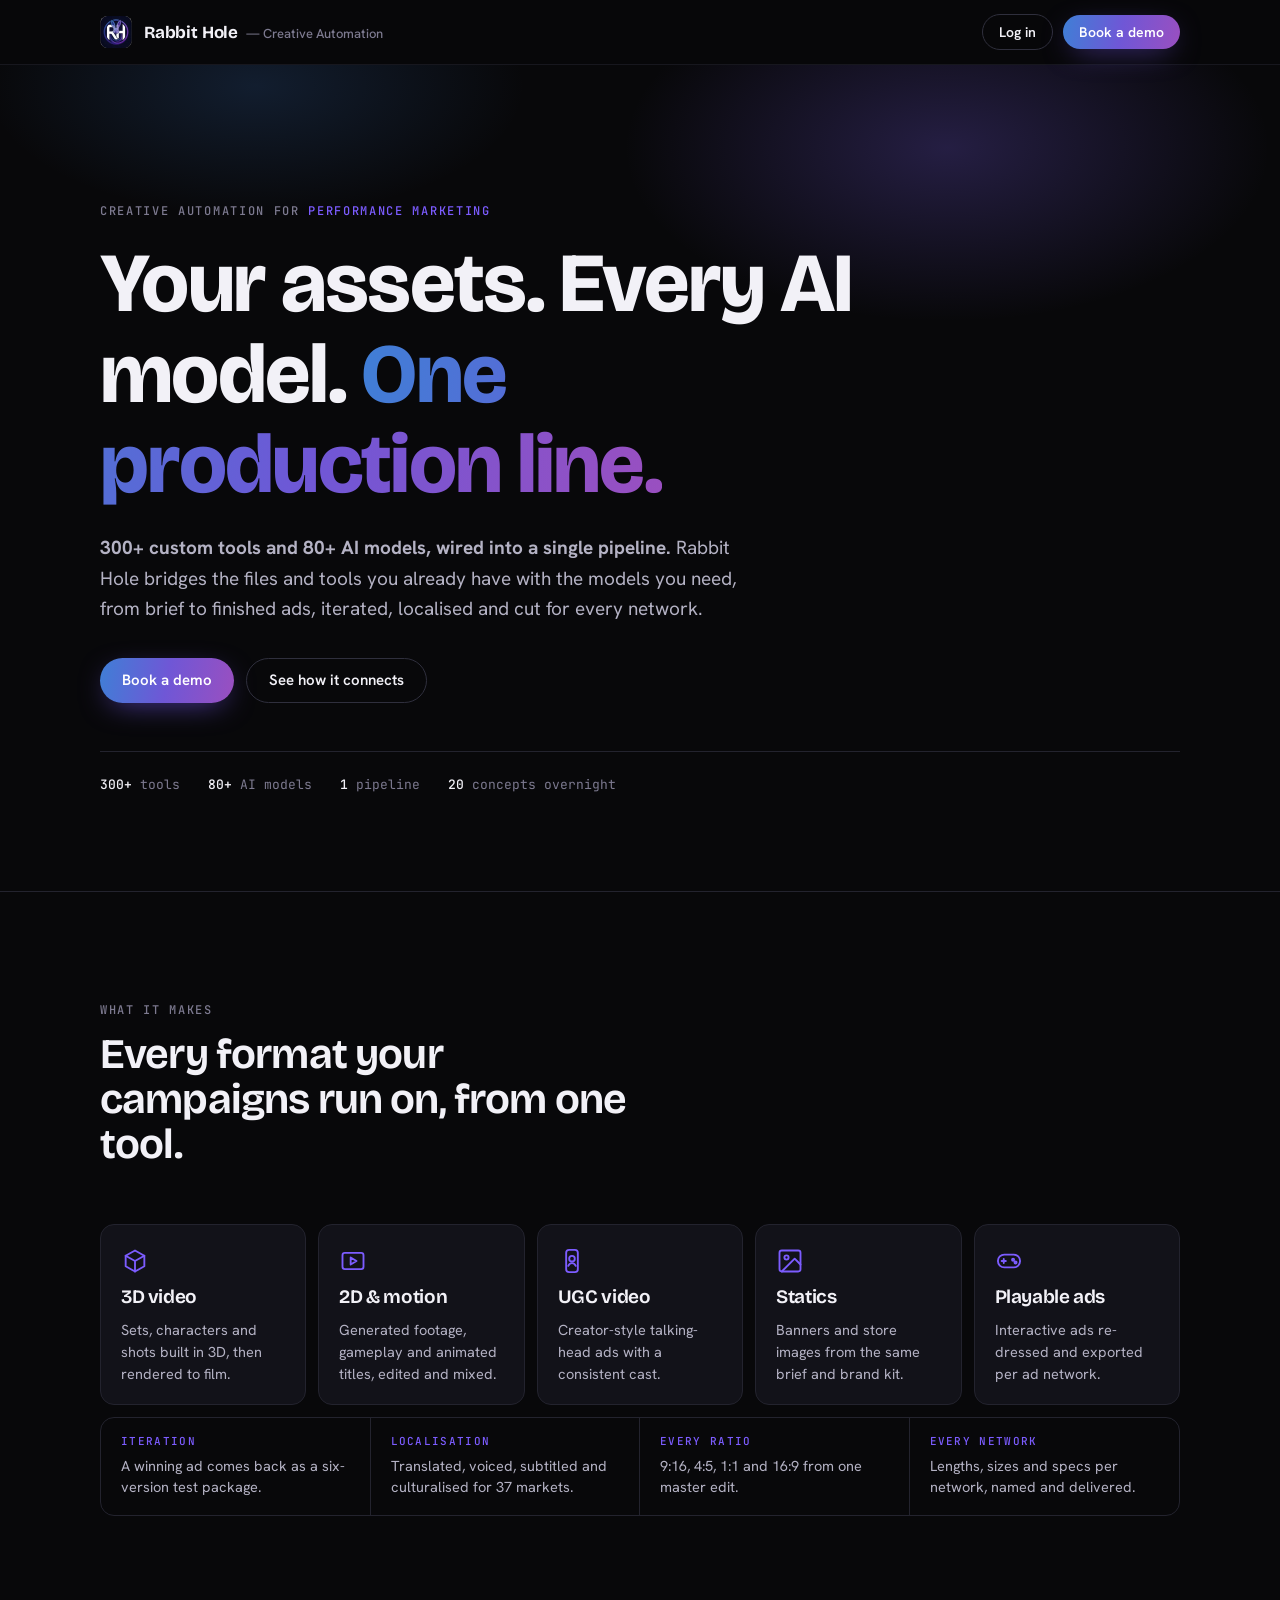
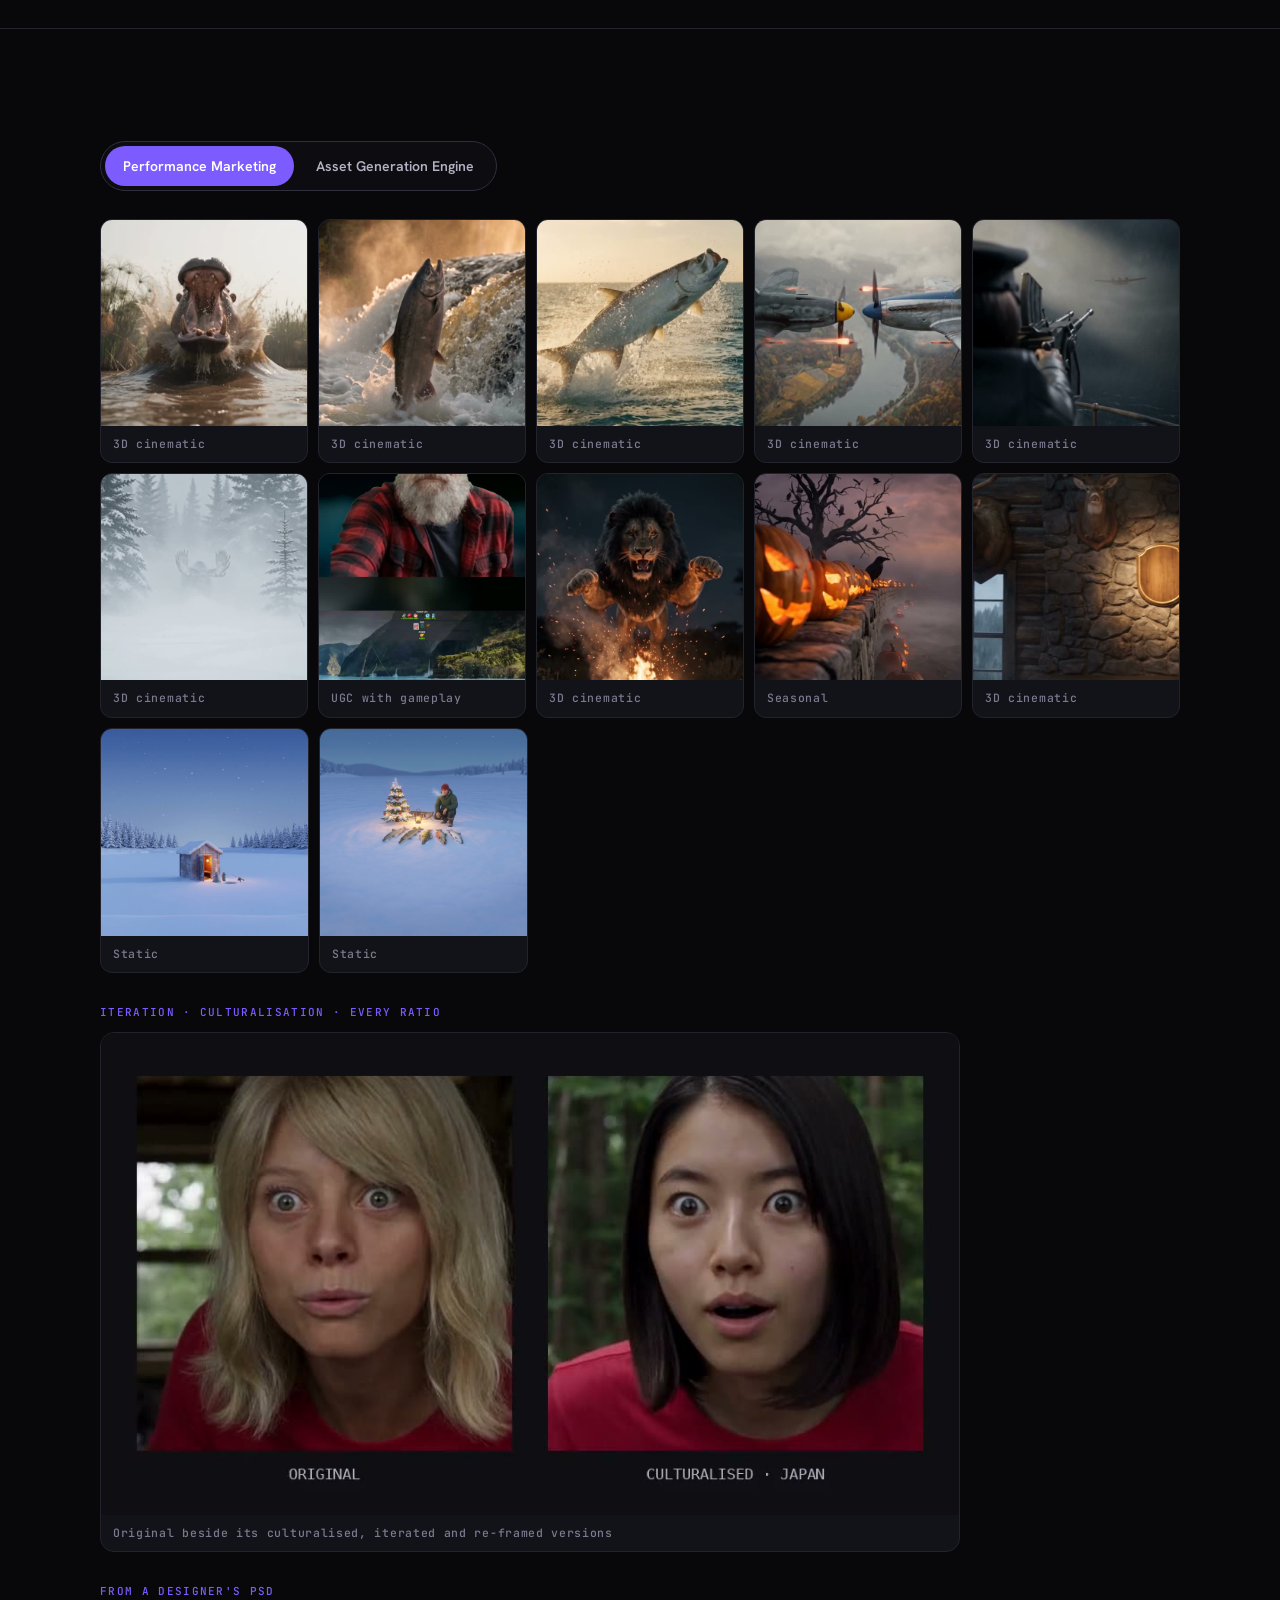
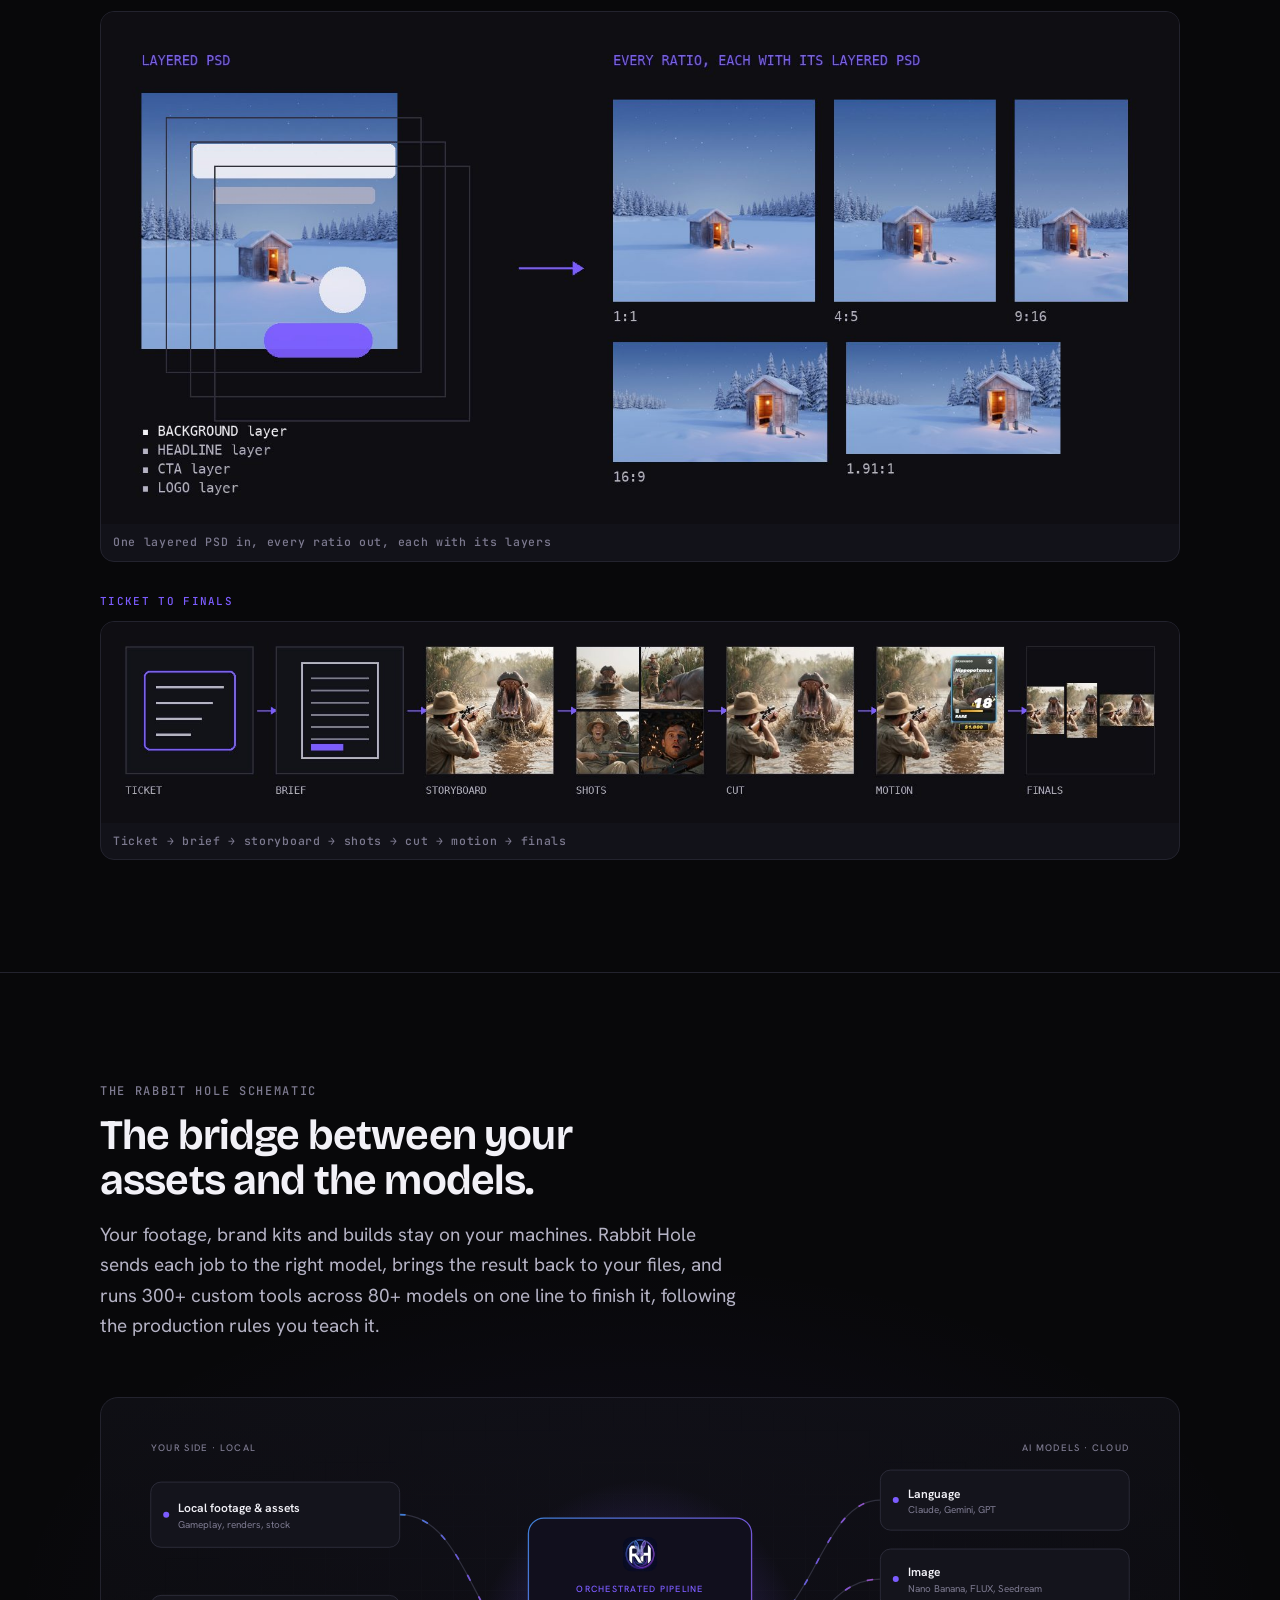
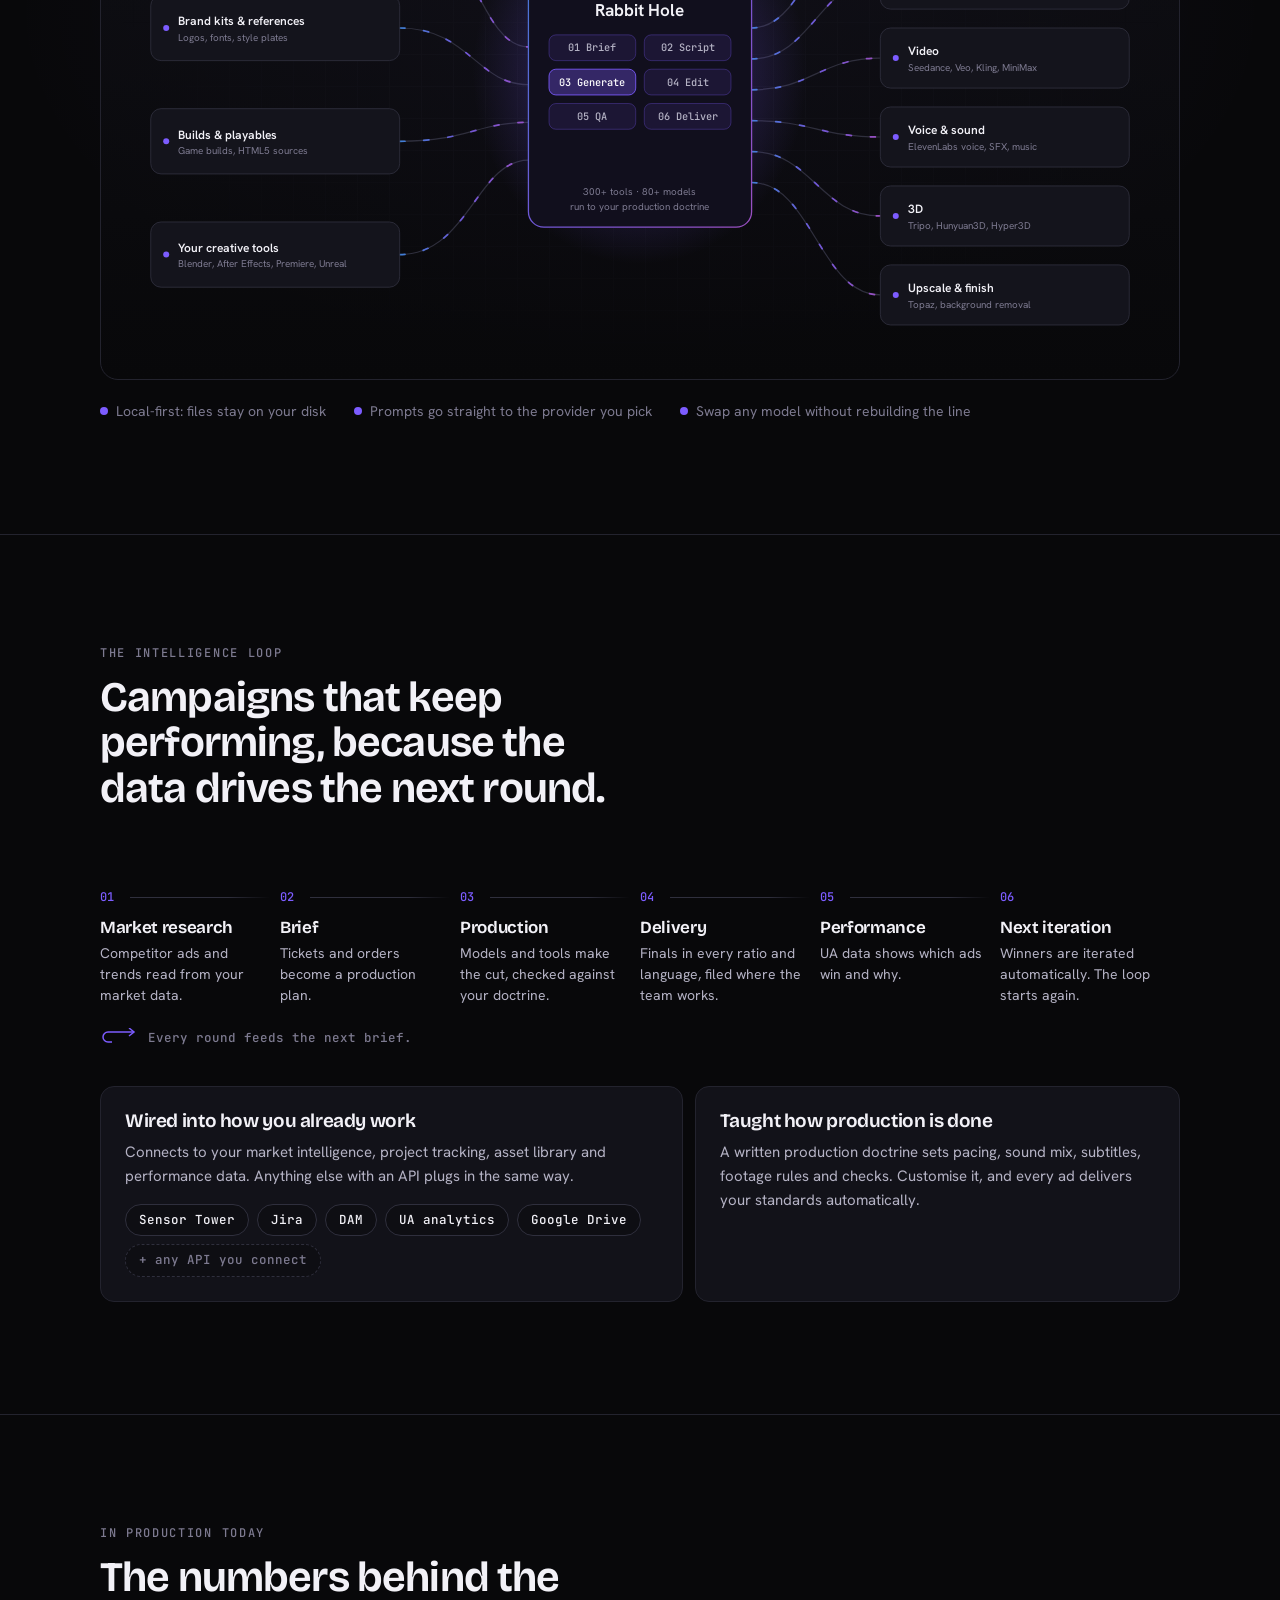
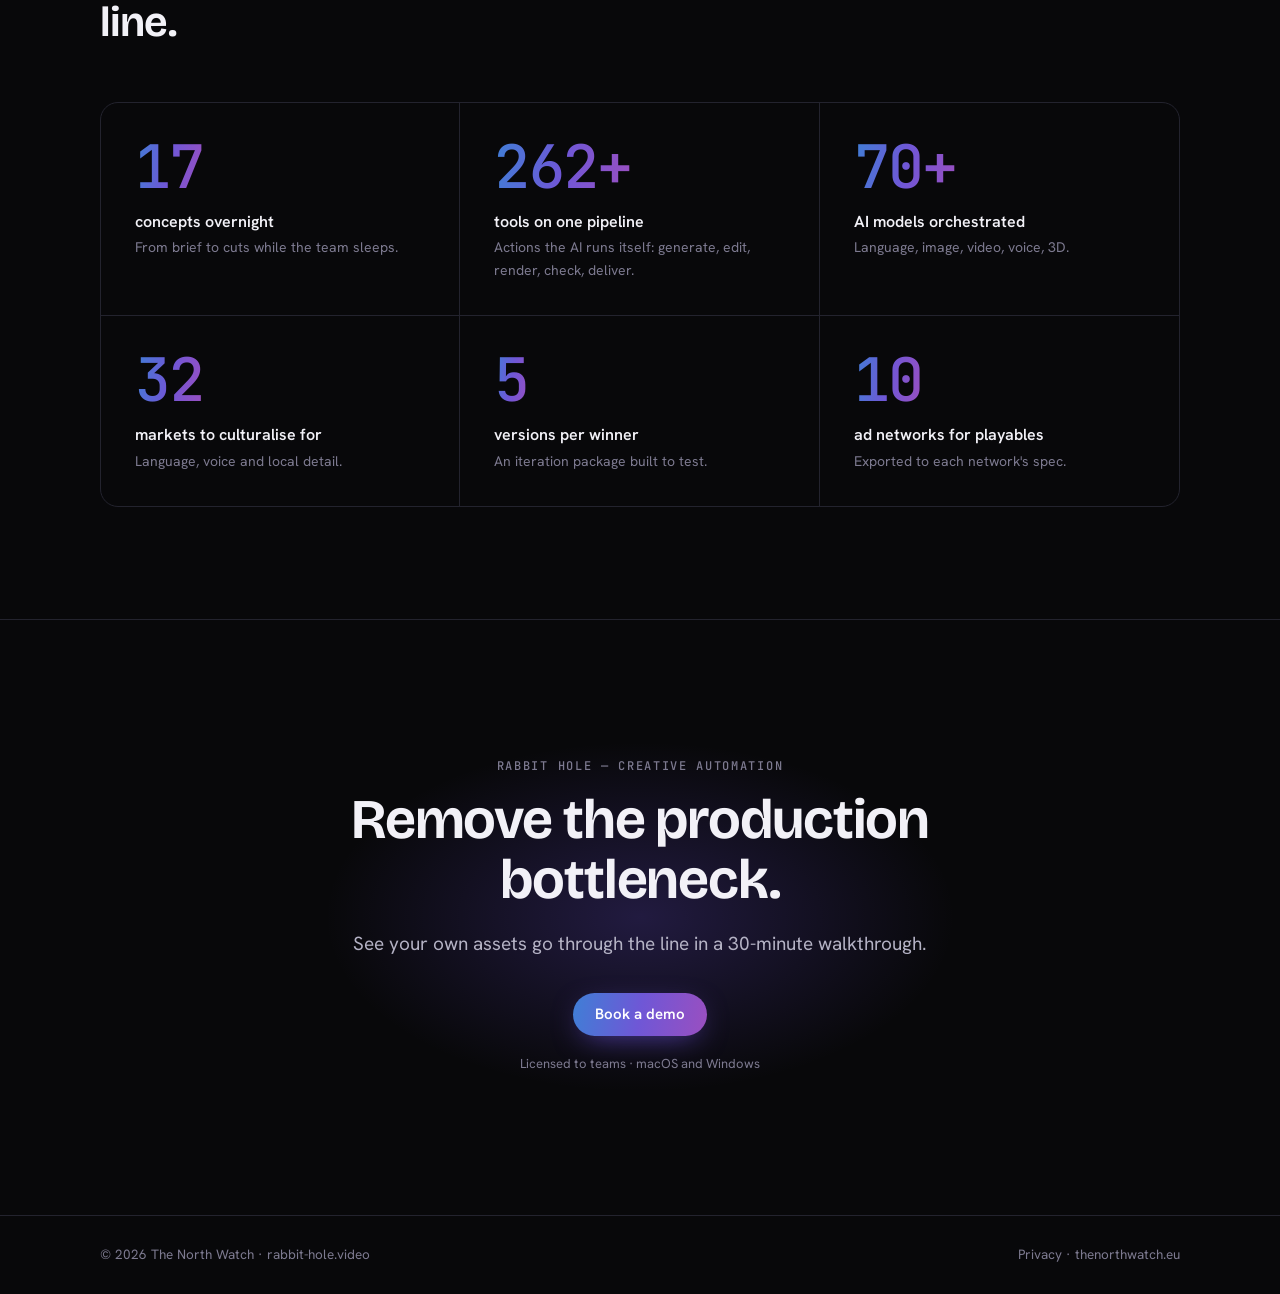
==== index.html @ d26028c6 "Homepage: a showcase of real work in two tabs (Performance Marketing, Asset Generation Engine), copy" ====
<!doctype html>
<html lang="en">
<head>
<meta charset="utf-8">
<meta name="viewport" content="width=device-width, initial-scale=1">
<title>Rabbit Hole Creative Automation</title>
<meta name="description" content="Rabbit Hole is a creative-automation pipeline for performance marketing: your local assets and tools bridged with 80+ AI models, 300+ tools on one orchestrated line.">
<link rel="icon" href="[data-uri]">
<link rel="preconnect" href="https://fonts.googleapis.com">
<link rel="preconnect" href="https://fonts.gstatic.com" crossorigin>
<link rel="stylesheet" href="https://fonts.googleapis.com/css2?family=Bricolage+Grotesque:opsz,wght@12..96,500;12..96,650;12..96,750&family=Hanken+Grotesk:wght@400;500;600&family=JetBrains+Mono:wght@400;500&display=swap">
<style>
:root{
  --bg:#08080a; --bg-2:#0e0e13; --panel:#121219; --line:#23232e; --line-2:#2f2f3d;
  --ink:#f2f1f7; --ink-2:#b4b2c4; --ink-3:#7d7a90;
  --violet:#7c5cff; --violet-soft:rgba(124,92,255,.14);
  --g1:#3f7fd6; --g2:#6f57d6; --g3:#9a4fc0;
  --grad:linear-gradient(100deg,var(--g1),var(--g2) 50%,var(--g3));
  --display:"Bricolage Grotesque",system-ui,sans-serif;
  --body:"Hanken Grotesk",system-ui,sans-serif;
  --mono:"JetBrains Mono",ui-monospace,monospace;
  --wrap:1160px; --gutter:clamp(16px,4vw,40px);
  color-scheme:dark;
}
*{box-sizing:border-box;margin:0;padding:0}
html{background:var(--bg);scroll-behavior:smooth}
body{background:var(--bg);color:var(--ink);font:400 17px/1.6 var(--body);-webkit-font-smoothing:antialiased;overflow-x:hidden}
a{color:inherit}
.wrap{max-width:var(--wrap);margin:0 auto;padding:0 var(--gutter)}
.mono{font-family:var(--mono)}
.eyebrow{font:500 12px/1 var(--mono);letter-spacing:.14em;text-transform:uppercase;color:var(--ink-3)}
.eyebrow b{color:var(--violet);font-weight:500}
h1,h2,h3{font-family:var(--display);font-weight:650;letter-spacing:-.02em;line-height:1.08}
h2{font-size:clamp(28px,3.6vw,42px);max-width:20ch}
.lede{color:var(--ink-2);font-size:clamp(16px,1.6vw,19px);max-width:58ch}
.btn{display:inline-flex;align-items:center;gap:10px;font:600 15px/1 var(--body);text-decoration:none;padding:14px 22px;border-radius:999px;transition:transform .2s ease,box-shadow .2s ease,background .2s ease}
.btn-primary{background:var(--grad);color:#fff;box-shadow:0 8px 30px -10px rgba(124,92,255,.7)}
.btn-primary:hover{transform:translateY(-1px);box-shadow:0 12px 36px -10px rgba(124,92,255,.9)}
.btn-ghost{border:1px solid var(--line-2);color:var(--ink)}
.btn-ghost:hover{background:var(--panel)}
.nav-actions{display:flex;gap:10px;align-items:center}
@media (max-width:420px){.nav-actions .btn-primary{display:none}}
.btn:focus-visible{outline:2px solid var(--violet);outline-offset:3px}

/* nav */
header.nav{position:sticky;top:0;z-index:20;background:rgba(8,8,10,.78);backdrop-filter:blur(12px);-webkit-backdrop-filter:blur(12px);border-bottom:1px solid rgba(35,35,46,.6)}
.nav .wrap{display:flex;align-items:center;justify-content:space-between;height:64px;gap:16px}
.brand{display:flex;align-items:center;gap:12px;text-decoration:none;min-width:0}
.brand img{width:32px;height:32px;border-radius:8px;flex:none}
.lockup{display:flex;align-items:baseline;gap:8px;white-space:nowrap;min-width:0}
.lockup .name{font:700 17px/1 var(--display);letter-spacing:-.01em}
.lockup .sub{font:500 13px/1 var(--body);color:var(--ink-3)}
.nav .btn{padding:10px 16px;font-size:14px}
@media (max-width:560px){.lockup .sub{display:none}}

/* hero */
.hero{position:relative;padding:clamp(72px,11vw,140px) 0 clamp(56px,8vw,96px);overflow:hidden}
.hero::before{content:"";position:absolute;inset:-20% -10% auto;height:620px;background:radial-gradient(closest-side at 70% 40%,rgba(111,87,214,.28),transparent 70%),radial-gradient(closest-side at 25% 30%,rgba(63,127,214,.18),transparent 70%);pointer-events:none}
.hero .wrap{position:relative}
.hero h1{font-size:clamp(40px,6.6vw,84px);font-weight:750;max-width:15ch;margin:22px 0 22px}
.hero h1 .grad{background:var(--grad);-webkit-background-clip:text;background-clip:text;color:transparent}
.hero .lede{margin-bottom:34px}
.ctas{display:flex;flex-wrap:wrap;gap:12px}
.hero-meta{display:flex;flex-wrap:wrap;gap:10px 28px;margin-top:48px;padding-top:24px;border-top:1px solid var(--line);font:400 13px/1.4 var(--mono);color:var(--ink-3)}
.hero-meta strong{color:var(--ink);font-weight:500}

/* sections */
section{padding:clamp(64px,9vw,112px) 0;border-top:1px solid var(--line)}
.sec-head{display:grid;gap:16px;margin-bottom:clamp(32px,5vw,56px)}

/* makes */
.makes{display:grid;grid-template-columns:repeat(5,1fr);gap:12px}
.make{background:var(--panel);border:1px solid var(--line);border-radius:14px;padding:22px 20px 20px;display:flex;flex-direction:column;gap:12px;min-height:170px;transition:border-color .25s ease,transform .25s ease}
.make:hover{border-color:var(--line-2);transform:translateY(-2px)}
.make svg{width:28px;height:28px;stroke:var(--violet);fill:none;stroke-width:1.6;stroke-linecap:round;stroke-linejoin:round}
.make h3{font-size:19px;font-weight:650}
.make p{color:var(--ink-2);font-size:14.5px;line-height:1.5}
.multi{display:grid;grid-template-columns:repeat(4,1fr);gap:0;margin-top:12px;border:1px solid var(--line);border-radius:14px;overflow:hidden}
.multi div{padding:18px 20px;border-right:1px solid var(--line)}
.multi div:last-child{border-right:0}
.multi dt{font:500 11px/1 var(--mono);letter-spacing:.12em;text-transform:uppercase;color:var(--violet);margin-bottom:8px}
.multi dd{color:var(--ink-2);font-size:14.5px;line-height:1.45}
@media (max-width:1000px){.makes{grid-template-columns:repeat(3,1fr)}.multi{grid-template-columns:repeat(2,1fr)}.multi div:nth-child(2){border-right:0}.multi div:nth-child(-n+2){border-bottom:1px solid var(--line)}}
@media (max-width:640px){.makes{grid-template-columns:1fr 1fr}.make{min-height:0}.make:last-child{grid-column:1/-1}.multi{grid-template-columns:1fr}.multi div{border-right:0;border-bottom:1px solid var(--line)}.multi div:last-child{border-bottom:0}}

/* schematic */
#bridge{background:radial-gradient(900px 500px at 50% 55%,rgba(124,92,255,.08),transparent 70%),var(--bg)}
.schem{position:relative;border:1px solid var(--line);border-radius:18px;background:linear-gradient(180deg,rgba(18,18,25,.7),rgba(8,8,10,.7));padding:clamp(8px,2vw,24px);overflow:hidden}
.schem::before{content:"";position:absolute;inset:0;background-image:linear-gradient(var(--line) 1px,transparent 1px),linear-gradient(90deg,var(--line) 1px,transparent 1px);background-size:32px 32px;opacity:.25;mask-image:radial-gradient(closest-side,#000,transparent);-webkit-mask-image:radial-gradient(closest-side,#000,transparent);pointer-events:none}
.schem svg{display:block;width:100%;height:auto;position:relative}
.schem text{font-family:var(--body)}
.s-col{font:500 11px var(--mono);letter-spacing:.14em;fill:var(--ink-3);text-transform:uppercase}
.s-node rect{fill:#14141c;stroke:var(--line-2)}
.s-node .t{font:600 14px var(--body);fill:var(--ink)}
.s-node .d{font:400 11.5px var(--body);fill:var(--ink-3)}
.s-node .dot{fill:var(--violet)}
.s-core-box{fill:#110f1d;stroke:url(#coreStroke);stroke-width:1.5}
.s-core-title{font:650 20px var(--display);fill:var(--ink)}
.s-core-k{font:500 10.5px var(--mono);letter-spacing:.14em;fill:var(--violet)}
.s-stage rect{fill:rgba(124,92,255,.10);stroke:rgba(124,92,255,.35)}
.s-stage text{font:500 12px var(--mono);fill:var(--ink-2)}
.s-stage.on rect{fill:rgba(124,92,255,.32);stroke:var(--violet)}
.s-stage.on text{fill:#fff}
.s-stage rect,.s-stage text{transition:fill .4s ease,stroke .4s ease}
.s-foot{font:400 11.5px var(--mono);fill:var(--ink-3)}
.wire{fill:none;stroke:var(--line-2);stroke-width:1.4}
.flow{fill:none;stroke:url(#wireGrad);stroke-width:2;stroke-linecap:round;stroke-dasharray:6 22;animation:flow 2.4s linear infinite}
.flow.rev{animation-direction:reverse}
@keyframes flow{to{stroke-dashoffset:-56}}
.halo{transform-origin:center;transform-box:fill-box;animation:halo 3.2s ease-in-out infinite}
@keyframes halo{0%,100%{opacity:.35}50%{opacity:.9}}
.legend{display:flex;flex-wrap:wrap;gap:10px 28px;margin-top:20px;color:var(--ink-3);font-size:14px}
.legend span::before{content:"";display:inline-block;width:8px;height:8px;border-radius:50%;background:var(--violet);margin-right:8px;vertical-align:1px}

/* loop */
.loop{list-style:none;display:grid;grid-template-columns:repeat(6,1fr);gap:0;counter-reset:step;position:relative}
.step{position:relative;padding:22px 18px 0 0}
.step::before{counter-increment:step;content:"0" counter(step);font:500 12px var(--mono);color:var(--violet);display:block;margin-bottom:14px}
.step::after{content:"";position:absolute;top:30px;left:30px;right:10px;height:1px;background:linear-gradient(90deg,var(--line-2),var(--line-2) 70%,transparent)}
.step:last-child::after{display:none}
.step h3{font-size:17px;font-weight:650;margin-bottom:6px}
.step p{color:var(--ink-2);font-size:14px;line-height:1.5}
.loop-back{display:flex;align-items:center;gap:12px;margin-top:22px;font:500 12.5px var(--mono);color:var(--ink-3)}
.loop-back svg{flex:none;stroke:var(--violet);fill:none;stroke-width:1.5}
.wiring{display:grid;grid-template-columns:1.2fr 1fr;gap:12px;margin-top:40px}
.card{background:var(--panel);border:1px solid var(--line);border-radius:14px;padding:24px}
.card h3{font-size:19px;margin-bottom:8px}
.card p{color:var(--ink-2);font-size:15px}
.chips{display:flex;flex-wrap:wrap;gap:8px;margin-top:16px}
.chip{font:500 12.5px/1 var(--mono);color:var(--ink);border:1px solid var(--line-2);border-radius:999px;padding:9px 13px;background:var(--bg-2)}
.chip.dim{color:var(--ink-3);border-style:dashed}
@media (max-width:1000px){.loop{grid-template-columns:repeat(3,1fr);row-gap:28px}.step:nth-child(3)::after{display:none}}
@media (max-width:640px){.loop{grid-template-columns:1fr;row-gap:0}.step{padding:0 0 22px 34px;border-left:1px solid var(--line-2);margin-left:6px}.step::before{position:absolute;left:-1px;transform:translateX(-50%);top:0;background:var(--bg);padding:2px 0}.step::after{display:none}.step h3{padding-top:0}.wiring{grid-template-columns:1fr}}

/* numbers */
.nums{display:grid;grid-template-columns:repeat(3,1fr);border:1px solid var(--line);border-radius:18px;overflow:hidden}
.num{padding:clamp(22px,3vw,34px);border-right:1px solid var(--line);border-bottom:1px solid var(--line)}
.num:nth-child(3n){border-right:0}
.num:nth-last-child(-n+3){border-bottom:0}
.num .v{font:500 clamp(40px,5vw,60px)/1 var(--mono);letter-spacing:-.03em;background:var(--grad);-webkit-background-clip:text;background-clip:text;color:transparent;display:inline-block}
.num .l{margin-top:12px;color:var(--ink);font-weight:600;font-size:16px}
.num .s{color:var(--ink-3);font-size:14px;margin-top:2px}
@media (max-width:760px){.nums{grid-template-columns:1fr 1fr}.num{border-right:1px solid var(--line)!important;border-bottom:1px solid var(--line)!important}.num:nth-child(2n){border-right:0!important}.num:nth-last-child(-n+2){border-bottom:0!important}}

/* close */
.close{text-align:center;padding:clamp(80px,11vw,140px) 0;position:relative;overflow:hidden}
.close::before{content:"";position:absolute;left:50%;top:50%;width:900px;height:500px;transform:translate(-50%,-50%);background:radial-gradient(closest-side,rgba(124,92,255,.22),transparent 70%);pointer-events:none}
.close .wrap{position:relative}
.close h2{margin:18px auto 18px;max-width:18ch;font-size:clamp(32px,4.6vw,56px)}
.close .lede{margin:0 auto 34px}
.close .ctas{justify-content:center}
.small{font-size:13px;color:var(--ink-3);margin-top:18px}
footer{border-top:1px solid var(--line);padding:28px 0;color:var(--ink-3);font-size:13.5px}
footer .wrap{display:flex;flex-wrap:wrap;gap:10px 24px;justify-content:space-between}
footer a{text-decoration:none}
footer a:hover{color:var(--ink)}

/* load + reveal choreography */
.js .rise{opacity:0;transform:translateY(14px)}
.js .ready .rise{opacity:1;transform:none;transition:opacity .8s cubic-bezier(.2,.7,.2,1),transform .8s cubic-bezier(.2,.7,.2,1);transition-delay:calc(var(--i,0) * 90ms)}
.js .reveal{opacity:0;transform:translateY(18px)}
.js .reveal.in{opacity:1;transform:none;transition:opacity .9s cubic-bezier(.2,.7,.2,1),transform .9s cubic-bezier(.2,.7,.2,1);transition-delay:calc(var(--i,0) * 70ms)}

@media (prefers-reduced-motion:reduce){
  html{scroll-behavior:auto}
  .flow,.halo{animation:none}
  .flow{stroke-dasharray:none;opacity:.5}
  .js .rise,.js .reveal{opacity:1!important;transform:none!important;transition:none!important}
  .btn,.make{transition:none}
}

/* ---------- showcase: two tabs of real work (added 2026-11-16) ---------- */
.sc-tabs{position:sticky;top:72px;z-index:5;display:inline-flex;gap:4px;padding:4px;border:1px solid var(--line-2);border-radius:999px;background:rgba(14,14,19,.86);backdrop-filter:blur(10px);-webkit-backdrop-filter:blur(10px);margin-bottom:28px}
.sc-tab{font:600 14px/1 var(--body);color:var(--ink-2);background:transparent;border:0;border-radius:999px;padding:11px 18px;cursor:pointer;min-height:40px}
.sc-tab[aria-selected="true"]{background:var(--violet);color:#fff}
.sc-tab:focus-visible{outline:2px solid var(--violet);outline-offset:2px}
.sc-panel[hidden]{display:none}
.sc-grid{display:grid;grid-template-columns:repeat(5,1fr);gap:10px}
.sc-grid.wide{grid-template-columns:repeat(3,1fr)}
.sc-tile{position:relative;margin:0;background:var(--panel);border:1px solid var(--line);border-radius:12px;overflow:hidden}
.sc-tile img,.sc-tile video{display:block;width:100%;height:auto;object-fit:cover;aspect-ratio:1/1;background:var(--bg-2)}
.sc-grid.wide .sc-tile img,.sc-grid.wide .sc-tile video{aspect-ratio:16/9}
.sc-tile.contain img{object-fit:contain}
.sc-tile figcaption,.sc-block figcaption{font:500 11.5px/1.4 var(--mono);letter-spacing:.06em;color:var(--ink-3);padding:10px 12px}
.sc-block{margin:14px 0 0;background:var(--panel);border:1px solid var(--line);border-radius:14px;overflow:hidden}
.sc-block img,.sc-block video{display:block;width:100%;height:auto;background:var(--bg-2)}
.sc-block.narrow{max-width:860px}
.sc-row{display:grid;grid-template-columns:1.25fr 1fr;gap:14px;margin-top:14px}
.sc-row .sc-block{margin:0}
.sc-label{font:500 11px/1 var(--mono);letter-spacing:.12em;text-transform:uppercase;color:var(--violet);margin:34px 0 12px}
.sc-sound{position:absolute;right:10px;bottom:44px;font:600 12px/1 var(--body);color:#fff;background:rgba(8,8,10,.72);border:1px solid var(--line-2);border-radius:999px;padding:9px 13px;cursor:pointer}
.sc-hub svg{display:block;width:100%;height:auto}
.sc-hub text{font-family:var(--body)}
@media (max-width:1000px){.sc-grid{grid-template-columns:repeat(3,1fr)}.sc-row{grid-template-columns:1fr}}
@media (max-width:640px){.sc-grid,.sc-grid.wide{grid-template-columns:1fr 1fr}.sc-tabs{top:64px;display:flex;width:100%}.sc-tab{flex:1;padding:11px 8px;font-size:13px}}
</style>
</head>
<body>
<script>document.documentElement.classList.add('js')</script>

<header class="nav">
  <div class="wrap">
    <a class="brand" href="#top" aria-label="Rabbit Hole, Creative Automation">
      <img src="[data-uri]" alt="" width="32" height="32">
      <span class="lockup"><span class="name">Rabbit Hole</span><span class="sub">— Creative Automation</span></span>
    </a>
    <div class="nav-actions"><a class="btn btn-ghost" href="https://app.rabbit-hole.video/">Log in</a><a class="btn btn-primary" href="mailto:support@thenorthwatch.eu?subject=Rabbit%20Hole%20demo">Book a demo</a></div>
  </div>
</header>

<main id="top">
  <!-- 1 · Hero -->
  <div class="hero" id="hero">
    <div class="wrap">
      <p class="eyebrow rise" style="--i:0">Creative automation for <b>performance marketing</b></p>
      <h1 class="rise" style="--i:1">Your assets. Every AI model. <span class="grad">One production line.</span></h1>
      <p class="lede rise" style="--i:2"><strong>300+ custom tools and 80+ AI models, wired into a single pipeline.</strong> Rabbit Hole bridges the files and tools you already have with the models you need, from brief to finished ads, iterated, localised and cut for every network.</p>
      <div class="ctas rise" style="--i:3">
        <a class="btn btn-primary" href="mailto:support@thenorthwatch.eu?subject=Rabbit%20Hole%20demo">Book a demo</a>
        <a class="btn btn-ghost" href="#bridge">See how it connects</a>
      </div>
      <div class="hero-meta rise" style="--i:4">
        <span><strong>300+</strong> tools</span>
        <span><strong>80+</strong> AI models</span>
        <span><strong>1</strong> pipeline</span>
        <span><strong>20</strong> concepts overnight</span>
      </div>
    </div>
  </div>

  <!-- 2 · What it makes -->
  <section id="makes" aria-labelledby="makes-h">
    <div class="wrap">
      <div class="sec-head">
        <p class="eyebrow reveal">What it makes</p>
        <h2 id="makes-h" class="reveal" style="--i:1">Every format your campaigns run on, from one tool.</h2>
      </div>
      <div class="makes">
        <article class="make reveal" style="--i:0">
          <svg viewBox="0 0 24 24" aria-hidden="true"><path d="M12 3 20 7.5v9L12 21l-8-4.5v-9z"/><path d="M12 12 20 7.5M12 12 4 7.5M12 12v9"/></svg>
          <h3>3D video</h3><p>Sets, characters and shots built in 3D, then rendered to film.</p>
        </article>
        <article class="make reveal" style="--i:1">
          <svg viewBox="0 0 24 24" aria-hidden="true"><rect x="3" y="5" width="18" height="14" rx="2"/><path d="m10 9 5 3-5 3z"/></svg>
          <h3>2D &amp; motion</h3><p>Generated footage, gameplay and animated titles, edited and mixed.</p>
        </article>
        <article class="make reveal" style="--i:2">
          <svg viewBox="0 0 24 24" aria-hidden="true"><rect x="7" y="2.5" width="10" height="19" rx="2.5"/><circle cx="12" cy="10" r="2.4"/><path d="M8.8 16.2c.8-1.6 1.9-2.4 3.2-2.4s2.4.8 3.2 2.4"/></svg>
          <h3>UGC video</h3><p>Creator-style talking-head ads with a consistent cast.</p>
        </article>
        <article class="make reveal" style="--i:3">
          <svg viewBox="0 0 24 24" aria-hidden="true"><rect x="3" y="3" width="18" height="18" rx="2"/><circle cx="9" cy="9" r="1.8"/><path d="m21 15-5-5L5 21"/></svg>
          <h3>Statics</h3><p>Banners and store images from the same brief and brand kit.</p>
        </article>
        <article class="make reveal" style="--i:4">
          <svg viewBox="0 0 24 24" aria-hidden="true"><rect x="2.5" y="6.5" width="19" height="11" rx="5.5"/><path d="M7.5 10.2v3.6M5.7 12h3.6"/><circle cx="15.5" cy="11" r=".9"/><circle cx="17.6" cy="13.2" r=".9"/></svg>
          <h3>Playable ads</h3><p>Interactive ads re-dressed and exported per ad network.</p>
        </article>
      </div>
      <dl class="multi reveal" style="--i:2">
        <div><dt>Iteration</dt><dd>A winning ad comes back as a six-version test package.</dd></div>
        <div><dt>Localisation</dt><dd>Translated, voiced, subtitled and culturalised for 37 markets.</dd></div>
        <div><dt>Every ratio</dt><dd>9:16, 4:5, 1:1 and 16:9 from one master edit.</dd></div>
        <div><dt>Every network</dt><dd>Lengths, sizes and specs per network, named and delivered.</dd></div>
      </dl>
    </div>
  </section>


  <!-- 2b · Showcase: real work in two tabs (added 2026-11-16) -->
  <section id="showcase" aria-label="Showcase">
    <div class="wrap">
      <div class="sc-tabs" role="tablist" aria-label="Showcase">
        <button class="sc-tab" role="tab" id="tab-marketing" aria-controls="marketing" aria-selected="true" tabindex="0" data-tab="marketing"></button>
        <button class="sc-tab" role="tab" id="tab-engine" aria-controls="engine" aria-selected="false" tabindex="-1" data-tab="engine"></button>
      </div>

      <div class="sc-panel" role="tabpanel" id="marketing" aria-labelledby="tab-marketing" tabindex="0">
        <div class="sc-grid"><figure class="sc-tile"><video muted loop playsinline preload="none" poster="" data-poster="media/ad-01.jpg" data-src="media/ad-01.mp4" aria-label="3D cinematic"></video><figcaption>3D cinematic</figcaption></figure><figure class="sc-tile"><video muted loop playsinline preload="none" poster="" data-poster="media/ad-02.jpg" data-src="media/ad-02.mp4" aria-label="3D cinematic"></video><figcaption>3D cinematic</figcaption></figure><figure class="sc-tile"><video muted loop playsinline preload="none" poster="" data-poster="media/ad-03.jpg" data-src="media/ad-03.mp4" aria-label="3D cinematic"></video><figcaption>3D cinematic</figcaption></figure><figure class="sc-tile"><video muted loop playsinline preload="none" poster="" data-poster="media/ad-04.jpg" data-src="media/ad-04.mp4" aria-label="3D cinematic"></video><figcaption>3D cinematic</figcaption></figure><figure class="sc-tile"><video muted loop playsinline preload="none" poster="" data-poster="media/ad-05.jpg" data-src="media/ad-05.mp4" aria-label="3D cinematic"></video><figcaption>3D cinematic</figcaption></figure><figure class="sc-tile"><video muted loop playsinline preload="none" poster="" data-poster="media/ad-06.jpg" data-src="media/ad-06.mp4" aria-label="3D cinematic"></video><figcaption>3D cinematic</figcaption></figure><figure class="sc-tile"><video muted loop playsinline preload="none" poster="" data-poster="media/ad-07.jpg" data-src="media/ad-07.mp4" aria-label="UGC with gameplay"></video><figcaption>UGC with gameplay</figcaption></figure><figure class="sc-tile"><video muted loop playsinline preload="none" poster="" data-poster="media/ad-08.jpg" data-src="media/ad-08.mp4" aria-label="3D cinematic"></video><figcaption>3D cinematic</figcaption></figure><figure class="sc-tile"><video muted loop playsinline preload="none" poster="" data-poster="media/ad-09.jpg" data-src="media/ad-09.mp4" aria-label="Seasonal"></video><figcaption>Seasonal</figcaption></figure><figure class="sc-tile"><video muted loop playsinline preload="none" poster="" data-poster="media/ad-10.jpg" data-src="media/ad-10.mp4" aria-label="3D cinematic"></video><figcaption>3D cinematic</figcaption></figure></div>
        <div class="sc-grid" style="margin-top:10px;grid-template-columns:repeat(2,1fr);max-width:calc(40% - 4px)"><figure class="sc-tile"><img alt="Static" data-src="media/ad-static-1.jpg" decoding="async"><figcaption>Static</figcaption></figure><figure class="sc-tile"><img alt="Static" data-src="media/ad-static-2.jpg" decoding="async"><figcaption>Static</figcaption></figure></div>
        <p class="sc-label">Iteration · culturalisation · every ratio</p>
        <figure class="sc-block narrow"><video muted loop playsinline preload="none" data-poster="media/compare.jpg" data-src="media/compare.mp4" aria-label="Side by side: original and culturalised, original and iteration, 1:1 and 9:16"></video><figcaption>Original beside its culturalised, iterated and re-framed versions</figcaption></figure>
        <p class="sc-label">From a designer's PSD</p>
        <figure class="sc-block"><img alt="A layered PSD becomes every ratio, each with its own layered PSD" data-src="media/psd-ratios.jpg" decoding="async"><figcaption>One layered PSD in, every ratio out, each with its layers</figcaption></figure>
        <p class="sc-label">Ticket to finals</p>
        <figure class="sc-block"><img alt="Ticket, brief, storyboard, shots, cut, motion and finals in every ratio" data-src="media/production-strip.jpg" decoding="async"><figcaption>Ticket → brief → storyboard → shots → cut → motion → finals</figcaption></figure>
      </div>

      <div class="sc-panel" role="tabpanel" id="engine" aria-labelledby="tab-engine" tabindex="0" hidden>
        <figure class="sc-block sc-hub"><svg viewBox="0 0 1100 470" role="img" aria-labelledby="hub-t"><title id="hub-t">An LLM orchestrates Rabbit Hole, which drives audio, images, image to 3D, Blender, Unreal, motion and video</title>
<defs><linearGradient id="hubg" x1="0" x2="1"><stop offset="0" stop-color="#7c5cff"/><stop offset="1" stop-color="#3f7fd6"/></linearGradient></defs>
<g stroke="#2f2f3d" stroke-width="1.5" fill="none">
<path d="M550 235 L150 70"/><path d="M550 235 L150 235"/><path d="M550 235 L150 400"/><path d="M550 235 L950 70"/><path d="M550 235 L950 235"/><path d="M550 235 L950 400"/><path d="M550 235 L550 430"/></g>
<g font-size="15" fill="#f2f1f7" text-anchor="middle">
<rect x="430" y="40" width="240" height="56" rx="28" fill="#121219" stroke="#7c5cff"/><text x="550" y="74">Claude, or any LLM</text>
<path d="M550 96 L550 196" stroke="#7c5cff" stroke-width="2"/><text x="566" y="152" text-anchor="start" fill="#7d7a90" font-size="12">MCP</text>
<rect x="440" y="196" width="220" height="78" rx="16" fill="url(#hubg)"/><text x="550" y="231" font-weight="700" font-size="18">Rabbit Hole</text><text x="550" y="254" font-size="12.5" fill="#e9e6ff">the driver</text>
<rect x="40" y="44" width="220" height="52" rx="12" fill="#121219" stroke="#2f2f3d"/><text x="150" y="76">Audio · music, SFX, voice</text>
<rect x="40" y="209" width="220" height="52" rx="12" fill="#121219" stroke="#2f2f3d"/><text x="150" y="241">Images · concept art</text>
<rect x="40" y="374" width="220" height="52" rx="12" fill="#121219" stroke="#2f2f3d"/><text x="150" y="406">Image → 3D</text>
<rect x="840" y="44" width="220" height="52" rx="12" fill="#121219" stroke="#2f2f3d"/><text x="950" y="76">Blender</text>
<rect x="840" y="209" width="220" height="52" rx="12" fill="#121219" stroke="#2f2f3d"/><text x="950" y="241">Unreal Engine</text>
<rect x="840" y="374" width="220" height="52" rx="12" fill="#121219" stroke="#2f2f3d"/><text x="950" y="406">Motion &amp; UI cards</text>
<rect x="440" y="404" width="220" height="52" rx="12" fill="#121219" stroke="#2f2f3d"/><text x="550" y="436">Video</text>
</g></svg><figcaption>Orchestrated from Claude, or any LLM, over MCP</figcaption></figure>
        <p class="sc-label">From prompt to playable in Unreal</p>
        <div class="sc-grid wide">
          <figure class="sc-tile"><video muted loop playsinline preload="none" poster="" data-poster="media/eng-pie.jpg" data-src="media/eng-pie.mp4" aria-label="Playing in the Unreal editor"></video><figcaption>Playing in the Unreal editor</figcaption></figure>
          <figure class="sc-tile"><video muted loop playsinline preload="none" poster="" data-poster="media/eng-jungle.jpg" data-src="media/eng-jungle.mp4" aria-label="In-game"></video><figcaption>In-game</figcaption></figure>
          <figure class="sc-tile"><video muted loop playsinline preload="none" poster="" data-poster="media/eng-orrery.jpg" data-src="media/eng-orrery.mp4" aria-label="Arena capture"></video><figcaption>Arena capture</figcaption></figure>
          <figure class="sc-tile"><img alt="Arena, lit like its concept" data-src="media/eng-arena-night.jpg" decoding="async"><figcaption>Arena, lit like its concept</figcaption></figure>
          <figure class="sc-tile"><img alt="Arena in the engine" data-src="media/eng-arena-frozen.jpg" decoding="async"><figcaption>Arena in the engine</figcaption></figure>
          <figure class="sc-tile"><img alt="Concept beside in-game" data-src="media/eng-orrery-concept-game.jpg" decoding="async"><figcaption>Concept beside in-game</figcaption></figure>
        </div>
        <p class="sc-label">Image → 3D → Blender</p>
        <div class="sc-grid wide">
          <figure class="sc-tile"><img alt="Concept → 3D model" data-src="media/eng-concept-to-model.jpg" decoding="async"><figcaption>Concept → 3D model</figcaption></figure>
          <figure class="sc-tile"><img alt="Concept → clean → 3D" data-src="media/eng-image-to-3d.jpg" decoding="async"><figcaption>Concept → clean → 3D</figcaption></figure>
          <figure class="sc-tile contain"><img alt="Cleaned and finished in Blender, automatically" data-src="media/eng-blender-finishes.jpg" decoding="async"><figcaption>Cleaned and finished in Blender, automatically</figcaption></figure>
          <figure class="sc-tile contain"><img alt="Armour sets as 3D models" data-src="media/eng-armour-sets.jpg" decoding="async"><figcaption>Armour sets as 3D models</figcaption></figure>
          <figure class="sc-tile"><img alt="Arena: concept beside the built set" data-src="media/eng-arena-blockout.jpg" decoding="async"><figcaption>Arena: concept beside the built set</figcaption></figure>
          <figure class="sc-tile"><img alt="Weapons working in-game" data-src="media/eng-weapon-ingame.jpg" decoding="async"><figcaption>Weapons working in-game</figcaption></figure>
        </div>
        <p class="sc-label">Concepts · characters · in-game art</p>
        <div class="sc-grid wide">
          <figure class="sc-tile"><img alt="Arena concept" data-src="media/eng-concept-arena.jpg" decoding="async"><figcaption>Arena concept</figcaption></figure>
          <figure class="sc-tile contain"><img alt="Creature concept" data-src="media/eng-concept-titan.jpg" decoding="async"><figcaption>Creature concept</figcaption></figure>
          <figure class="sc-tile"><img alt="Character sheet" data-src="media/eng-character-sheet.jpg" decoding="async"><figcaption>Character sheet</figcaption></figure>
          <figure class="sc-tile"><video muted loop playsinline preload="none" poster="" data-poster="media/eng-bullet.jpg" data-src="media/eng-bullet.mp4" aria-label="Cinematic capture"></video><figcaption>Cinematic capture</figcaption></figure>
          <figure class="sc-tile"><video muted loop playsinline preload="none" poster="" data-poster="media/eng-mobile.jpg" data-src="media/eng-mobile.mp4" aria-label="On a phone, with its HUD"></video><figcaption>On a phone, with its HUD</figcaption></figure>
          <figure class="sc-tile contain"><img alt="Menu and arena cards" data-src="media/eng-ui-cards.jpg" decoding="async"><figcaption>Menu and arena cards</figcaption></figure>
        </div>
        <p class="sc-label">Cinematics and voice</p>
        <div class="sc-row">
          <figure class="sc-block" style="position:relative"><video class="sc-voiced" muted playsinline preload="none" data-poster="media/eng-voice.jpg" data-src="media/eng-voice.mp4" aria-label="Narrated cinematic, with subtitles"></video><button class="sc-sound" type="button" aria-pressed="false">Sound on</button><figcaption>Narration, music and subtitles, generated and mixed</figcaption></figure>
          <figure class="sc-block"><video muted loop playsinline preload="none" data-poster="media/eng-cine-loop.jpg" data-src="media/eng-cine-loop.mp4" aria-label="Cinematic"></video><figcaption>Cinematic, shot by shot</figcaption></figure>
        </div>
      </div>
    </div>
  </section>

  <!-- 3 · The bridge schematic -->
  <section id="bridge" aria-labelledby="bridge-h">
    <div class="wrap">
      <div class="sec-head">
        <p class="eyebrow reveal">The Rabbit Hole schematic</p>
        <h2 id="bridge-h" class="reveal" style="--i:1">The bridge between your assets and the models.</h2>
        <p class="lede reveal" style="--i:2">Your footage, brand kits and builds stay on your machines. Rabbit Hole sends each job to the right model, brings the result back to your files, and runs 300+ custom tools across 80+ models on one line to finish it, following the production rules you teach it.</p>
      </div>
      <figure class="schem reveal" style="--i:2">
        <svg id="schematic" role="img" aria-labelledby="schem-title schem-desc" viewBox="0 0 1200 620">
          <title id="schem-title">Rabbit Hole schematic</title>
          <desc id="schem-desc">Local assets and your own tools on the left connect to the Rabbit Hole orchestrated pipeline in the centre, which runs brief, script, generate, edit, QA and deliver stages and routes work to AI models on the right: language, image, video, voice and sound, 3D, and upscaling.</desc>
        </svg>
      </figure>
      <div class="legend reveal" style="--i:3"><span>Local-first: files stay on your disk</span><span>Prompts go straight to the provider you pick</span><span>Swap any model without rebuilding the line</span></div>
    </div>
  </section>

  <!-- 4 · Intelligence loop -->
  <section id="loop" aria-labelledby="loop-h">
    <div class="wrap">
      <div class="sec-head">
        <p class="eyebrow reveal">The intelligence loop</p>
        <h2 id="loop-h" class="reveal" style="--i:1">Campaigns that keep performing, because the data drives the next round.</h2>
      </div>
      <ol class="loop">
        <li class="step reveal" style="--i:0"><h3>Market research</h3><p>Competitor ads and trends read from your market data.</p></li>
        <li class="step reveal" style="--i:1"><h3>Brief</h3><p>Tickets and orders become a production plan.</p></li>
        <li class="step reveal" style="--i:2"><h3>Production</h3><p>Models and tools make the cut, checked against your doctrine.</p></li>
        <li class="step reveal" style="--i:3"><h3>Delivery</h3><p>Finals in every ratio and language, filed where the team works.</p></li>
        <li class="step reveal" style="--i:4"><h3>Performance</h3><p>UA data shows which ads win and why.</p></li>
        <li class="step reveal" style="--i:5"><h3>Next iteration</h3><p>Winners are iterated automatically. The loop starts again.</p></li>
      </ol>
      <p class="loop-back reveal" style="--i:6"><svg width="36" height="18" viewBox="0 0 36 18" aria-hidden="true"><path d="M34 4H8a5 5 0 0 0 0 10h4"/><path d="m29 0 5 4-5 4"/></svg>Every round feeds the next brief.</p>

      <div class="wiring">
        <div class="card reveal" style="--i:0">
          <h3>Wired into how you already work</h3>
          <p>Connects to your market intelligence, project tracking, asset library and performance data. Anything else with an API plugs in the same way.</p>
          <div class="chips">
            <span class="chip">Sensor Tower</span><span class="chip">Jira</span><span class="chip">DAM</span><span class="chip">UA analytics</span><span class="chip">Google Drive</span><span class="chip dim">+ any API you connect</span>
          </div>
        </div>
        <div class="card reveal" style="--i:1">
          <h3>Taught how production is done</h3>
          <p>A written production doctrine sets pacing, sound mix, subtitles, footage rules and checks. Customise it, and every ad delivers your standards automatically.</p>
        </div>
      </div>
    </div>
  </section>

  <!-- 5 · Proof -->
  <section id="proof" aria-labelledby="proof-h">
    <div class="wrap">
      <div class="sec-head">
        <p class="eyebrow reveal">In production today</p>
        <h2 id="proof-h" class="reveal" style="--i:1">The numbers behind the line.</h2>
      </div>
      <div class="nums">
        <div class="num reveal" style="--i:0"><span class="v" data-to="20">20</span><p class="l">concepts overnight</p><p class="s">From brief to cuts while the team sleeps.</p></div>
        <div class="num reveal" style="--i:1"><span class="v" data-to="300" data-suffix="+">300+</span><p class="l">tools on one pipeline</p><p class="s">Actions the AI runs itself: generate, edit, render, check, deliver.</p></div>
        <div class="num reveal" style="--i:2"><span class="v" data-to="80" data-suffix="+">80+</span><p class="l">AI models orchestrated</p><p class="s">Language, image, video, voice, 3D.</p></div>
        <div class="num reveal" style="--i:3"><span class="v" data-to="37">37</span><p class="l">markets to culturalise for</p><p class="s">Language, voice and local detail.</p></div>
        <div class="num reveal" style="--i:4"><span class="v" data-to="6">6</span><p class="l">versions per winner</p><p class="s">An iteration package built to test.</p></div>
        <div class="num reveal" style="--i:5"><span class="v" data-to="11">11</span><p class="l">ad networks for playables</p><p class="s">Exported to each network's spec.</p></div>
      </div>
    </div>
  </section>

  <!-- 6 · Close -->
  <section class="close" aria-labelledby="close-h">
    <div class="wrap">
      <p class="eyebrow reveal">Rabbit Hole — Creative Automation</p>
      <h2 id="close-h" class="reveal" style="--i:1">Remove the production bottleneck.</h2>
      <p class="lede reveal" style="--i:2">See your own assets go through the line in a 30-minute walkthrough.</p>
      <div class="ctas reveal" style="--i:3"><a class="btn btn-primary" href="mailto:support@thenorthwatch.eu?subject=Rabbit%20Hole%20demo">Book a demo</a></div>
      <p class="small reveal" style="--i:4">Licensed to teams · macOS and Windows</p>
    </div>
  </section>
</main>

<footer>
  <div class="wrap">
    <span>© 2026 The North Watch · rabbit-hole.video</span>
    <span><a href="privacy/">Privacy</a> · <a href="https://thenorthwatch.eu">thenorthwatch.eu</a></span>
  </div>
</footer>

<script>
(function(){
  var reduce = window.matchMedia('(prefers-reduced-motion: reduce)').matches;
  var NS = 'http://www.w3.org/2000/svg';

  /* ---------- schematic ---------- */
  var LEFT = [
    {t:'Local footage & assets', d:'Gameplay, renders, stock'},
    {t:'Brand kits & references', d:'Logos, fonts, style plates'},
    {t:'Builds & playables', d:'Game builds, HTML5 sources'},
    {t:'Your creative tools', d:'Blender, After Effects, Premiere, Unreal'}
  ];
  var RIGHT = [
    {t:'Language', d:'Claude, Gemini, GPT'},
    {t:'Image', d:'Nano Banana, FLUX, Seedream'},
    {t:'Video', d:'Seedance, Veo, Kling, MiniMax'},
    {t:'Voice & sound', d:'ElevenLabs voice, SFX, music'},
    {t:'3D', d:'Tripo, Hunyuan3D, Hyper3D'},
    {t:'Upscale & finish', d:'Topaz, background removal'}
  ];
  var STAGES = ['Brief','Script','Generate','Edit','QA','Deliver'];

  function el(name, attrs, parent, text){
    var e = document.createElementNS(NS, name);
    for (var k in attrs) e.setAttribute(k, attrs[k]);
    if (text != null) e.textContent = text;
    if (parent) parent.appendChild(e);
    return e;
  }
  function node(g, x, y, w, h, n){
    var gg = el('g', {'class':'s-node'}, g);
    el('rect', {x:x, y:y, width:w, height:h, rx:12}, gg);
    el('circle', {'class':'dot', cx:x+18, cy:y+h/2, r:3.5}, gg);
    el('text', {'class':'t', x:x+32, y:y+h/2-3}, gg, n.t);
    el('text', {'class':'d', x:x+32, y:y+h/2+15}, gg, n.d);
  }
  function wire(g, d, rev){
    el('path', {'class':'wire', d:d}, g);
    el('path', {'class':'flow' + (rev ? ' rev' : ''), d:d}, g);
  }
  function defs(svg){
    var d = el('defs', {}, svg);
    var lg = el('linearGradient', {id:'wireGrad', x1:'0', y1:'0', x2:'1', y2:'0'}, d);
    el('stop', {offset:'0', 'stop-color':'#3f7fd6'}, lg);
    el('stop', {offset:'.5', 'stop-color':'#6f57d6'}, lg);
    el('stop', {offset:'1', 'stop-color':'#9a4fc0'}, lg);
    var cs = el('linearGradient', {id:'coreStroke', x1:'0', y1:'0', x2:'1', y2:'1'}, d);
    el('stop', {offset:'0', 'stop-color':'#3f7fd6'}, cs);
    el('stop', {offset:'.5', 'stop-color':'#6f57d6'}, cs);
    el('stop', {offset:'1', 'stop-color':'#9a4fc0'}, cs);
    var rg = el('radialGradient', {id:'coreGlow'}, d);
    el('stop', {offset:'0', 'stop-color':'#7c5cff', 'stop-opacity':'.45'}, rg);
    el('stop', {offset:'1', 'stop-color':'#7c5cff', 'stop-opacity':'0'}, rg);
  }
  var stageEls = [], svg;
  function core(g, x, y, w, h, compact){
    el('ellipse', {'class':'halo', cx:x+w/2, cy:y+h/2, rx:w*0.75, ry:h*0.62, fill:'url(#coreGlow)'}, g);
    el('rect', {'class':'s-core-box', x:x, y:y, width:w, height:h, rx:18}, g);
    var cp = el('clipPath', {id:'logoClip'}, svg.querySelector('defs'));
    el('rect', {x:x+w/2-20, y:y+22, width:40, height:40, rx:10}, cp);
    var img = el('image', {x:x+w/2-22, y:y+20, width:44, height:44, 'clip-path':'url(#logoClip)'}, g);
    img.setAttributeNS('http://www.w3.org/1999/xlink', 'href', document.querySelector('.brand img').src);
    img.setAttribute('href', document.querySelector('.brand img').src);
    el('text', {'class':'s-core-k', x:x+w/2, y:y+86, 'text-anchor':'middle'}, g, 'ORCHESTRATED PIPELINE');
    el('text', {'class':'s-core-title', x:x+w/2, y:y+114, 'text-anchor':'middle'}, g, 'Rabbit Hole');
    stageEls = [];
    var cols = compact ? 3 : 2, sw = compact ? (w-48-16)/3 : (w-48-10)/2, sh = 30, gap = compact ? 8 : 10;
    for (var i = 0; i < STAGES.length; i++){
      var cx = x + 24 + (i % cols) * (sw + gap), cy = y + 136 + Math.floor(i / cols) * (sh + 10);
      var sg = el('g', {'class':'s-stage'}, g);
      el('rect', {x:cx, y:cy, width:sw, height:sh, rx:8}, sg);
      el('text', {x:cx+sw/2, y:cy+sh/2+4, 'text-anchor':'middle'}, sg, compact ? STAGES[i] : String(i+1).padStart(2,'0') + ' ' + STAGES[i]);
      stageEls.push(sg);
    }
    el('text', {'class':'s-foot', x:x+w/2, y:y+h-38, 'text-anchor':'middle'}, g, '300+ tools · 80+ models');
    el('text', {'class':'s-foot', x:x+w/2, y:y+h-20, 'text-anchor':'middle'}, g, 'run to your production doctrine');
  }
  function drawWide(svg){
    svg.setAttribute('viewBox', '0 0 1200 620');
    var g = el('g', {}, svg);
    el('text', {'class':'s-col', x:30, y:34}, g, 'Your side · local');
    el('text', {'class':'s-col', x:1170, y:34, 'text-anchor':'end'}, g, 'AI models · cloud');
    var cx = 470, cy = 112, cw = 260, ch = 360;
    var wires = el('g', {}, g);
    var lw = 290, lh = 76;
    LEFT.forEach(function(n, i){
      var y = 70 + i * 132, my = y + lh/2, ty = cy + 150 + i * 44;
      wire(wires, 'M'+(30+lw)+' '+my+' C '+(400)+' '+my+', '+(410)+' '+ty+', '+cx+' '+ty, false);
      node(g, 30, y, lw, lh, n);
    });
    var rw = 290, rh = 70;
    RIGHT.forEach(function(n, i){
      var y = 56 + i * 92, my = y + rh/2, ty = cy + 128 + i * 36;
      wire(wires, 'M'+(cx+cw)+' '+ty+' C '+(800)+' '+ty+', '+(810)+' '+my+', '+(880)+' '+my, i % 2 === 1);
      node(g, 880, y, rw, rh, n);
    });
    core(g, cx, cy, cw, ch, false);
  }
  function drawTall(svg){
    var SHORT_L = [['Local footage','Gameplay, renders'],['Brand kits','Logos, style plates'],['Builds','Game builds, HTML5'],['Your tools','Blender, After Effects']];
    var SHORT_R = [['Language','Claude, Gemini, GPT'],['Image','Nano Banana, FLUX'],['Video','Seedance, Veo, Kling'],['Voice & sound','ElevenLabs'],['3D','Tripo, Hunyuan3D'],['Upscale & finish','Topaz, cut-outs']];
    var nw = 164, nh = 64, cx = 20, cw = 320, ch = 272, colX = [10 + nw/2, 10 + nw + 12 + nw/2];
    var cy = 40 + 2 * nh + 64 + 56, my0 = cy + ch + 62;
    var H = my0 + 3 * nh + 2 * 14 + 12;
    svg.setAttribute('viewBox', '0 0 360 ' + H);
    var g = el('g', {}, svg);
    var wires = el('g', {}, g);
    el('text', {'class':'s-col', x:180, y:22, 'text-anchor':'middle'}, g, 'Your side \u00b7 local');
    colX.forEach(function(x, c){ wire(wires, 'M'+x+' '+(40+nh/2)+' L '+x+' '+cy, c === 1); });
    LEFT.forEach(function(n, i){
      node(g, 10 + (i % 2) * (nw + 12), 40 + Math.floor(i / 2) * (nh + 64), nw, nh, {t:SHORT_L[i][0], d:SHORT_L[i][1]});
    });
    el('text', {'class':'s-col', x:180, y:cy+ch+36, 'text-anchor':'middle'}, g, 'AI models \u00b7 cloud');
    colX.forEach(function(x, c){ wire(wires, 'M'+x+' '+(cy+ch)+' L '+x+' '+(my0 + 2*(nh+14) + nh/2), c === 0); });
    RIGHT.forEach(function(n, i){
      node(g, 10 + (i % 2) * (nw + 12), my0 + Math.floor(i / 2) * (nh + 14), nw, nh, {t:SHORT_R[i][0], d:SHORT_R[i][1]});
    });
    core(g, cx, cy, cw, ch, true);
  }
  svg = document.getElementById('schematic'); var mode = '';
  function render(){
    var m = window.innerWidth < 760 ? 'tall' : 'wide';
    if (m === mode) return;
    mode = m;
    while (svg.lastChild && svg.lastChild.nodeName !== 'desc') svg.removeChild(svg.lastChild);
    defs(svg);
    (m === 'tall' ? drawTall : drawWide)(svg);
  }
  render();
  window.addEventListener('resize', render);

  /* stage highlight: the signal moving through the pipeline */
  if (!reduce){
    var k = 0;
    setInterval(function(){
      stageEls.forEach(function(s, i){ s.classList.toggle('on', i === k); });
      k = (k + 1) % STAGES.length;
    }, 1100);
  }

  /* ---------- load + reveal + count-up ---------- */
  requestAnimationFrame(function(){ document.getElementById('hero').classList.add('ready'); });

  function countUp(span){
    var to = +span.dataset.to, suf = span.dataset.suffix || '';
    if (reduce){ span.textContent = to + suf; return; }
    var t0 = null, dur = 1400;
    function tick(t){
      if (!t0) t0 = t;
      var p = Math.min(1, (t - t0) / dur), e = 1 - Math.pow(1 - p, 3);
      span.textContent = Math.round(to * e) + suf;
      if (p < 1) requestAnimationFrame(tick);
    }
    span.textContent = '0' + suf;
    requestAnimationFrame(tick);
  }
  var items = document.querySelectorAll('.reveal');
  if (!('IntersectionObserver' in window) || reduce){
    items.forEach(function(i){ i.classList.add('in'); });
    document.querySelectorAll('.num .v').forEach(function(s){ s.textContent = s.dataset.to + (s.dataset.suffix || ''); });
    return;
  }
  var io = new IntersectionObserver(function(entries){
    entries.forEach(function(en){
      if (!en.isIntersecting) return;
      en.target.classList.add('in');
      var v = en.target.querySelector('.v[data-to]');
      if (v) countUp(v);
      io.unobserve(en.target);
    });
  }, {threshold:.15, rootMargin:'0px 0px -6% 0px'});
  items.forEach(function(i){ io.observe(i); });
})();
</script>

<script>
/* Showcase tabs (2026-11-16). Rename the tabs here. */
(function(){
  var TABS = { marketing: 'Performance Marketing', engine: 'Asset Generation Engine' };
  var reduce = window.matchMedia && matchMedia('(prefers-reduced-motion: reduce)').matches;
  var tabs = [].slice.call(document.querySelectorAll('.sc-tab'));
  if (!tabs.length) return;
  tabs.forEach(function(b){ b.textContent = TABS[b.dataset.tab]; });
  var io = ('IntersectionObserver' in window) ? new IntersectionObserver(function(es){
    es.forEach(function(e){
      var v = e.target;
      if (e.isIntersecting){ if (!reduce && !v.classList.contains('sc-voiced')) { var p = v.play(); if (p && p.catch) p.catch(function(){}); } }
      else if (!v.paused) v.pause();
    });
  }, {threshold:.25}) : null;
  function load(panel){
    panel.querySelectorAll('img[data-src]').forEach(function(i){ i.loading = 'lazy'; i.src = i.dataset.src; i.removeAttribute('data-src'); });
    panel.querySelectorAll('video[data-src]').forEach(function(v){
      v.poster = v.dataset.poster;
      if (!reduce || v.classList.contains('sc-voiced')) { v.src = v.dataset.src; v.preload = 'metadata'; }
      v.removeAttribute('data-src');
      if (io) io.observe(v);
    });
  }
  function show(id, focus){
    tabs.forEach(function(b){
      var on = b.dataset.tab === id;
      b.setAttribute('aria-selected', on ? 'true' : 'false');
      b.tabIndex = on ? 0 : -1;
      var panel = document.getElementById(b.dataset.tab);
      panel.hidden = !on;
      if (on) { load(panel); if (focus) b.focus(); }
      else panel.querySelectorAll('video').forEach(function(v){ v.pause(); });
    });
  }
  tabs.forEach(function(b, i){
    b.addEventListener('click', function(){ show(b.dataset.tab); history.replaceState(null, '', '#' + b.dataset.tab); });
    b.addEventListener('keydown', function(e){
      var k = e.key, n = null;
      if (k === 'ArrowRight') n = tabs[(i + 1) % tabs.length];
      else if (k === 'ArrowLeft') n = tabs[(i - 1 + tabs.length) % tabs.length];
      else if (k === 'Home') n = tabs[0]; else if (k === 'End') n = tabs[tabs.length - 1];
      if (n){ e.preventDefault(); show(n.dataset.tab, true); history.replaceState(null, '', '#' + n.dataset.tab); }
    });
  });
  var want = (location.hash || '').slice(1);
  show(TABS[want] ? want : 'marketing');
  if (TABS[want]) setTimeout(function(){ document.getElementById('showcase').scrollIntoView({block:'start'}); }, 50);
  window.addEventListener('hashchange', function(){ var h = location.hash.slice(1); if (TABS[h]) { show(h); document.getElementById('showcase').scrollIntoView({block:'start'}); } });
  document.querySelectorAll('.sc-sound').forEach(function(btn){
    var v = btn.parentNode.querySelector('video');
    btn.addEventListener('click', function(){
      if (!v.src) v.src = v.dataset.src || 'media/eng-voice.mp4';
      var on = btn.getAttribute('aria-pressed') !== 'true';
      btn.setAttribute('aria-pressed', on ? 'true' : 'false');
      btn.textContent = on ? 'Sound off' : 'Sound on';
      v.muted = !on;
      if (on){ v.currentTime = 0; var p = v.play(); if (p && p.catch) p.catch(function(){}); } else v.pause();
    });
    v.addEventListener('ended', function(){ btn.setAttribute('aria-pressed','false'); btn.textContent = 'Sound on'; v.muted = true; });
  });
})();
</script>
</body>
</html>
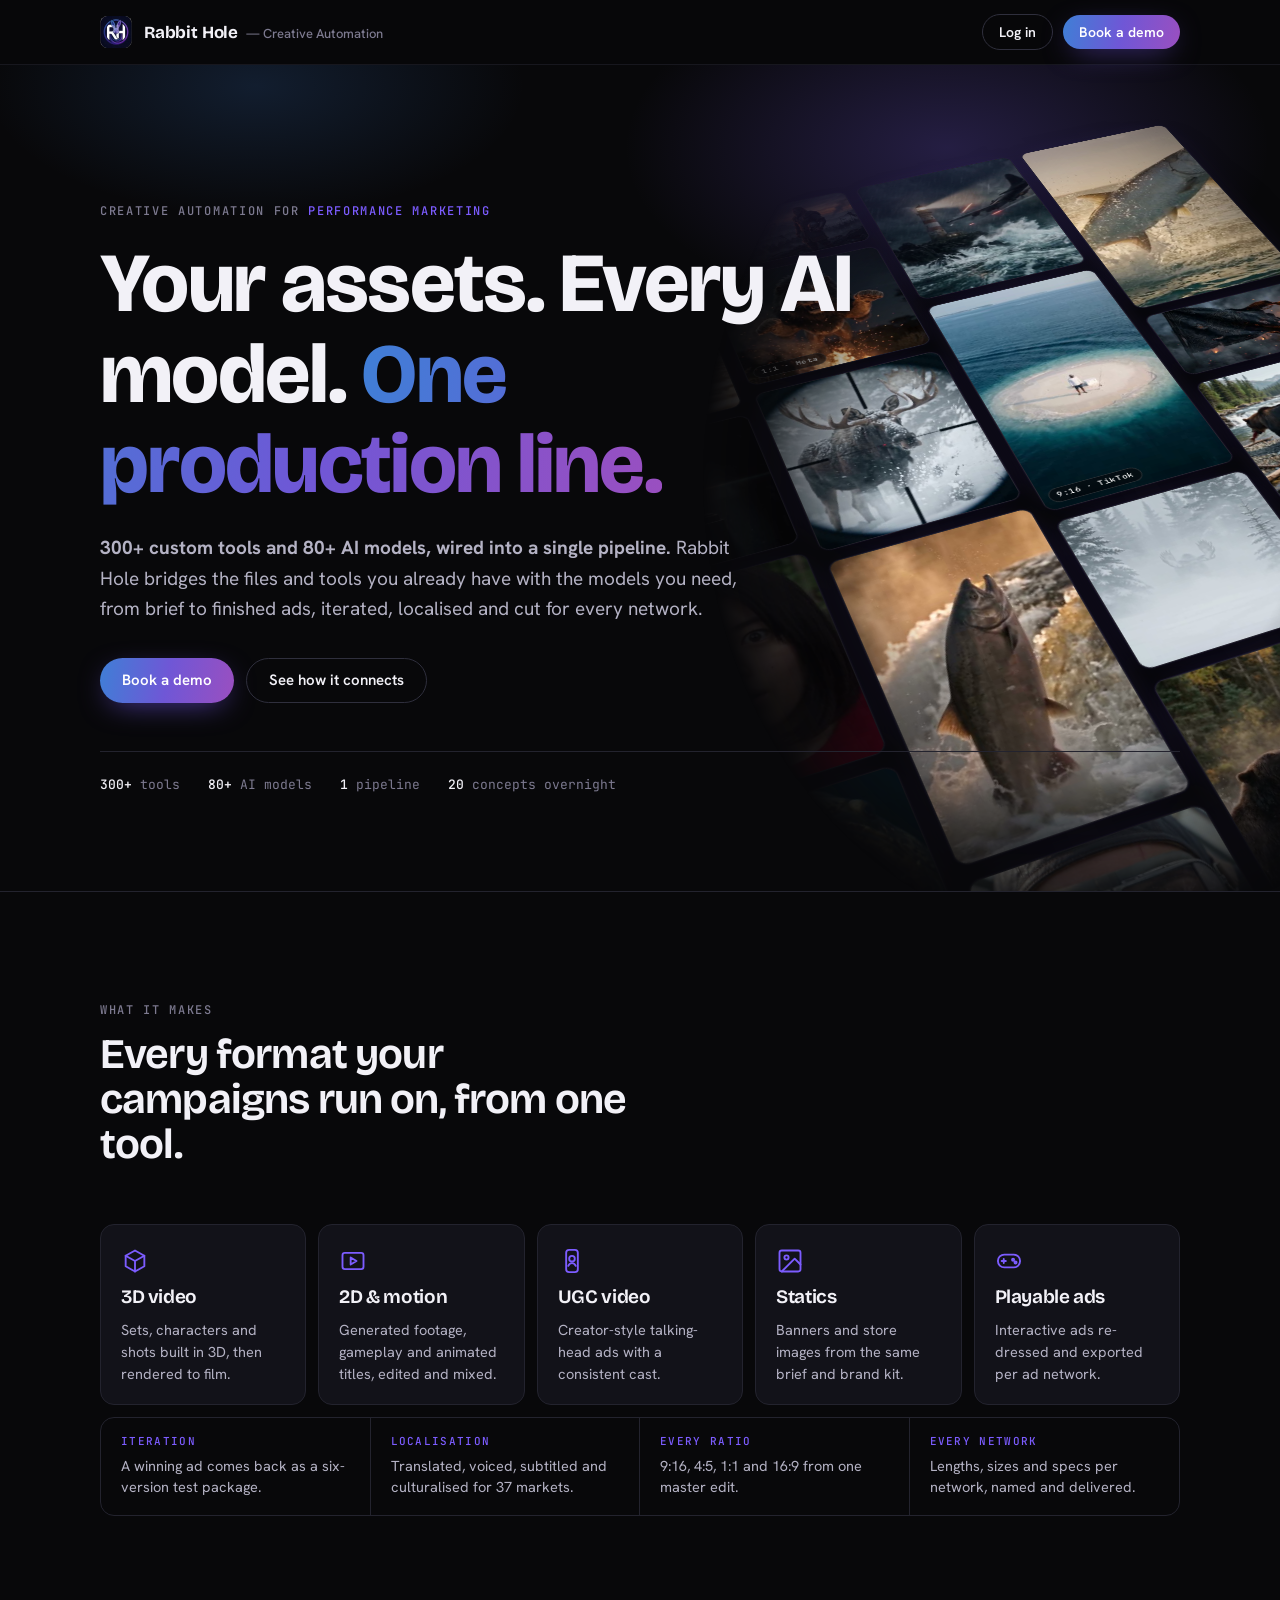
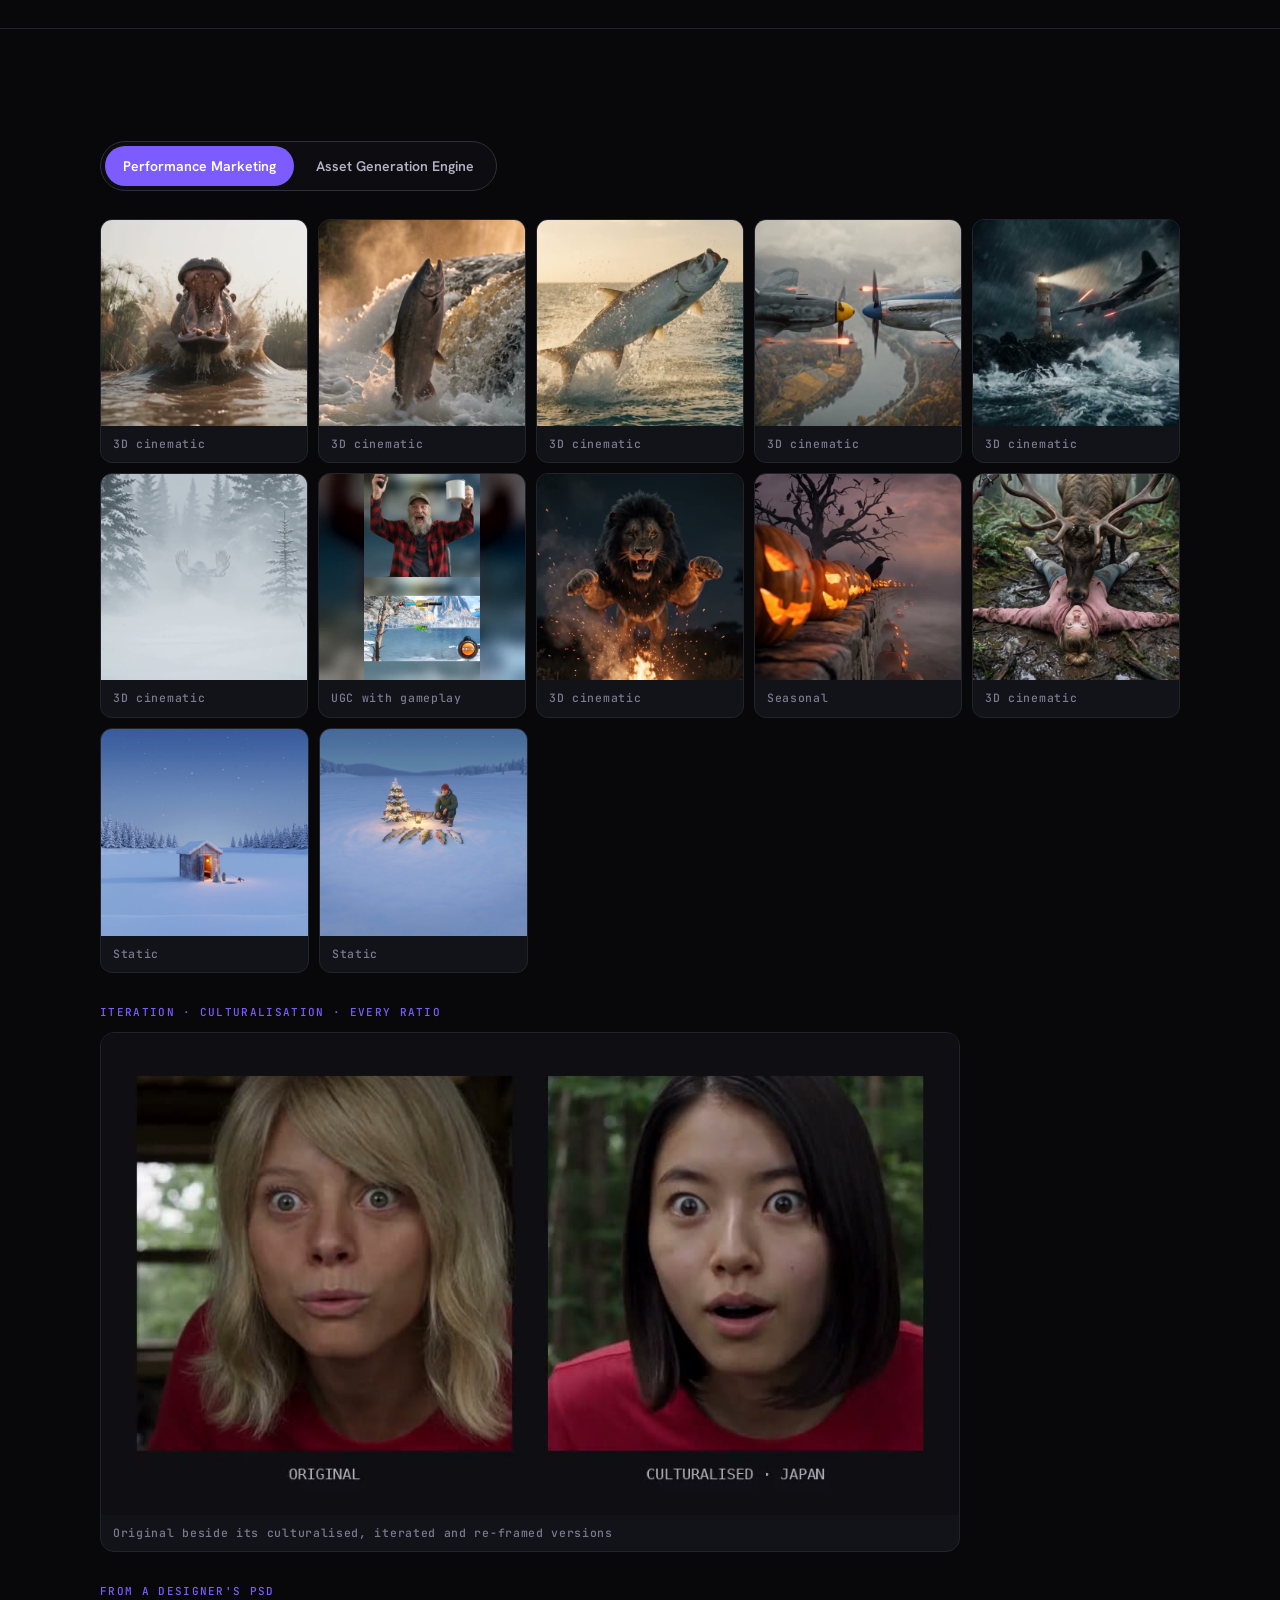
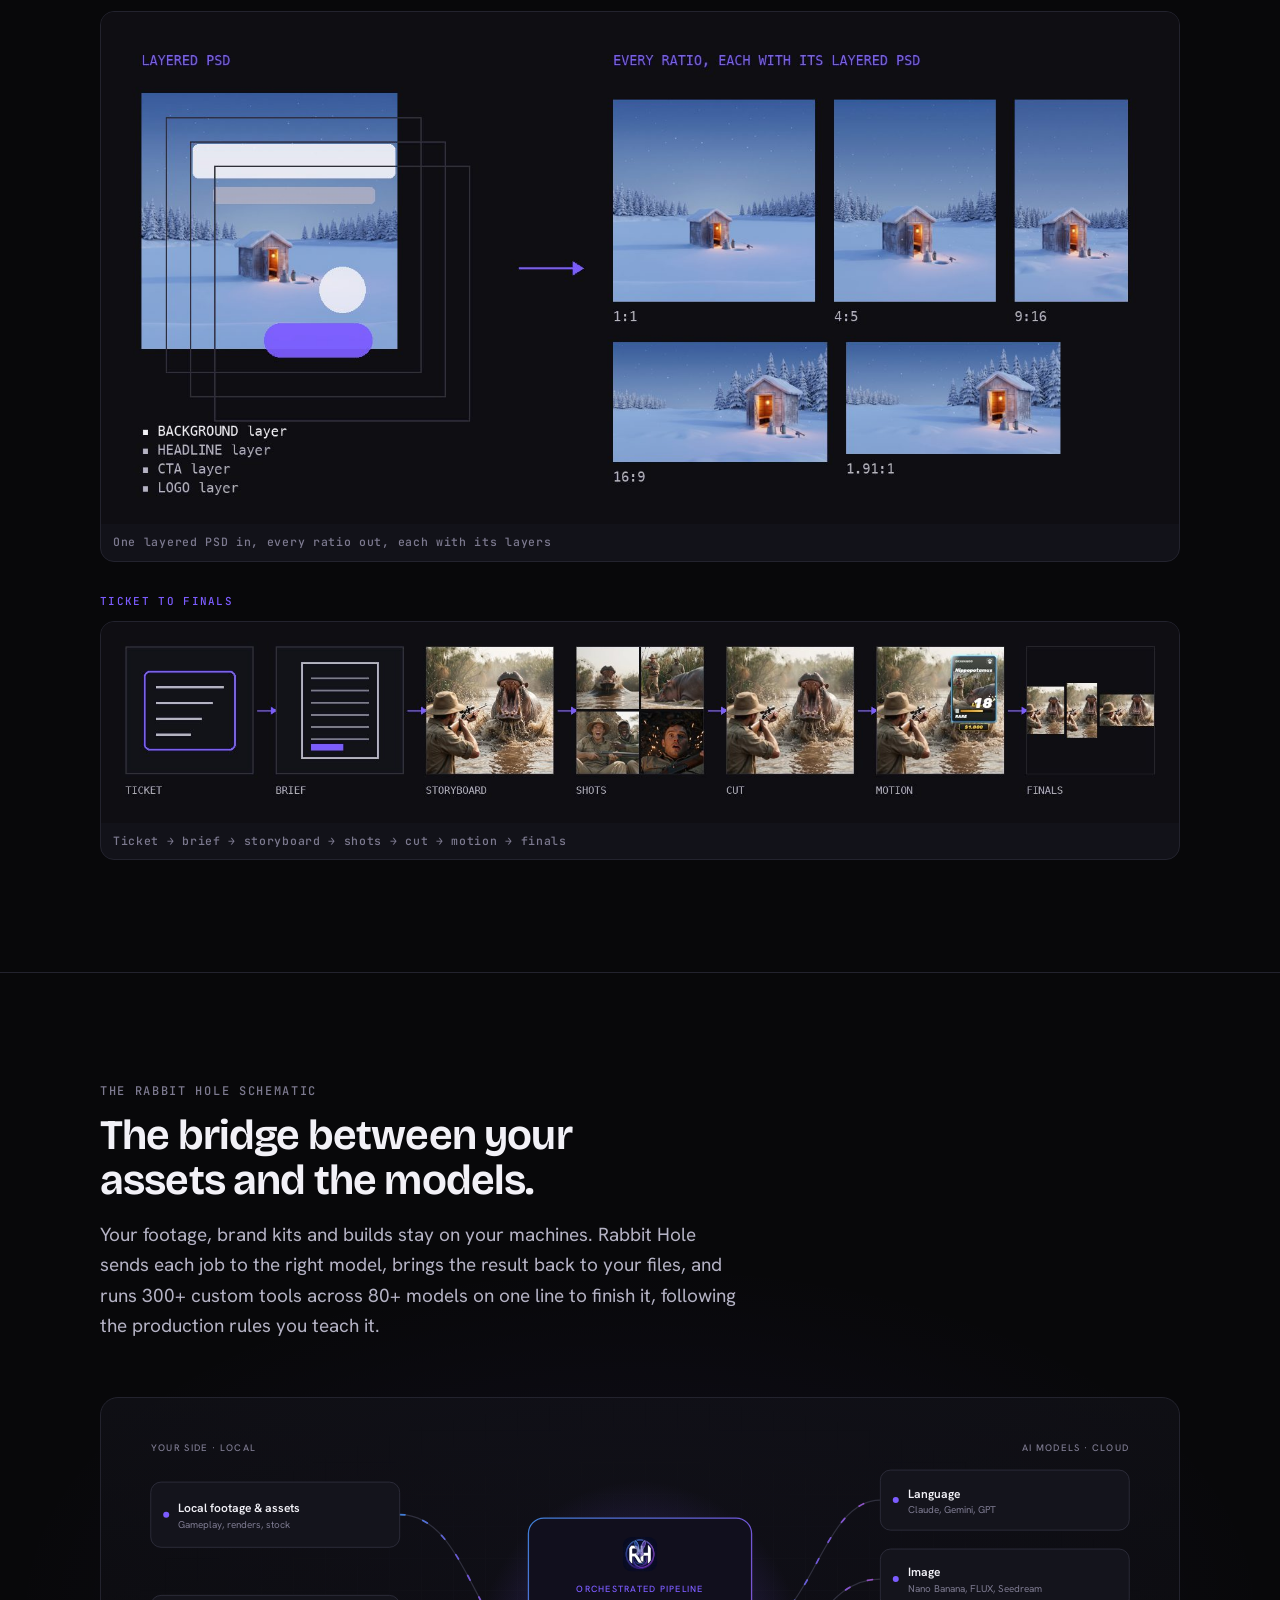
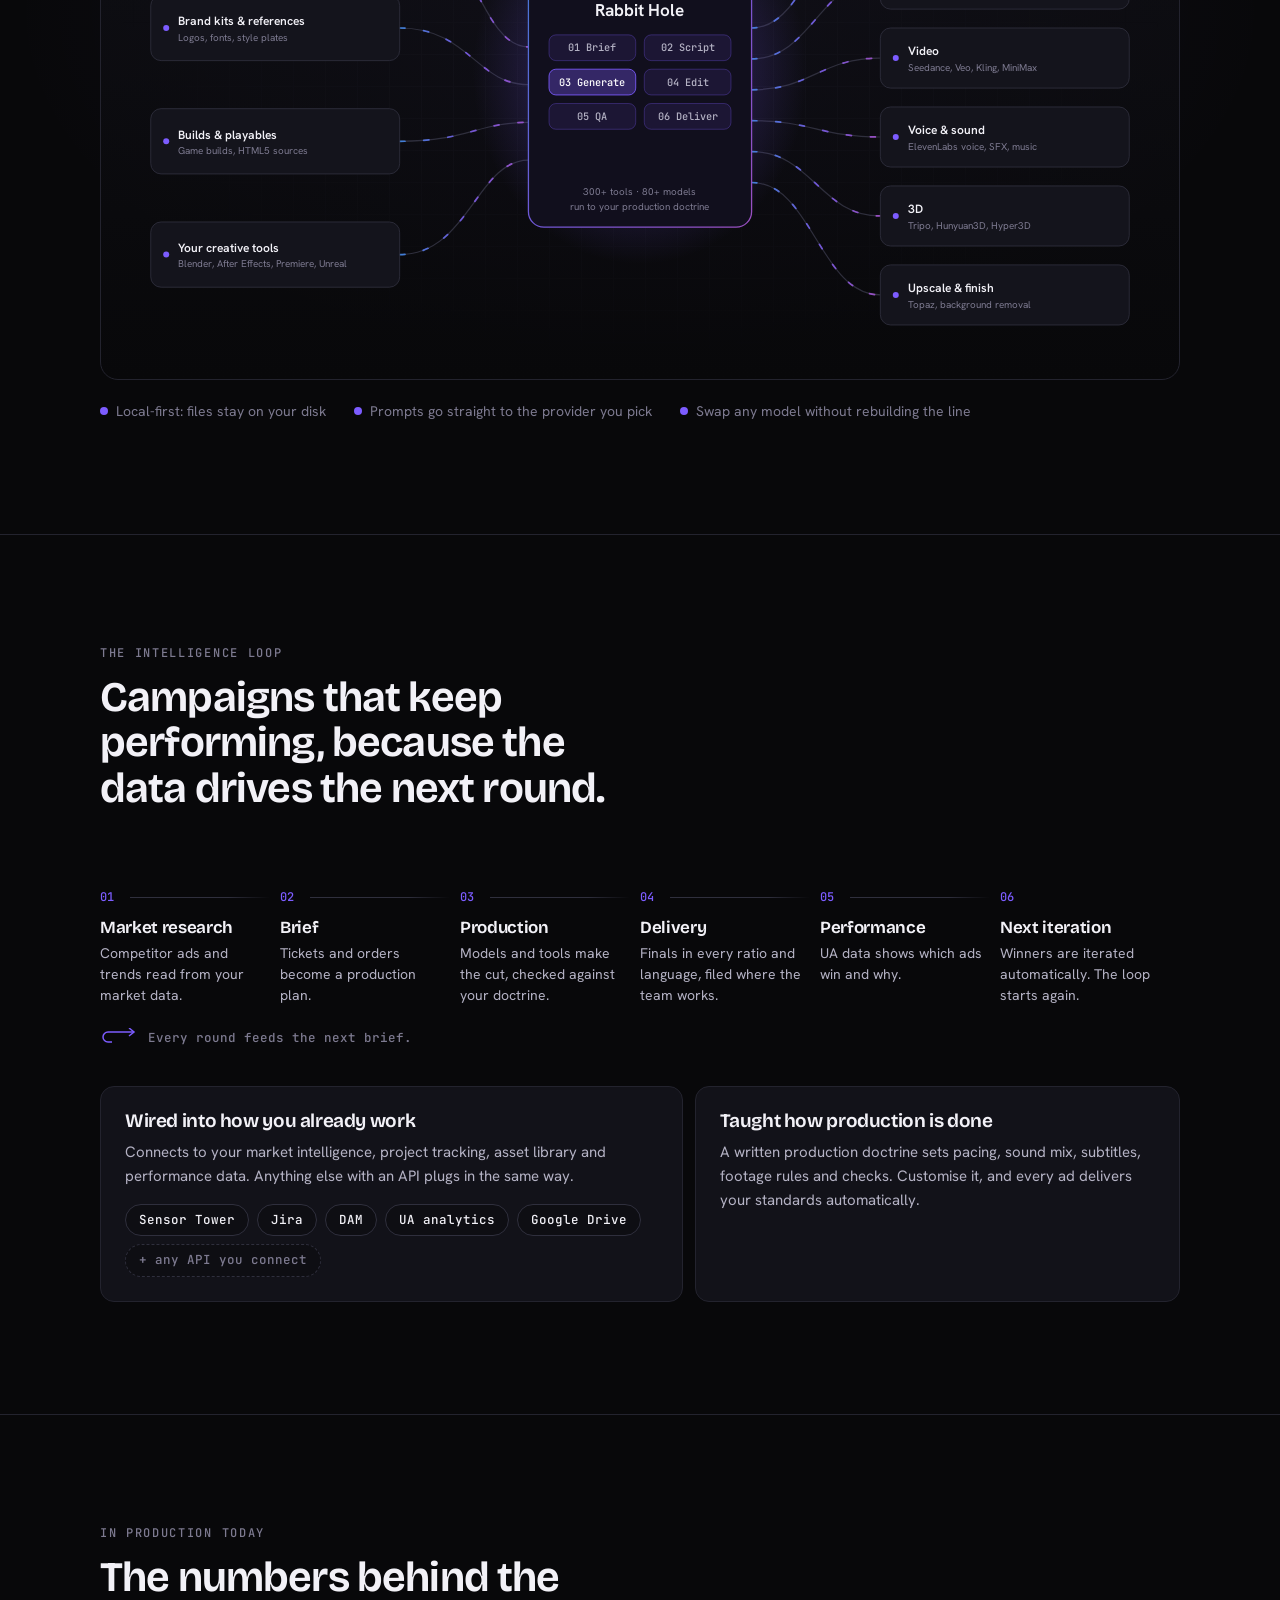
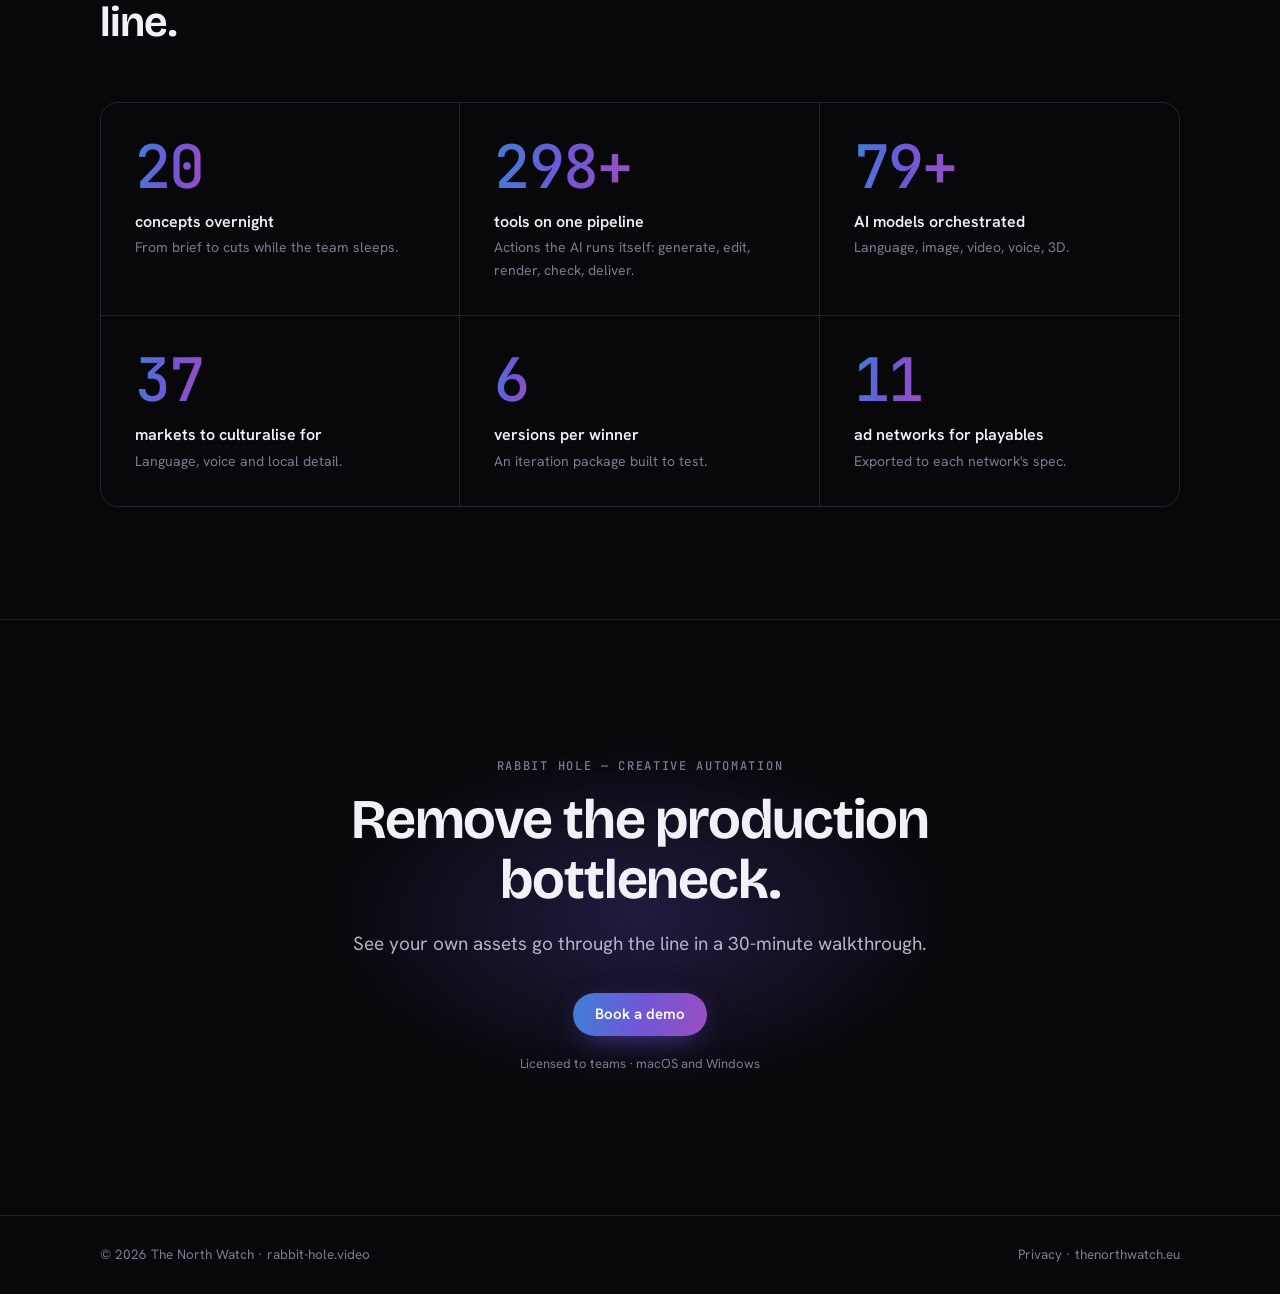
==== commit 479c1e31: "Homepage: a tilted wall of cinematic ads in the hero; the UGC tile shows the creator's face; three w" ====
--- a/index.html
+++ b/index.html
@@ -193,6 +193,28 @@
 .sc-hub text{font-family:var(--body)}
 @media (max-width:1000px){.sc-grid{grid-template-columns:repeat(3,1fr)}.sc-row{grid-template-columns:1fr}}
 @media (max-width:640px){.sc-grid,.sc-grid.wide{grid-template-columns:1fr 1fr}.sc-tabs{top:64px;display:flex;width:100%}.sc-tab{flex:1;padding:11px 8px;font-size:13px}}
+
+/* ---------- hero mosaic: a tilted wall of cinematic ads (added 2026-11-16) ---------- */
+.hero-mosaic{position:absolute;top:0;bottom:0;right:-9%;width:56%;pointer-events:none;overflow:hidden;
+  -webkit-mask-image:radial-gradient(ellipse 70% 72% at 58% 50%,#000 42%,transparent 78%);mask-image:radial-gradient(ellipse 70% 72% at 58% 50%,#000 42%,transparent 78%)}
+.hm-stage{position:absolute;left:50%;top:50%;width:900px;height:1300px;margin:-650px 0 0 -450px;perspective:1600px}
+.hm-plane{display:grid;grid-template-columns:repeat(4,1fr);gap:16px;height:100%;transform:rotateX(48deg) rotateZ(-22deg) translateZ(-40px);transform-style:preserve-3d}
+.hm-col{overflow:visible}
+.hm-track{display:flex;flex-direction:column;gap:16px;animation:hm-up 70s linear infinite}
+.hm-col:nth-child(even) .hm-track{animation-name:hm-down;animation-duration:84s}
+@keyframes hm-up{from{transform:translateY(0)}to{transform:translateY(-50%)}}
+@keyframes hm-down{from{transform:translateY(-50%)}to{transform:translateY(0)}}
+.hm-t{position:relative;margin:0;border-radius:12px;overflow:hidden;border:1px solid rgba(255,255,255,.09);background:var(--panel);box-shadow:0 18px 50px -18px rgba(0,0,0,.8),0 0 0 1px rgba(124,92,255,.06),0 0 40px -18px rgba(124,92,255,.35)}
+.hm-t img,.hm-t video{display:block;width:100%;height:100%;object-fit:cover}
+.hm-t.r916{aspect-ratio:9/16}.hm-t.r11{aspect-ratio:1/1}.hm-t.r45{aspect-ratio:4/5}.hm-t.r169{aspect-ratio:16/9}
+.hm-t i{position:absolute;left:8px;bottom:8px;font:500 10px/1 var(--mono);font-style:normal;letter-spacing:.06em;color:#fff;background:rgba(8,8,10,.62);border:1px solid rgba(255,255,255,.14);border-radius:999px;padding:5px 8px}
+.hero .wrap{z-index:2}
+@media (max-width:1000px){
+  .hero-mosaic{position:relative;inset:auto;right:auto;width:auto;height:300px;margin:40px calc(var(--gutter) * -1) -20px;-webkit-mask-image:linear-gradient(180deg,transparent,#000 22%,#000 70%,transparent);mask-image:linear-gradient(180deg,transparent,#000 22%,#000 70%,transparent)}
+  .hm-stage{width:760px;height:1100px;margin:-550px 0 0 -380px}
+  .hm-plane{transform:rotateX(52deg) rotateZ(-18deg)}
+}
+@media (prefers-reduced-motion:reduce){.hm-track{animation:none!important}}
 </style>
 </head>
 <body>
@@ -226,6 +248,7 @@
         <span><strong>20</strong> concepts overnight</span>
       </div>
     </div>
+  <div class="hero-mosaic" aria-hidden="true"><div class="hm-stage"><div class="hm-plane"><div class="hm-col"><div class="hm-track"><figure class="hm-t r916"><video muted loop playsinline preload="none" poster="media/ad-01.jpg" data-src="media/ad-01.mp4"></video></figure><figure class="hm-t r11"><img src="media/h-s03.jpg" alt="" decoding="async" loading="lazy"></figure><figure class="hm-t r45"><video muted loop playsinline preload="none" poster="media/h-jp.jpg" data-src="media/h-jp.mp4"></video><i>JP</i></figure><figure class="hm-t r11"><img src="media/h-s07.jpg" alt="" decoding="async" loading="lazy"></figure><figure class="hm-t r169"><video muted loop playsinline preload="none" poster="media/ad-04.jpg" data-src="media/ad-04.mp4"></video><i>Iteration v3</i></figure><figure class="hm-t r169"><img src="media/h-s14.jpg" alt="" decoding="async" loading="lazy"></figure><figure class="hm-t r916"><img src="media/ad-01.jpg" alt="" decoding="async" loading="lazy"></figure><figure class="hm-t r11"><img src="media/h-s03.jpg" alt="" decoding="async" loading="lazy"></figure><figure class="hm-t r45"><img src="media/h-jp.jpg" alt="" decoding="async" loading="lazy"><i>JP</i></figure><figure class="hm-t r11"><img src="media/h-s07.jpg" alt="" decoding="async" loading="lazy"></figure><figure class="hm-t r169"><img src="media/ad-04.jpg" alt="" decoding="async" loading="lazy"><i>Iteration v3</i></figure><figure class="hm-t r169"><img src="media/h-s14.jpg" alt="" decoding="async" loading="lazy"></figure></div></div><div class="hm-col"><div class="hm-track"><figure class="hm-t r169"><video muted loop playsinline preload="none" poster="media/h-goth.jpg" data-src="media/h-goth.mp4"></video></figure><figure class="hm-t r11"><img src="media/ad-08.jpg" alt="" decoding="async" loading="lazy"><i>1:1 · Meta</i></figure><figure class="hm-t r45"><img src="media/h-s04.jpg" alt="" decoding="async" loading="lazy"></figure><figure class="hm-t r916"><img src="media/ad-02.jpg" alt="" decoding="async" loading="lazy"></figure><figure class="hm-t r11"><img src="media/h-s08.jpg" alt="" decoding="async" loading="lazy"></figure><figure class="hm-t r169"><img src="media/h-s09.jpg" alt="" decoding="async" loading="lazy"></figure><figure class="hm-t r169"><img src="media/h-goth.jpg" alt="" decoding="async" loading="lazy"></figure><figure class="hm-t r11"><img src="media/ad-08.jpg" alt="" decoding="async" loading="lazy"><i>1:1 · Meta</i></figure><figure class="hm-t r45"><img src="media/h-s04.jpg" alt="" decoding="async" loading="lazy"></figure><figure class="hm-t r916"><img src="media/ad-02.jpg" alt="" decoding="async" loading="lazy"></figure><figure class="hm-t r11"><img src="media/h-s08.jpg" alt="" decoding="async" loading="lazy"></figure><figure class="hm-t r169"><img src="media/h-s09.jpg" alt="" decoding="async" loading="lazy"></figure></div></div><div class="hm-col"><div class="hm-track"><figure class="hm-t r45"><video muted loop playsinline preload="none" poster="media/ad-05.jpg" data-src="media/ad-05.mp4"></video></figure><figure class="hm-t r916"><img src="media/h-s06.jpg" alt="" decoding="async" loading="lazy"><i>9:16 · TikTok</i></figure><figure class="hm-t r11"><img src="media/ad-06.jpg" alt="" decoding="async" loading="lazy"></figure><figure class="hm-t r45"><video muted loop playsinline preload="none" poster="media/h-bear.jpg" data-src="media/h-bear.mp4"></video></figure><figure class="hm-t r11"><img src="media/h-s02.jpg" alt="" decoding="async" loading="lazy"></figure><figure class="hm-t r169"><img src="media/h-s13.jpg" alt="" decoding="async" loading="lazy"></figure><figure class="hm-t r45"><img src="media/ad-05.jpg" alt="" decoding="async" loading="lazy"></figure><figure class="hm-t r916"><img src="media/h-s06.jpg" alt="" decoding="async" loading="lazy"><i>9:16 · TikTok</i></figure><figure class="hm-t r11"><img src="media/ad-06.jpg" alt="" decoding="async" loading="lazy"></figure><figure class="hm-t r45"><img src="media/h-bear.jpg" alt="" decoding="async" loading="lazy"></figure><figure class="hm-t r11"><img src="media/h-s02.jpg" alt="" decoding="async" loading="lazy"></figure><figure class="hm-t r169"><img src="media/h-s13.jpg" alt="" decoding="async" loading="lazy"></figure></div></div><div class="hm-col"><div class="hm-track"><figure class="hm-t r916"><video muted loop playsinline preload="none" poster="media/ad-03.jpg" data-src="media/ad-03.mp4"></video></figure><figure class="hm-t r169"><video muted loop playsinline preload="none" poster="media/h-banner.jpg" data-src="media/h-banner.mp4"></video></figure><figure class="hm-t r11"><img src="media/h-s05.jpg" alt="" decoding="async" loading="lazy"></figure><figure class="hm-t r45"><img src="media/ad-10.jpg" alt="" decoding="async" loading="lazy"></figure><figure class="hm-t r11"><img src="media/h-s10.jpg" alt="" decoding="async" loading="lazy"><i>4:5 · Meta</i></figure><figure class="hm-t r11"><img src="media/h-s12.jpg" alt="" decoding="async" loading="lazy"></figure><figure class="hm-t r916"><img src="media/ad-03.jpg" alt="" decoding="async" loading="lazy"></figure><figure class="hm-t r169"><img src="media/h-banner.jpg" alt="" decoding="async" loading="lazy"></figure><figure class="hm-t r11"><img src="media/h-s05.jpg" alt="" decoding="async" loading="lazy"></figure><figure class="hm-t r45"><img src="media/ad-10.jpg" alt="" decoding="async" loading="lazy"></figure><figure class="hm-t r11"><img src="media/h-s10.jpg" alt="" decoding="async" loading="lazy"><i>4:5 · Meta</i></figure><figure class="hm-t r11"><img src="media/h-s12.jpg" alt="" decoding="async" loading="lazy"></figure></div></div></div></div></div>
   </div>
 
   <!-- 2 · What it makes -->
@@ -665,5 +688,24 @@
   });
 })();
 </script>
+
+<script>
+/* Hero mosaic: posters first, a few videos play once the page has loaded and only while on screen (2026-11-16). */
+(function(){
+  var reduce = window.matchMedia && matchMedia('(prefers-reduced-motion: reduce)').matches;
+  if (reduce) return;
+  var vids = [].slice.call(document.querySelectorAll('.hero-mosaic video[data-src]'));
+  if (!vids.length) return;
+  function start(){
+    var io = ('IntersectionObserver' in window) ? new IntersectionObserver(function(es){
+      es.forEach(function(e){ var v = e.target;
+        if (e.isIntersecting){ if (!v.src) v.src = v.dataset.src; var p = v.play(); if (p && p.catch) p.catch(function(){}); }
+        else if (!v.paused) v.pause(); });
+    }, {threshold:.1}) : null;
+    vids.forEach(function(v){ if (io) io.observe(v); else { v.src = v.dataset.src; v.play(); } });
+  }
+  if (document.readyState === 'complete') setTimeout(start, 300); else window.addEventListener('load', function(){ setTimeout(start, 300); });
+})();
+</script>
 </body>
 </html>
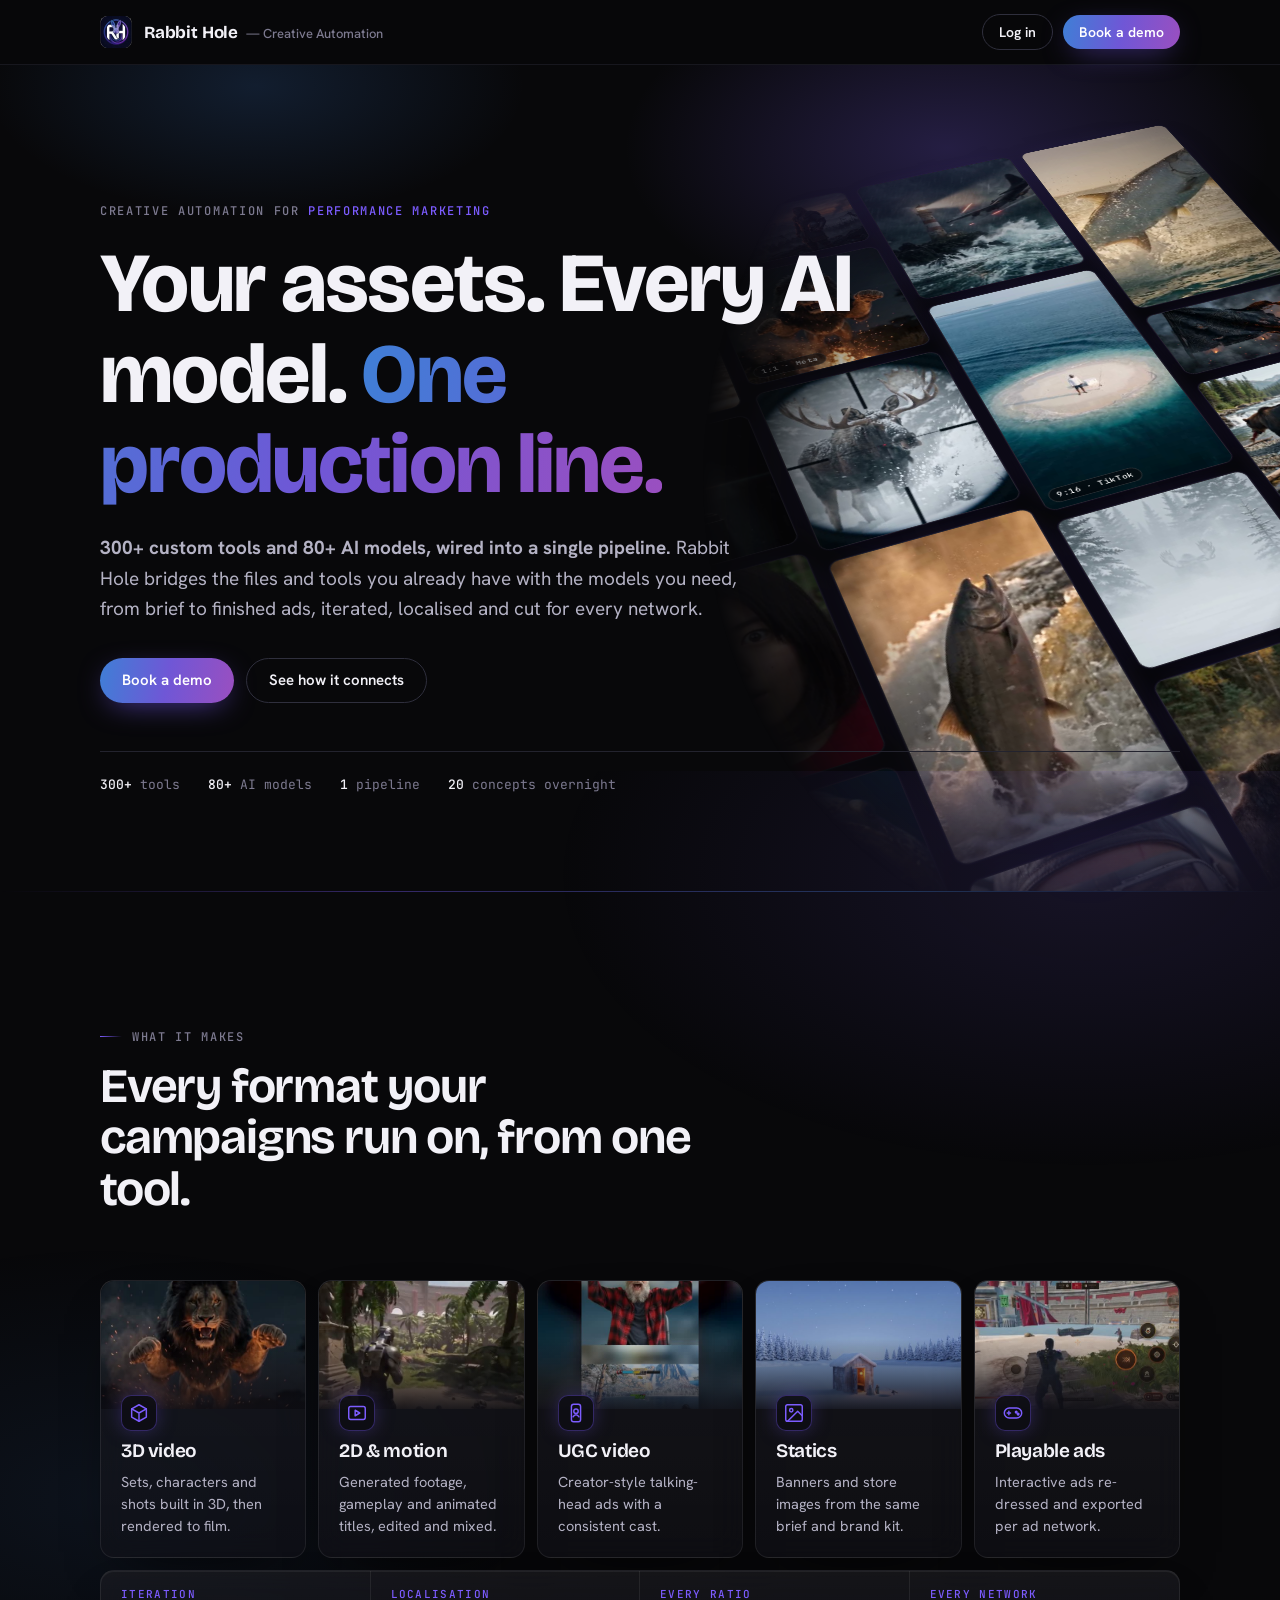
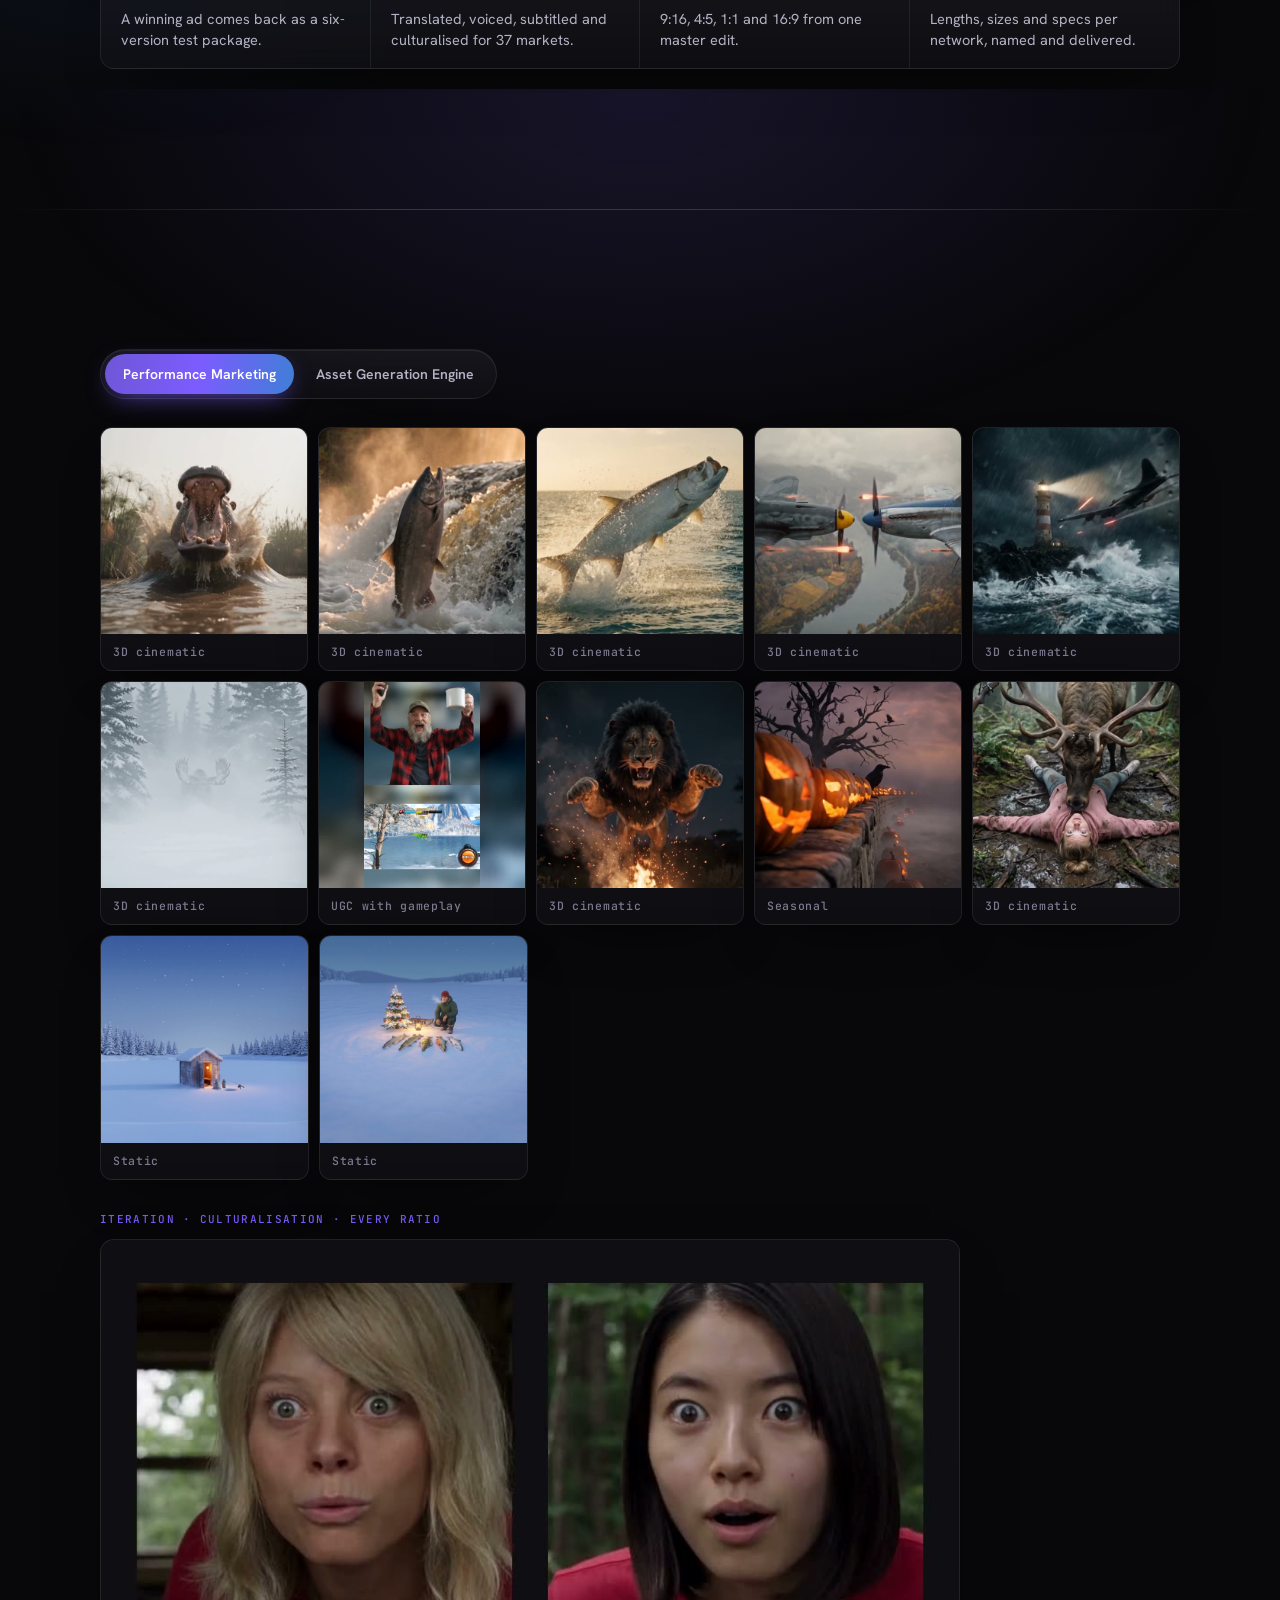
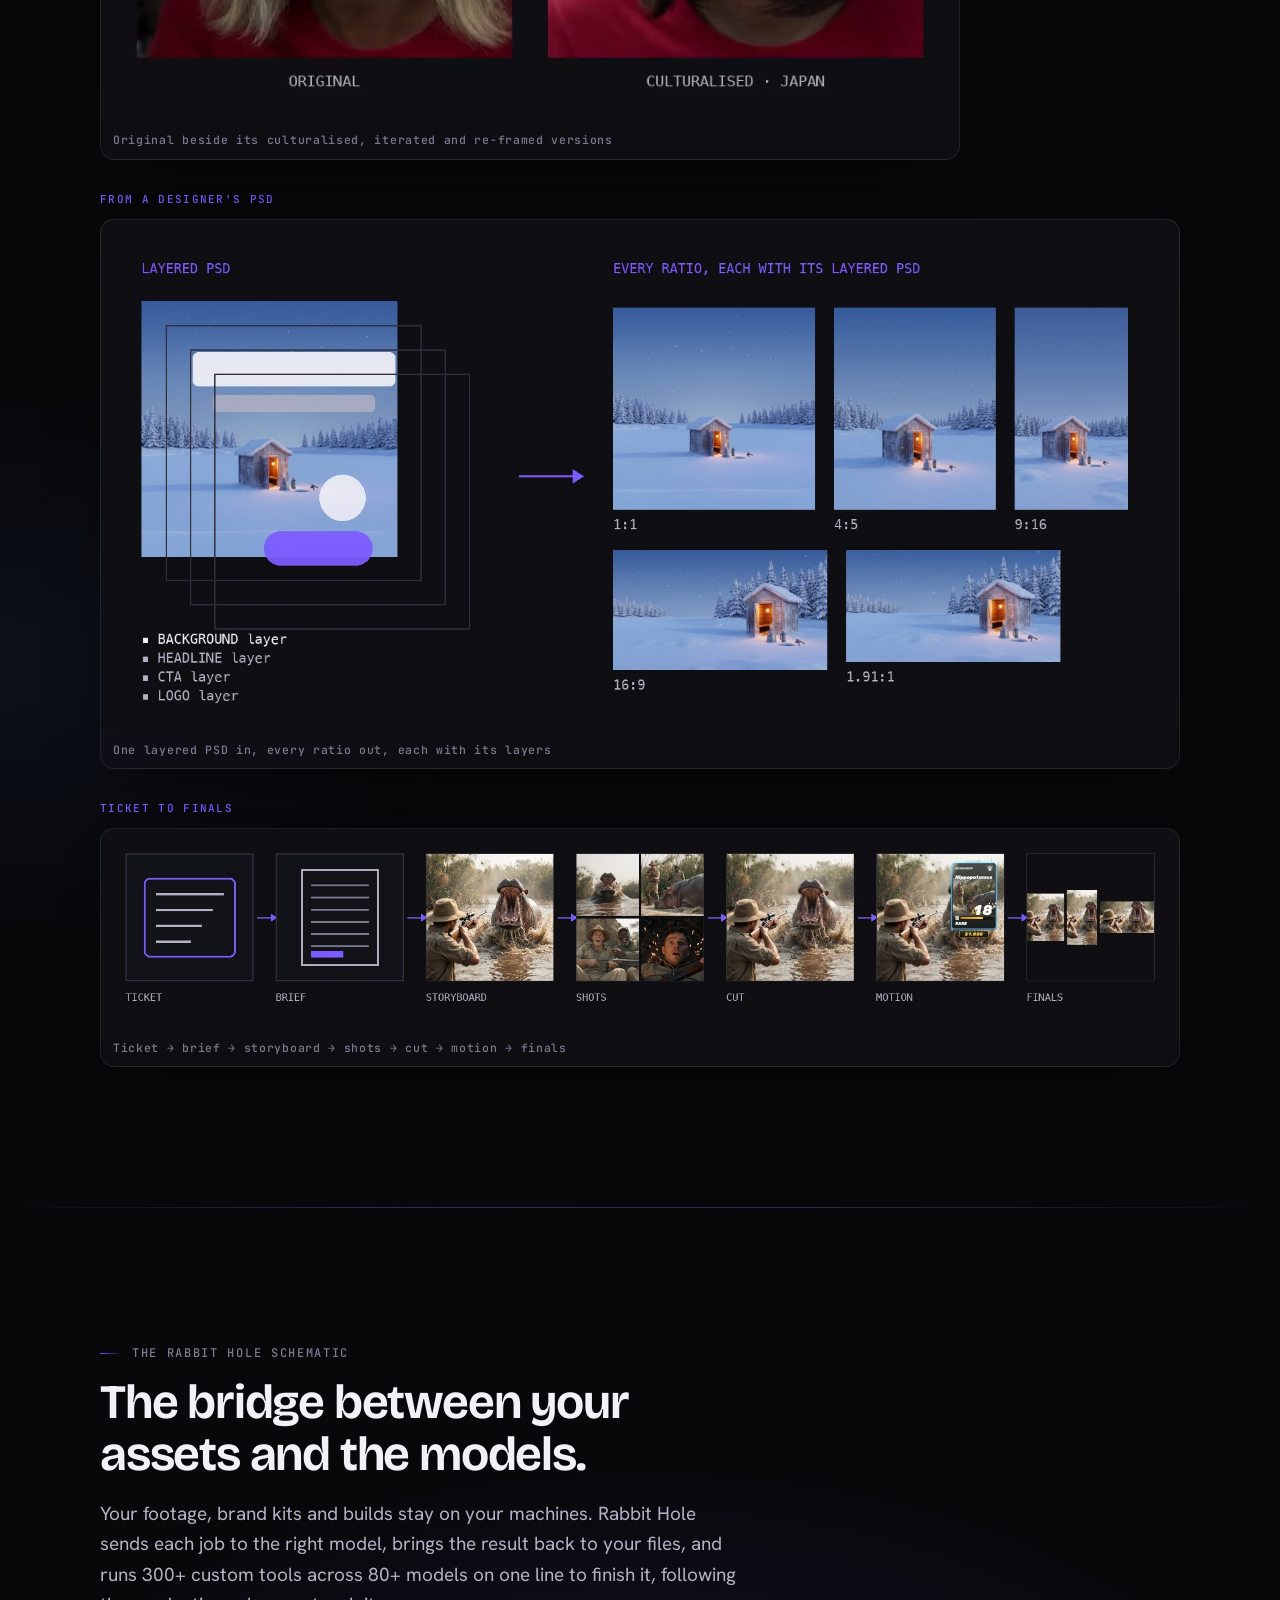
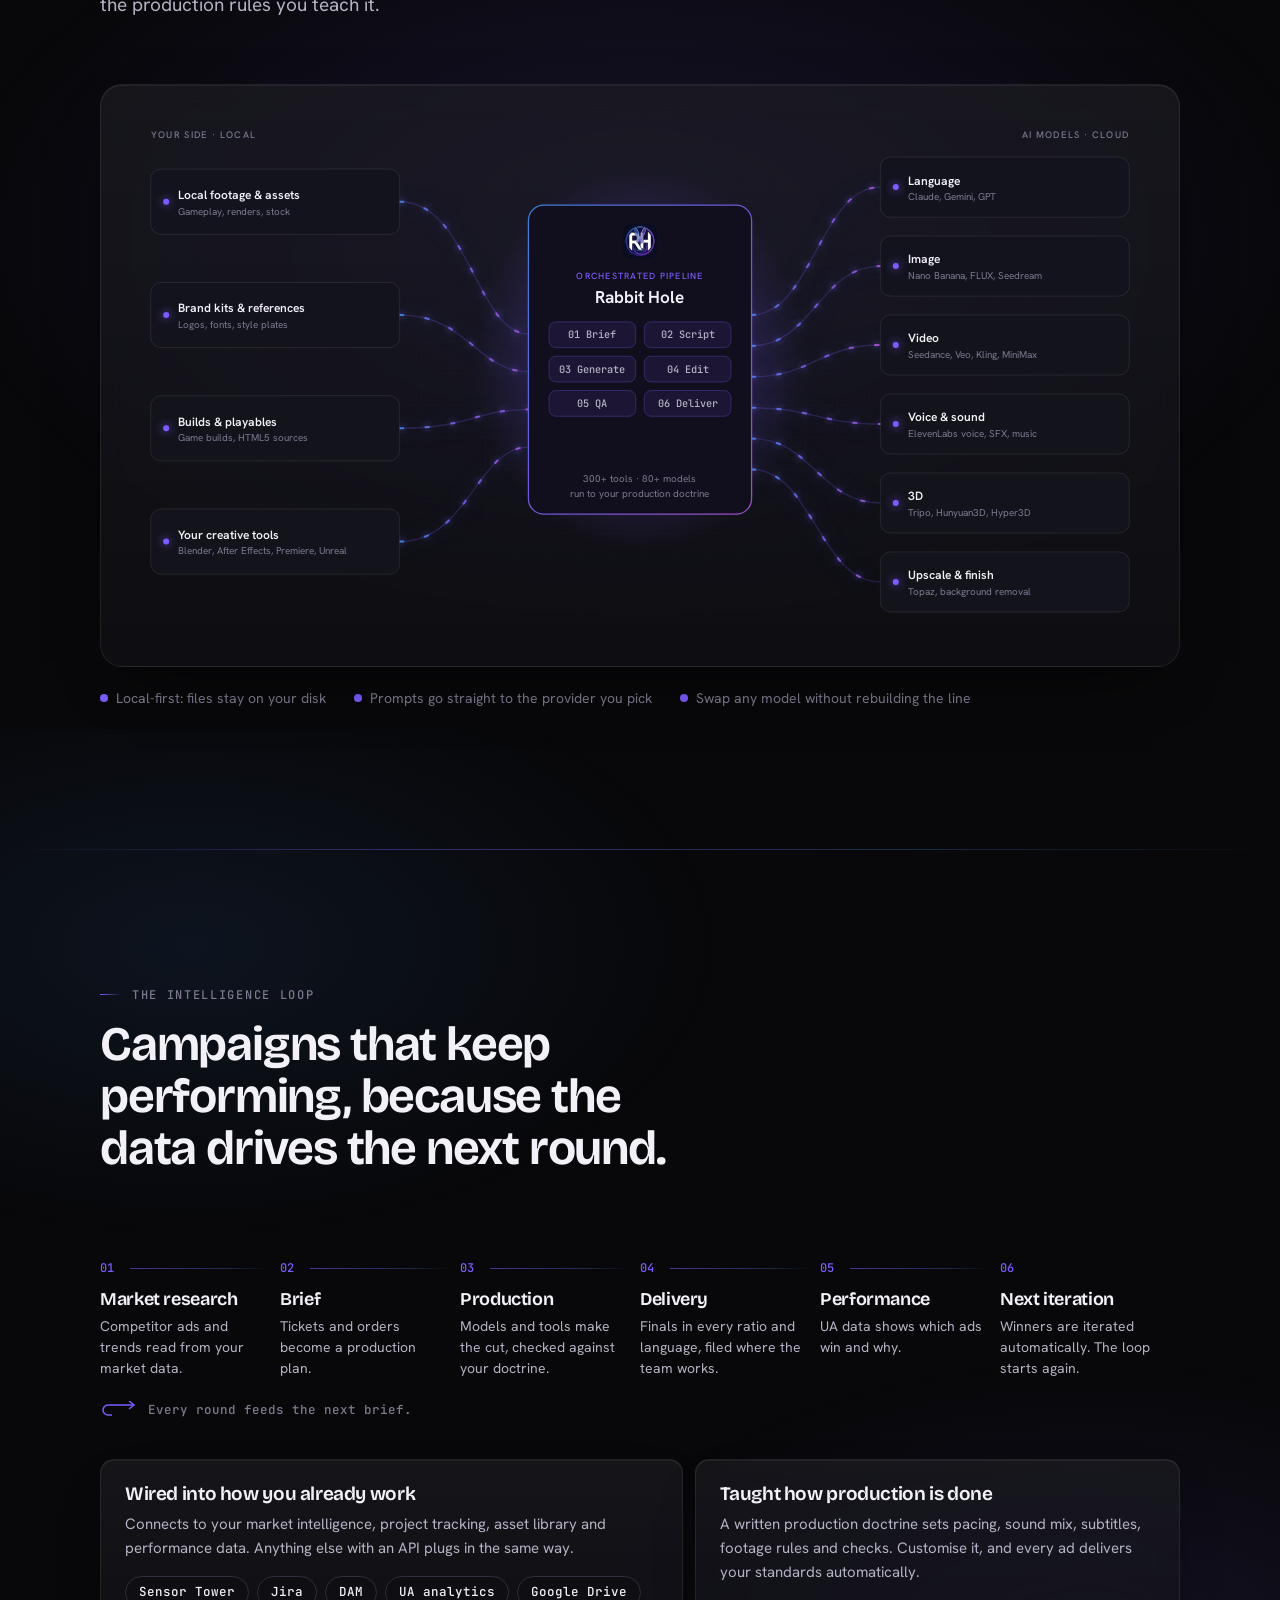
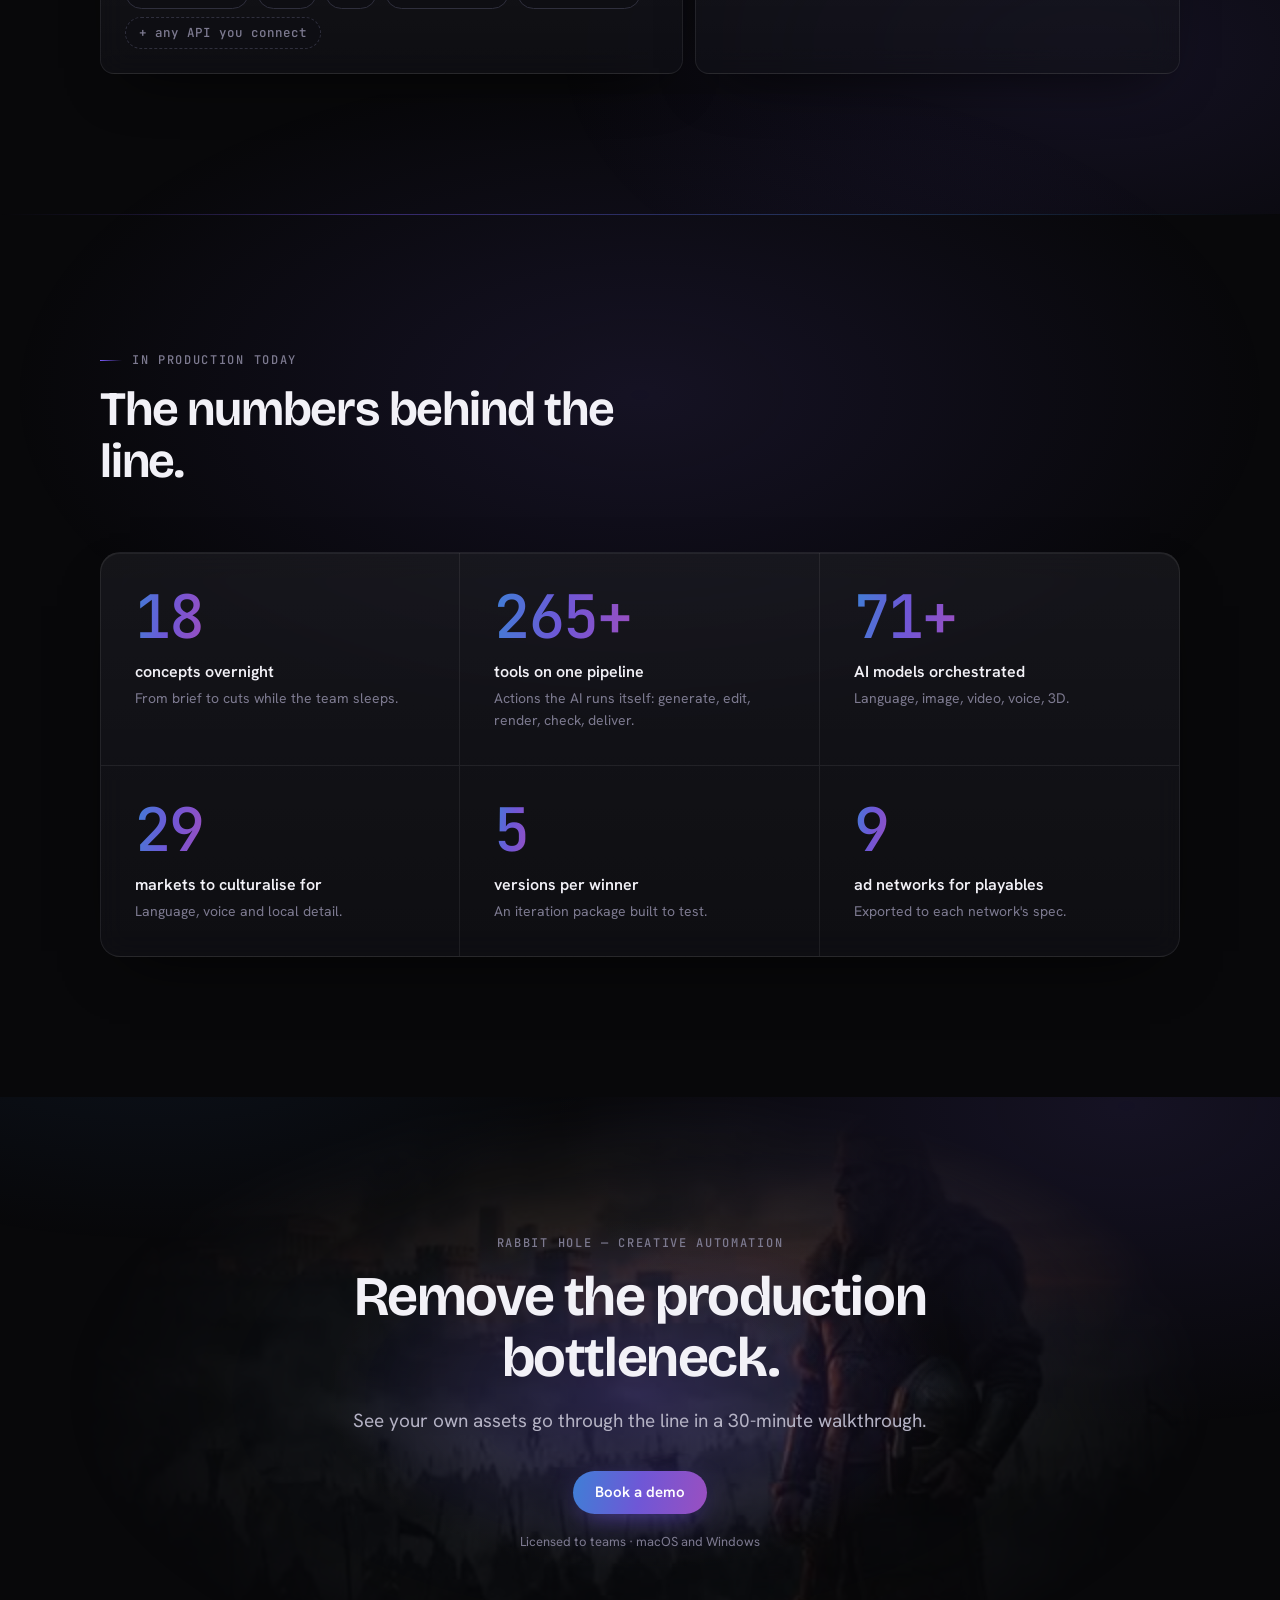
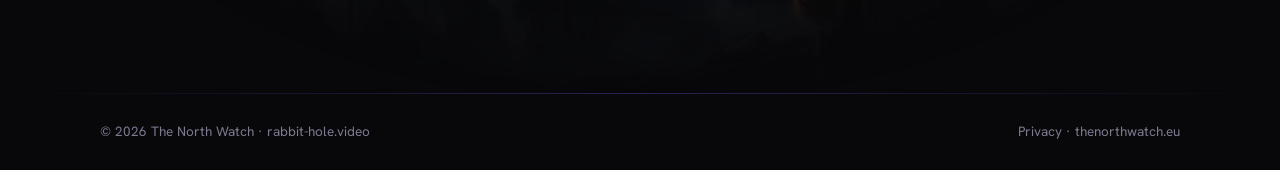
==== commit 191e9dfa: "Homepage: the hero's premium look below it: layered grounds and glows, glass cards, gradient hairlin" ====
--- a/index.html
+++ b/index.html
@@ -215,6 +215,63 @@
   .hm-plane{transform:rotateX(52deg) rotateZ(-18deg)}
 }
 @media (prefers-reduced-motion:reduce){.hm-track{animation:none!important}}
+
+/* ---------- premium pass below the hero (2026-11-16): grounds, glass, glow, motion ---------- */
+main > section{position:relative;isolation:isolate;border-top:0;padding:clamp(84px,11vw,140px) 0}
+main > section::before{content:"";position:absolute;left:0;right:0;top:0;height:1px;background:linear-gradient(90deg,transparent,rgba(124,92,255,.38) 30%,rgba(63,127,214,.32) 70%,transparent);z-index:0}
+main > section::after{content:"";position:absolute;inset:-120px 0 0;z-index:-1;pointer-events:none;
+  background:radial-gradient(700px 380px at 12% 0%,rgba(63,127,214,.10),transparent 70%),radial-gradient(820px 460px at 88% 18%,rgba(111,87,214,.13),transparent 70%)}
+#makes::after{background:radial-gradient(760px 420px at 85% 10%,rgba(111,87,214,.14),transparent 70%),radial-gradient(600px 360px at 8% 70%,rgba(63,127,214,.09),transparent 70%)}
+#showcase::after{background:radial-gradient(900px 520px at 50% 0%,rgba(111,87,214,.16),transparent 70%),radial-gradient(700px 420px at 0% 80%,rgba(63,127,214,.08),transparent 70%)}
+#bridge::after{background:radial-gradient(1000px 560px at 50% 55%,rgba(124,92,255,.14),transparent 70%)}
+#loop::after{background:radial-gradient(760px 420px at 15% 20%,rgba(63,127,214,.10),transparent 70%),radial-gradient(760px 420px at 85% 85%,rgba(111,87,214,.12),transparent 70%)}
+#proof::after{background:radial-gradient(900px 480px at 50% 30%,rgba(111,87,214,.13),transparent 70%)}
+#bridge{background:transparent}
+.sec-head{gap:18px;margin-bottom:clamp(40px,6vw,64px)}
+.sec-head .eyebrow{display:inline-flex;align-items:center;gap:10px}
+.sec-head .eyebrow::before{content:"";width:22px;height:1px;background:linear-gradient(90deg,var(--violet),transparent)}
+h2{letter-spacing:-.025em;font-size:clamp(30px,4vw,48px)}
+/* glass */
+.make,.card,.multi,.nums,.sc-tile,.sc-block,.schem,.sc-tabs{
+  background:linear-gradient(180deg,rgba(255,255,255,.045),rgba(255,255,255,.012)) ,rgba(14,14,20,.62);
+  border:1px solid rgba(255,255,255,.08);
+  box-shadow:inset 0 1px 0 rgba(255,255,255,.06),0 24px 60px -30px rgba(0,0,0,.85);
+  -webkit-backdrop-filter:blur(14px) saturate(120%);backdrop-filter:blur(14px) saturate(120%)}
+.make,.card,.sc-tile,.num{transition:transform .35s cubic-bezier(.2,.7,.2,1),box-shadow .35s ease,border-color .35s ease}
+.make:hover,.card:hover,.sc-tile:hover{transform:translateY(-4px);border-color:rgba(124,92,255,.38);box-shadow:inset 0 1px 0 rgba(255,255,255,.08),0 30px 70px -30px rgba(0,0,0,.9),0 0 46px -12px rgba(124,92,255,.45)}
+.num:hover{box-shadow:inset 0 0 60px -20px rgba(124,92,255,.35)}
+.multi div,.num{border-color:rgba(255,255,255,.07)!important}
+.nums{border-radius:20px}
+/* "what it makes" media */
+.make{padding:0 0 20px;overflow:hidden;gap:10px}
+.make .mk-media{position:relative;aspect-ratio:16/10;margin:0 0 6px;overflow:hidden;background:var(--bg-2)}
+.make .mk-media img,.make .mk-media video{display:block;width:100%;height:100%;object-fit:cover;transform:scale(1.02);transition:transform .8s cubic-bezier(.2,.7,.2,1)}
+.make:hover .mk-media img,.make:hover .mk-media video{transform:scale(1.08)}
+.make .mk-media::after{content:"";position:absolute;inset:auto 0 0;height:55%;background:linear-gradient(180deg,transparent,rgba(14,14,20,.92))}
+.make svg,.make h3,.make p{margin-left:20px;margin-right:20px}
+.make svg{margin-top:-30px;position:relative;z-index:1;background:rgba(14,14,20,.85);border:1px solid rgba(124,92,255,.35);border-radius:10px;padding:6px;width:36px;height:36px;box-shadow:0 0 22px -6px rgba(124,92,255,.6)}
+/* steps */
+.step h3{font-size:18px}
+.step::after{background:linear-gradient(90deg,rgba(124,92,255,.55),rgba(63,127,214,.3) 70%,transparent)}
+/* showcase tabs: sliding pill */
+.sc-tabs{position:sticky}
+.sc-tab{position:relative;z-index:1;transition:color .3s ease}
+.sc-tab[aria-selected="true"]{background:transparent;color:#fff}
+.sc-pill{position:absolute;top:4px;bottom:4px;left:4px;width:0;border-radius:999px;background:linear-gradient(100deg,#6f57d6,#7c5cff 50%,#3f7fd6);box-shadow:0 8px 26px -8px rgba(124,92,255,.75);transition:transform .45s cubic-bezier(.2,.8,.2,1),width .45s cubic-bezier(.2,.8,.2,1);z-index:0}
+/* schematic glow */
+.schem{border-radius:22px}
+.schem .wire{stroke:rgba(124,92,255,.22);stroke-width:1.6}
+.schem .flow{stroke-width:2.4;filter:drop-shadow(0 0 4px rgba(124,92,255,.95)) drop-shadow(0 0 10px rgba(63,127,214,.6));stroke-dasharray:4 26}
+.s-node rect{fill:rgba(20,20,30,.92);stroke:rgba(255,255,255,.1)}
+.s-node .dot{filter:drop-shadow(0 0 5px rgba(124,92,255,.9))}
+.s-stage.on rect{filter:drop-shadow(0 0 8px rgba(124,92,255,.8))}
+/* close: a cinematic still behind the call to action */
+.close{overflow:hidden}
+.close .cl-bg{position:absolute;inset:0;z-index:-1;pointer-events:none;opacity:.32;background:center/cover no-repeat;-webkit-mask-image:radial-gradient(ellipse 60% 70% at 50% 50%,#000 20%,transparent 75%);mask-image:radial-gradient(ellipse 60% 70% at 50% 50%,#000 20%,transparent 75%)}
+footer{position:relative;border-top:0}
+footer::before{content:"";position:absolute;left:0;right:0;top:0;height:1px;background:linear-gradient(90deg,transparent,rgba(124,92,255,.3),transparent)}
+@media (max-width:640px){main > section{padding:72px 0}.make svg{margin-top:-26px}}
+@media (prefers-reduced-motion:reduce){.make,.card,.sc-tile,.num,.make .mk-media img,.make .mk-media video,.sc-pill{transition:none!important}.make:hover,.card:hover,.sc-tile:hover{transform:none}.schem .flow{animation:none}}
 </style>
 </head>
 <body>
@@ -260,22 +317,27 @@
       </div>
       <div class="makes">
         <article class="make reveal" style="--i:0">
+          <div class="mk-media" aria-hidden="true"><video muted loop playsinline preload="none" poster="media/ad-08.jpg" data-src="media/ad-08.mp4"></video></div>
           <svg viewBox="0 0 24 24" aria-hidden="true"><path d="M12 3 20 7.5v9L12 21l-8-4.5v-9z"/><path d="M12 12 20 7.5M12 12 4 7.5M12 12v9"/></svg>
           <h3>3D video</h3><p>Sets, characters and shots built in 3D, then rendered to film.</p>
         </article>
         <article class="make reveal" style="--i:1">
+          <div class="mk-media" aria-hidden="true"><video muted loop playsinline preload="none" poster="media/eng-jungle.jpg" data-src="media/eng-jungle.mp4"></video></div>
           <svg viewBox="0 0 24 24" aria-hidden="true"><rect x="3" y="5" width="18" height="14" rx="2"/><path d="m10 9 5 3-5 3z"/></svg>
           <h3>2D &amp; motion</h3><p>Generated footage, gameplay and animated titles, edited and mixed.</p>
         </article>
         <article class="make reveal" style="--i:2">
+          <div class="mk-media" aria-hidden="true"><img src="media/ad-07.jpg" alt="" loading="lazy" decoding="async"></div>
           <svg viewBox="0 0 24 24" aria-hidden="true"><rect x="7" y="2.5" width="10" height="19" rx="2.5"/><circle cx="12" cy="10" r="2.4"/><path d="M8.8 16.2c.8-1.6 1.9-2.4 3.2-2.4s2.4.8 3.2 2.4"/></svg>
           <h3>UGC video</h3><p>Creator-style talking-head ads with a consistent cast.</p>
         </article>
         <article class="make reveal" style="--i:3">
+          <div class="mk-media" aria-hidden="true"><img src="media/ad-static-1.jpg" alt="" loading="lazy" decoding="async"></div>
           <svg viewBox="0 0 24 24" aria-hidden="true"><rect x="3" y="3" width="18" height="18" rx="2"/><circle cx="9" cy="9" r="1.8"/><path d="m21 15-5-5L5 21"/></svg>
           <h3>Statics</h3><p>Banners and store images from the same brief and brand kit.</p>
         </article>
         <article class="make reveal" style="--i:4">
+          <div class="mk-media" aria-hidden="true"><img src="media/eng-mobile.jpg" alt="" loading="lazy" decoding="async"></div>
           <svg viewBox="0 0 24 24" aria-hidden="true"><rect x="2.5" y="6.5" width="19" height="11" rx="5.5"/><path d="M7.5 10.2v3.6M5.7 12h3.6"/><circle cx="15.5" cy="11" r=".9"/><circle cx="17.6" cy="13.2" r=".9"/></svg>
           <h3>Playable ads</h3><p>Interactive ads re-dressed and exported per ad network.</p>
         </article>
@@ -293,7 +355,7 @@
   <!-- 2b · Showcase: real work in two tabs (added 2026-11-16) -->
   <section id="showcase" aria-label="Showcase">
     <div class="wrap">
-      <div class="sc-tabs" role="tablist" aria-label="Showcase">
+      <div class="sc-tabs" role="tablist" aria-label="Showcase"><span class="sc-pill" aria-hidden="true"></span>
         <button class="sc-tab" role="tab" id="tab-marketing" aria-controls="marketing" aria-selected="true" tabindex="0" data-tab="marketing"></button>
         <button class="sc-tab" role="tab" id="tab-engine" aria-controls="engine" aria-selected="false" tabindex="-1" data-tab="engine"></button>
       </div>
@@ -433,6 +495,7 @@
 
   <!-- 6 · Close -->
   <section class="close" aria-labelledby="close-h">
+    <div class="cl-bg" aria-hidden="true" data-bg="media/h-goth.jpg"></div>
     <div class="wrap">
       <p class="eyebrow reveal">Rabbit Hole — Creative Automation</p>
       <h2 id="close-h" class="reveal" style="--i:1">Remove the production bottleneck.</h2>
@@ -707,5 +770,32 @@
   if (document.readyState === 'complete') setTimeout(start, 300); else window.addEventListener('load', function(){ setTimeout(start, 300); });
 })();
 </script>
+
+<script>
+/* Premium pass (2026-11-16): sliding tab pill, card media in view, lazy close background. */
+(function(){
+  var reduce = window.matchMedia && matchMedia('(prefers-reduced-motion: reduce)').matches;
+  var pill = document.querySelector('.sc-pill');
+  function place(){
+    var on = document.querySelector('.sc-tab[aria-selected="true"]'); if (!pill || !on) return;
+    pill.style.width = on.offsetWidth + 'px'; pill.style.transform = 'translateX(' + (on.offsetLeft - 4) + 'px)';
+  }
+  if (pill){
+    new MutationObserver(place).observe(document.querySelector('.sc-tabs'), {attributes:true, subtree:true, attributeFilter:['aria-selected']});
+    window.addEventListener('resize', place); if (document.fonts && document.fonts.ready) document.fonts.ready.then(place); place();
+  }
+  var io = ('IntersectionObserver' in window) ? new IntersectionObserver(function(es){
+    es.forEach(function(e){ var v = e.target;
+      if (e.isIntersecting){ if (!v.src) v.src = v.dataset.src; var p = v.play(); if (p && p.catch) p.catch(function(){}); }
+      else if (!v.paused) v.pause(); });
+  }, {threshold:.3}) : null;
+  if (!reduce && io) document.querySelectorAll('.mk-media video[data-src]').forEach(function(v){ io.observe(v); });
+  var bg = document.querySelector('.cl-bg');
+  if (bg && 'IntersectionObserver' in window){
+    var o2 = new IntersectionObserver(function(es){ es.forEach(function(e){ if (e.isIntersecting){ bg.style.backgroundImage = 'url(' + bg.dataset.bg + ')'; o2.disconnect(); } }); }, {rootMargin:'300px'});
+    o2.observe(bg);
+  } else if (bg) bg.style.backgroundImage = 'url(' + bg.dataset.bg + ')';
+})();
+</script>
 </body>
 </html>
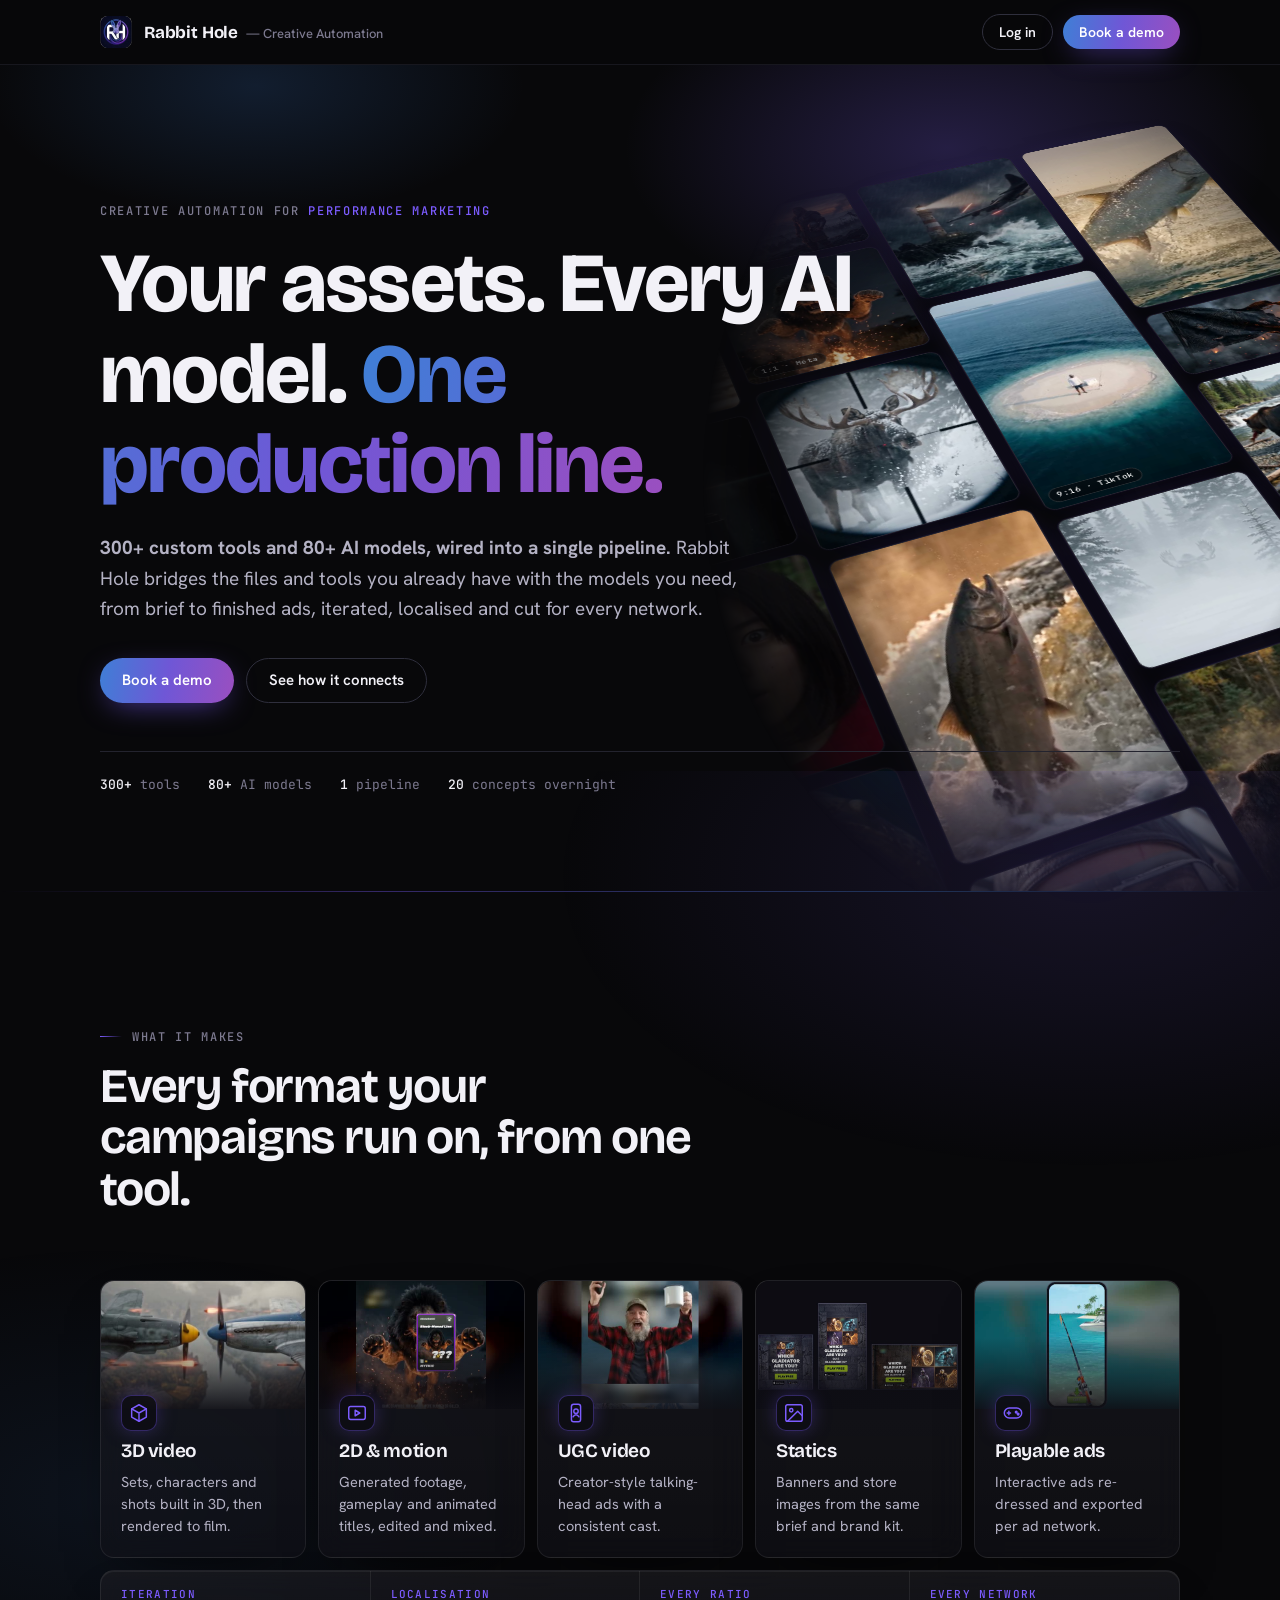
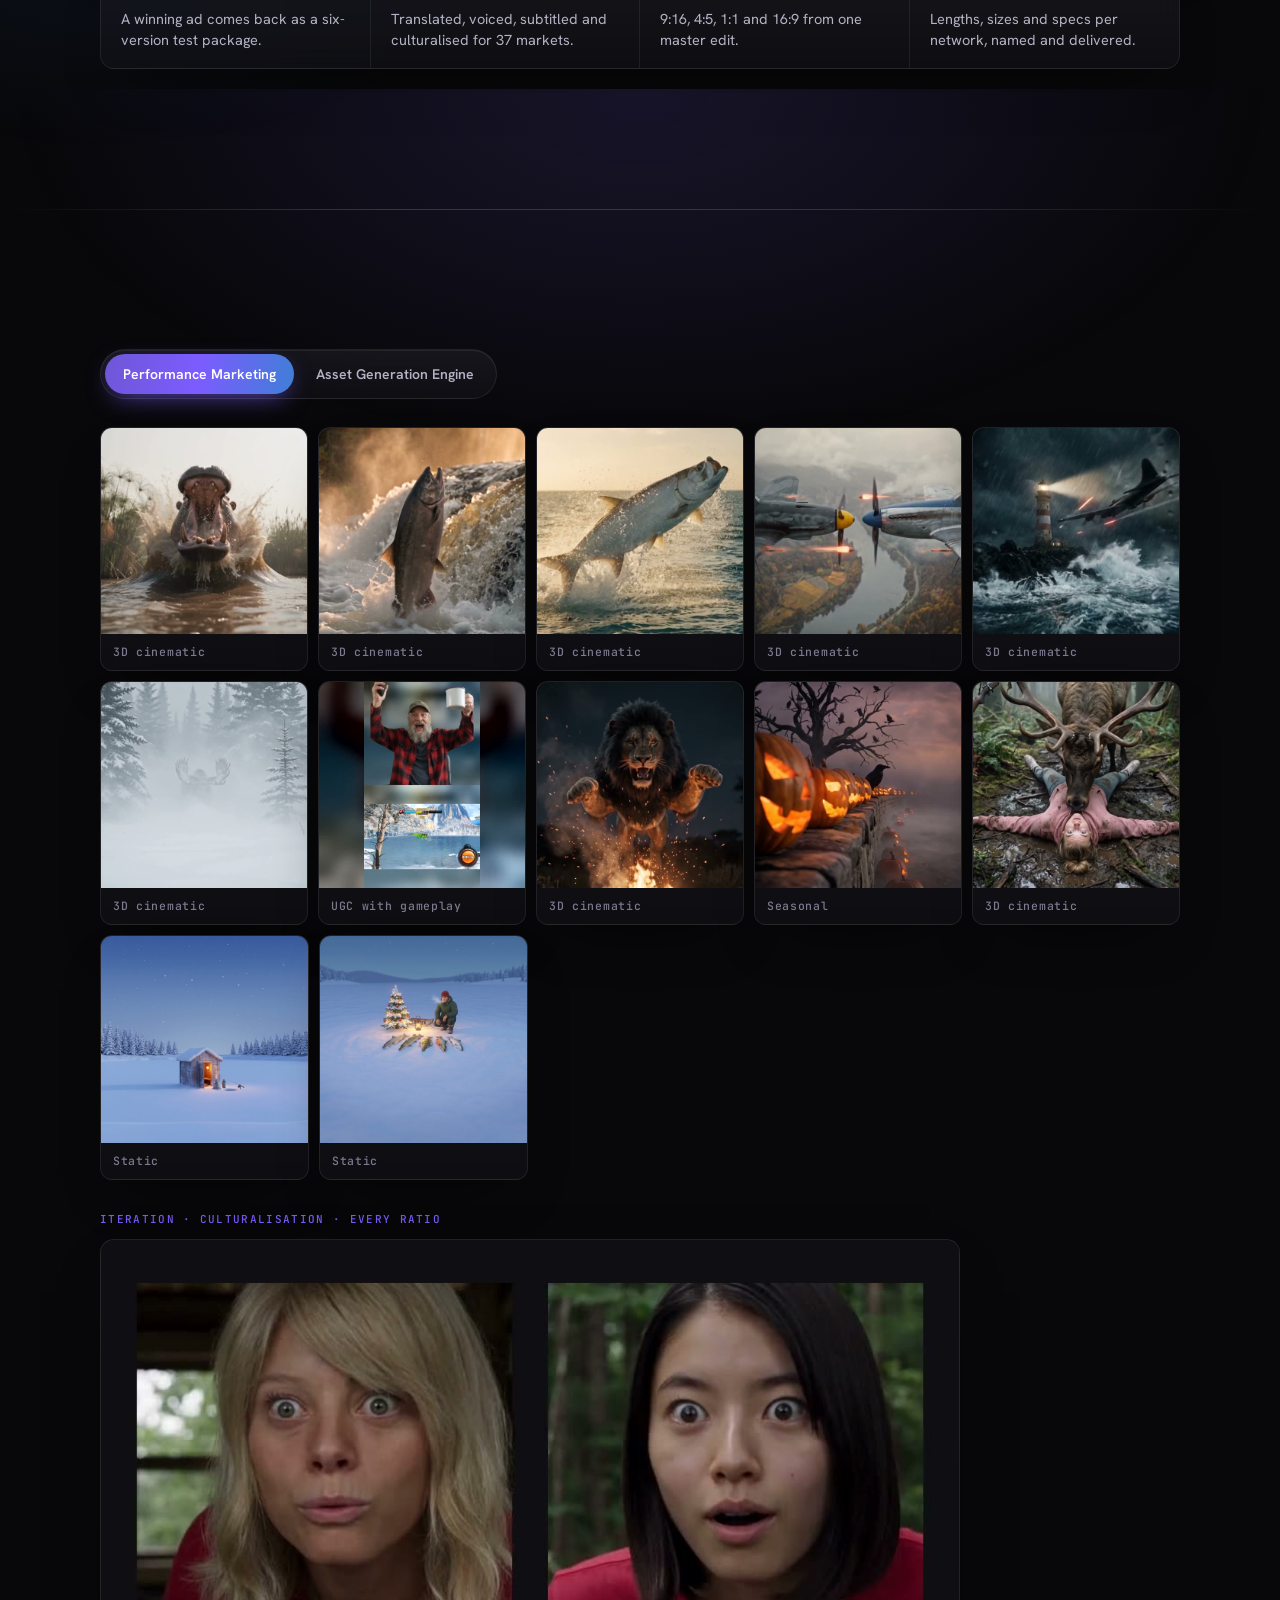
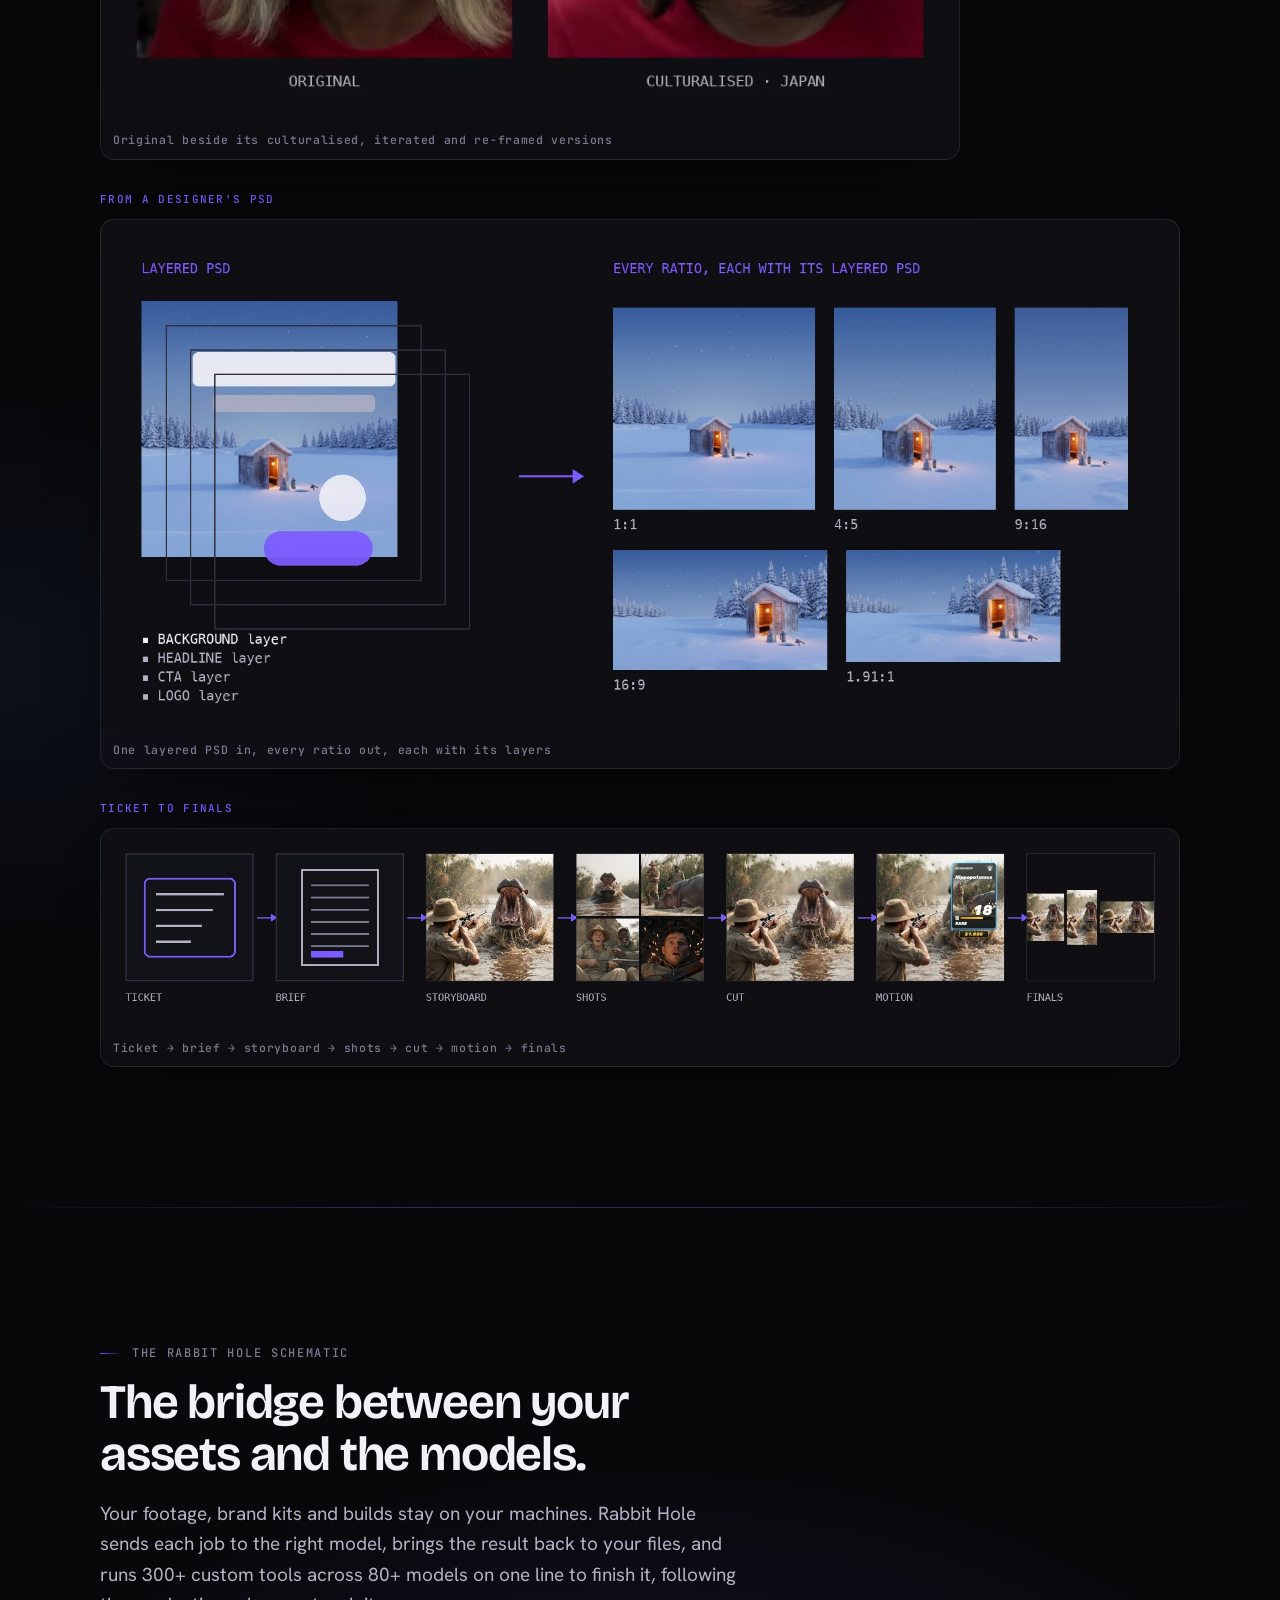
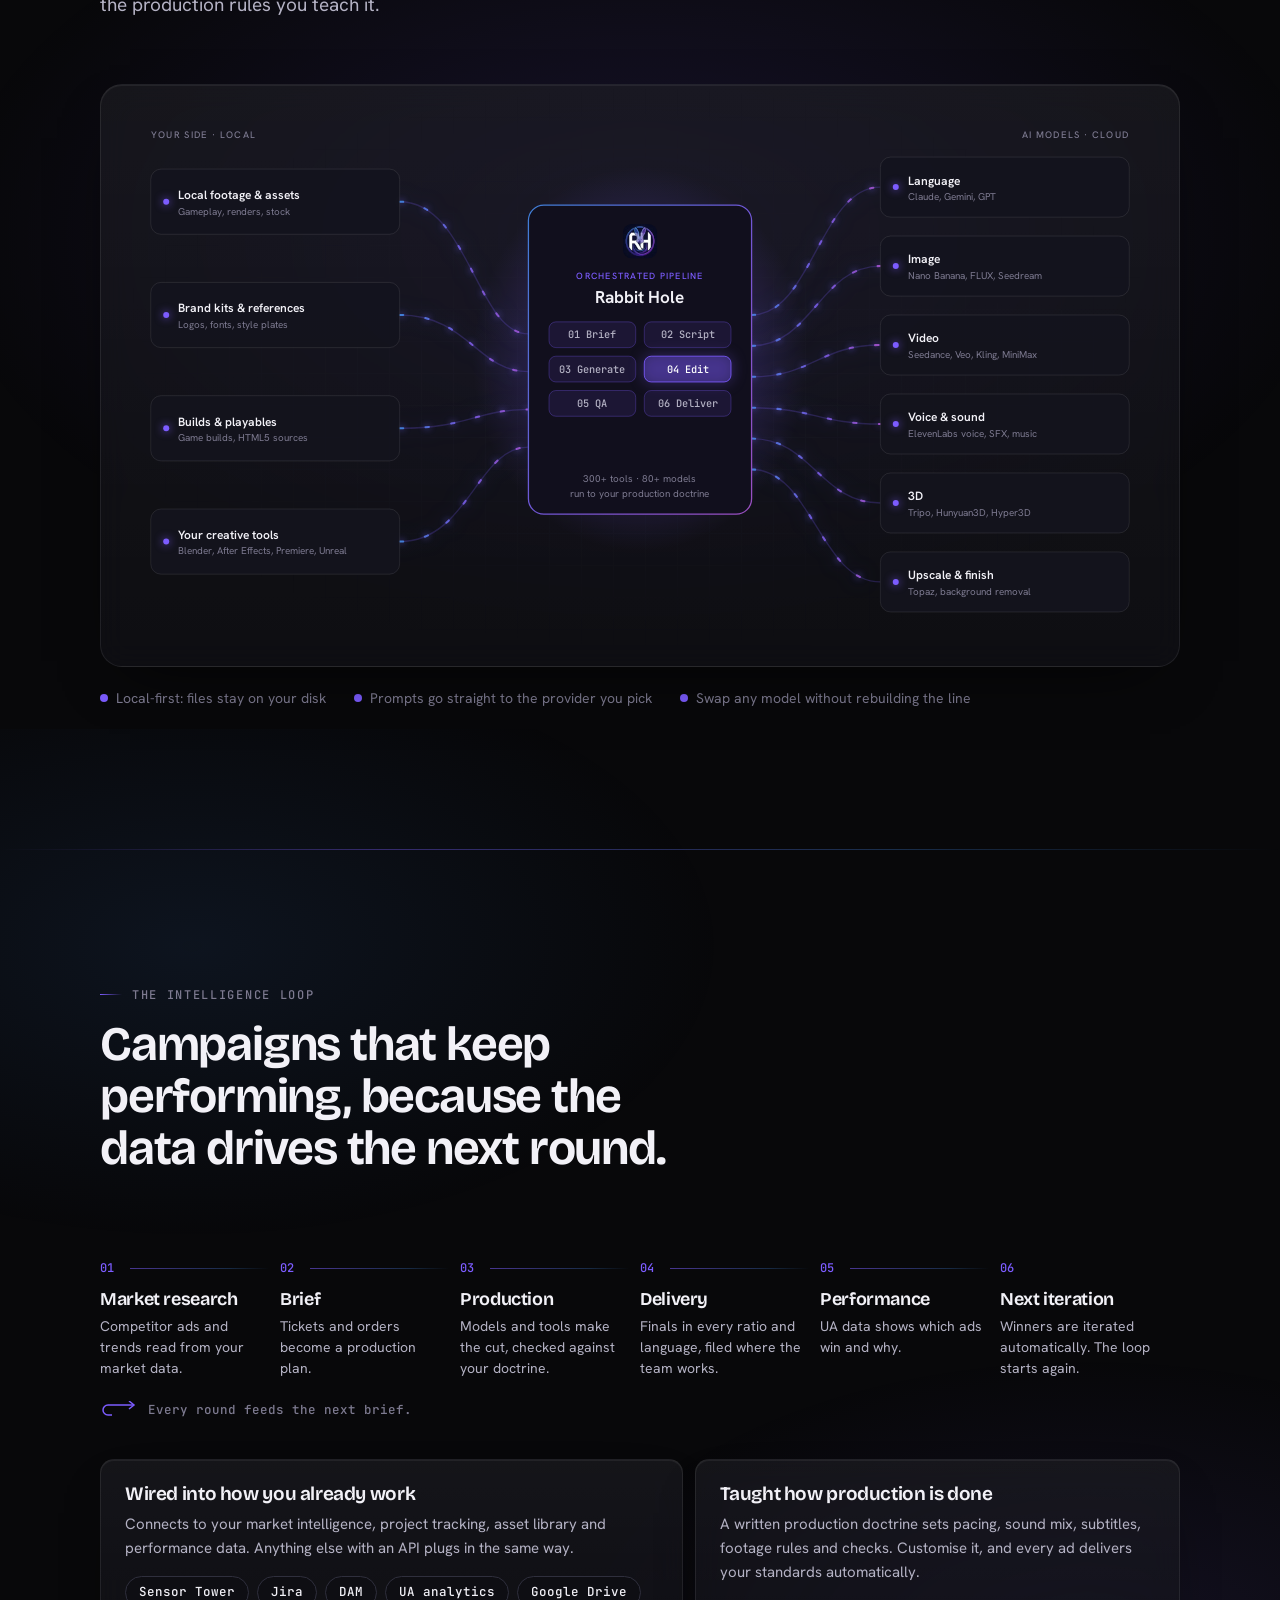
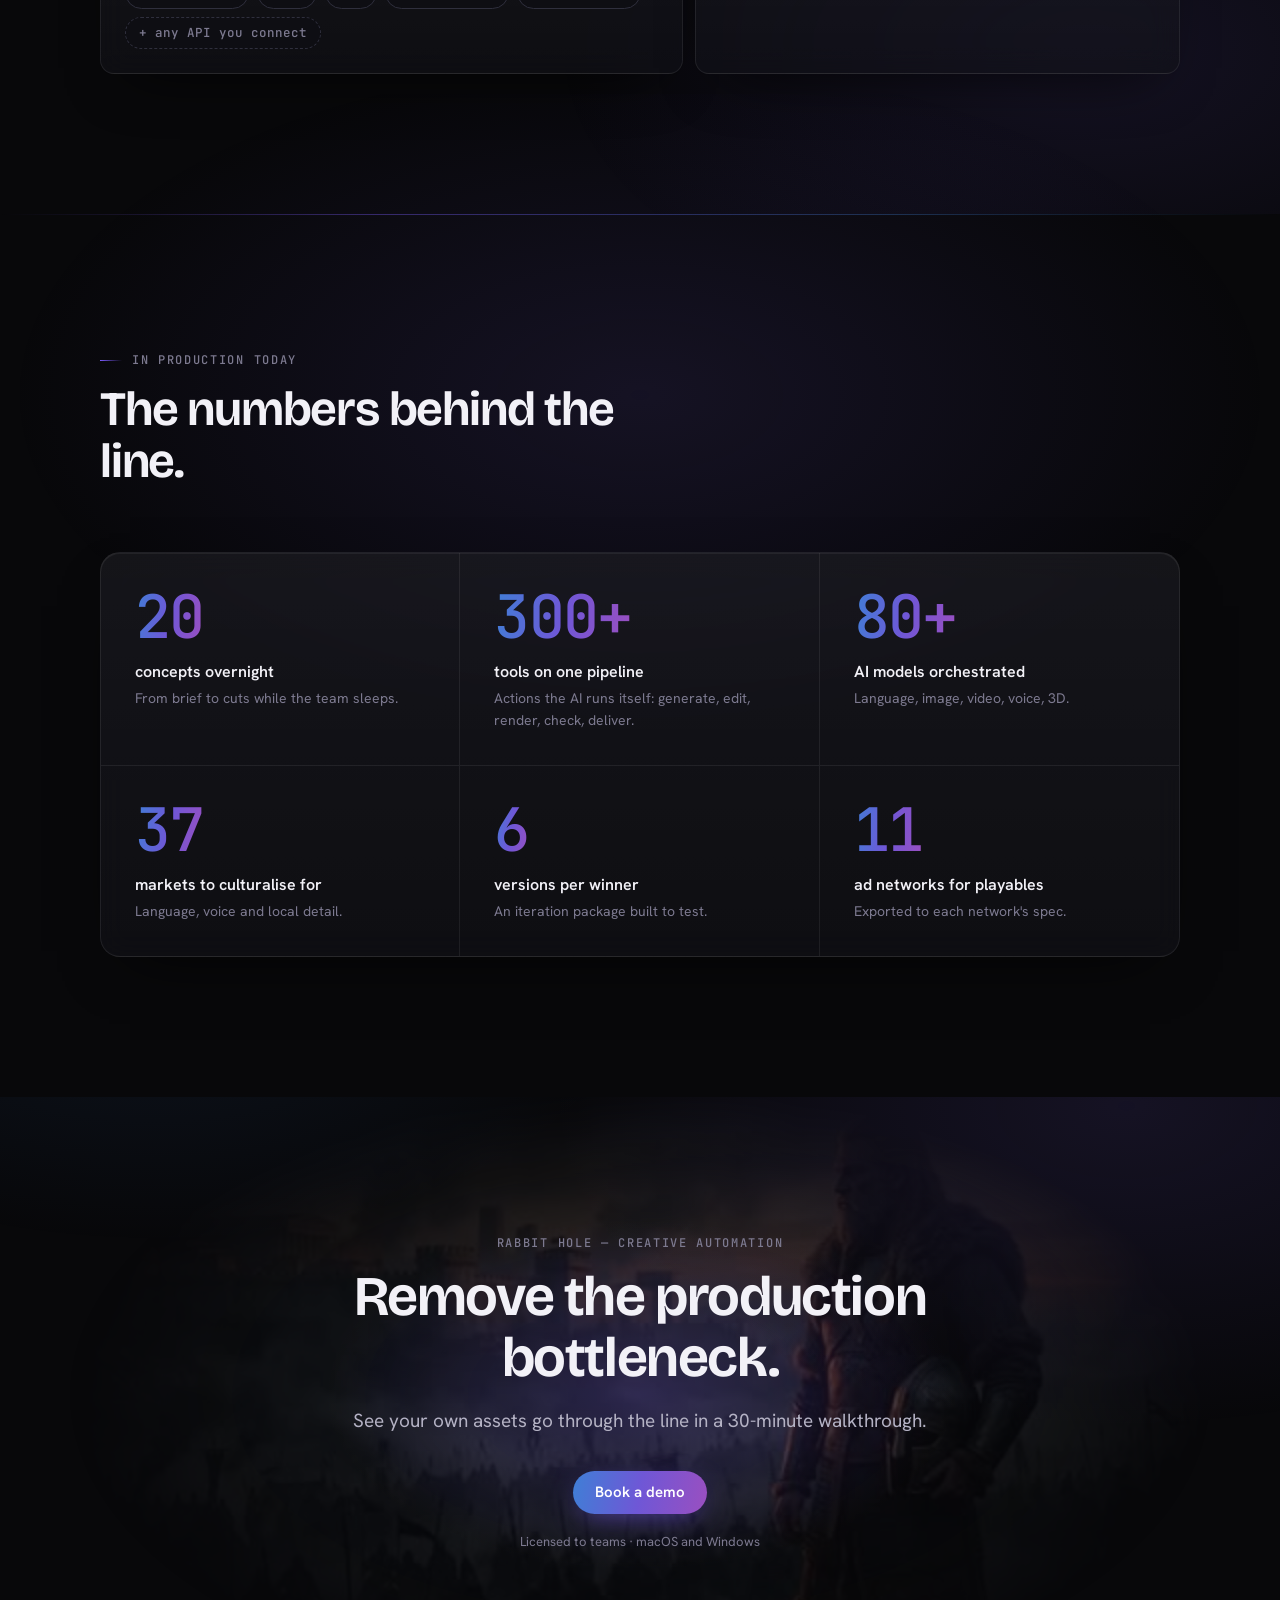
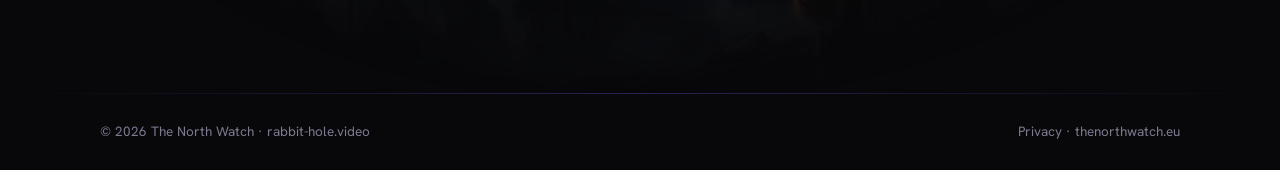
==== commit 134a4999: "Homepage: each 'What it makes' card shows its own kind of real work 3D video: an AI 3D dogfight shot" ====
--- a/index.html
+++ b/index.html
@@ -317,27 +317,27 @@
       </div>
       <div class="makes">
         <article class="make reveal" style="--i:0">
-          <div class="mk-media" aria-hidden="true"><video muted loop playsinline preload="none" poster="media/ad-08.jpg" data-src="media/ad-08.mp4"></video></div>
+          <div class="mk-media" aria-hidden="true"><video muted loop playsinline preload="none" poster="media/ad-04.jpg" data-src="media/ad-04.mp4"></video></div>
           <svg viewBox="0 0 24 24" aria-hidden="true"><path d="M12 3 20 7.5v9L12 21l-8-4.5v-9z"/><path d="M12 12 20 7.5M12 12 4 7.5M12 12v9"/></svg>
           <h3>3D video</h3><p>Sets, characters and shots built in 3D, then rendered to film.</p>
         </article>
         <article class="make reveal" style="--i:1">
-          <div class="mk-media" aria-hidden="true"><video muted loop playsinline preload="none" poster="media/eng-jungle.jpg" data-src="media/eng-jungle.mp4"></video></div>
+          <div class="mk-media" aria-hidden="true"><video muted loop playsinline preload="none" poster="media/card-motion.jpg" data-src="media/card-motion.mp4"></video></div>
           <svg viewBox="0 0 24 24" aria-hidden="true"><rect x="3" y="5" width="18" height="14" rx="2"/><path d="m10 9 5 3-5 3z"/></svg>
           <h3>2D &amp; motion</h3><p>Generated footage, gameplay and animated titles, edited and mixed.</p>
         </article>
         <article class="make reveal" style="--i:2">
-          <div class="mk-media" aria-hidden="true"><img src="media/ad-07.jpg" alt="" loading="lazy" decoding="async"></div>
+          <div class="mk-media" aria-hidden="true"><video muted loop playsinline preload="none" poster="media/card-ugc.jpg" data-src="media/card-ugc.mp4"></video></div>
           <svg viewBox="0 0 24 24" aria-hidden="true"><rect x="7" y="2.5" width="10" height="19" rx="2.5"/><circle cx="12" cy="10" r="2.4"/><path d="M8.8 16.2c.8-1.6 1.9-2.4 3.2-2.4s2.4.8 3.2 2.4"/></svg>
           <h3>UGC video</h3><p>Creator-style talking-head ads with a consistent cast.</p>
         </article>
         <article class="make reveal" style="--i:3">
-          <div class="mk-media" aria-hidden="true"><img src="media/ad-static-1.jpg" alt="" loading="lazy" decoding="async"></div>
+          <div class="mk-media" aria-hidden="true"><img src="media/card-statics.jpg" alt="" loading="lazy" decoding="async"></div>
           <svg viewBox="0 0 24 24" aria-hidden="true"><rect x="3" y="3" width="18" height="18" rx="2"/><circle cx="9" cy="9" r="1.8"/><path d="m21 15-5-5L5 21"/></svg>
           <h3>Statics</h3><p>Banners and store images from the same brief and brand kit.</p>
         </article>
         <article class="make reveal" style="--i:4">
-          <div class="mk-media" aria-hidden="true"><img src="media/eng-mobile.jpg" alt="" loading="lazy" decoding="async"></div>
+          <div class="mk-media" aria-hidden="true"><video muted loop playsinline preload="none" poster="media/card-playable.jpg" data-src="media/card-playable.mp4"></video></div>
           <svg viewBox="0 0 24 24" aria-hidden="true"><rect x="2.5" y="6.5" width="19" height="11" rx="5.5"/><path d="M7.5 10.2v3.6M5.7 12h3.6"/><circle cx="15.5" cy="11" r=".9"/><circle cx="17.6" cy="13.2" r=".9"/></svg>
           <h3>Playable ads</h3><p>Interactive ads re-dressed and exported per ad network.</p>
         </article>
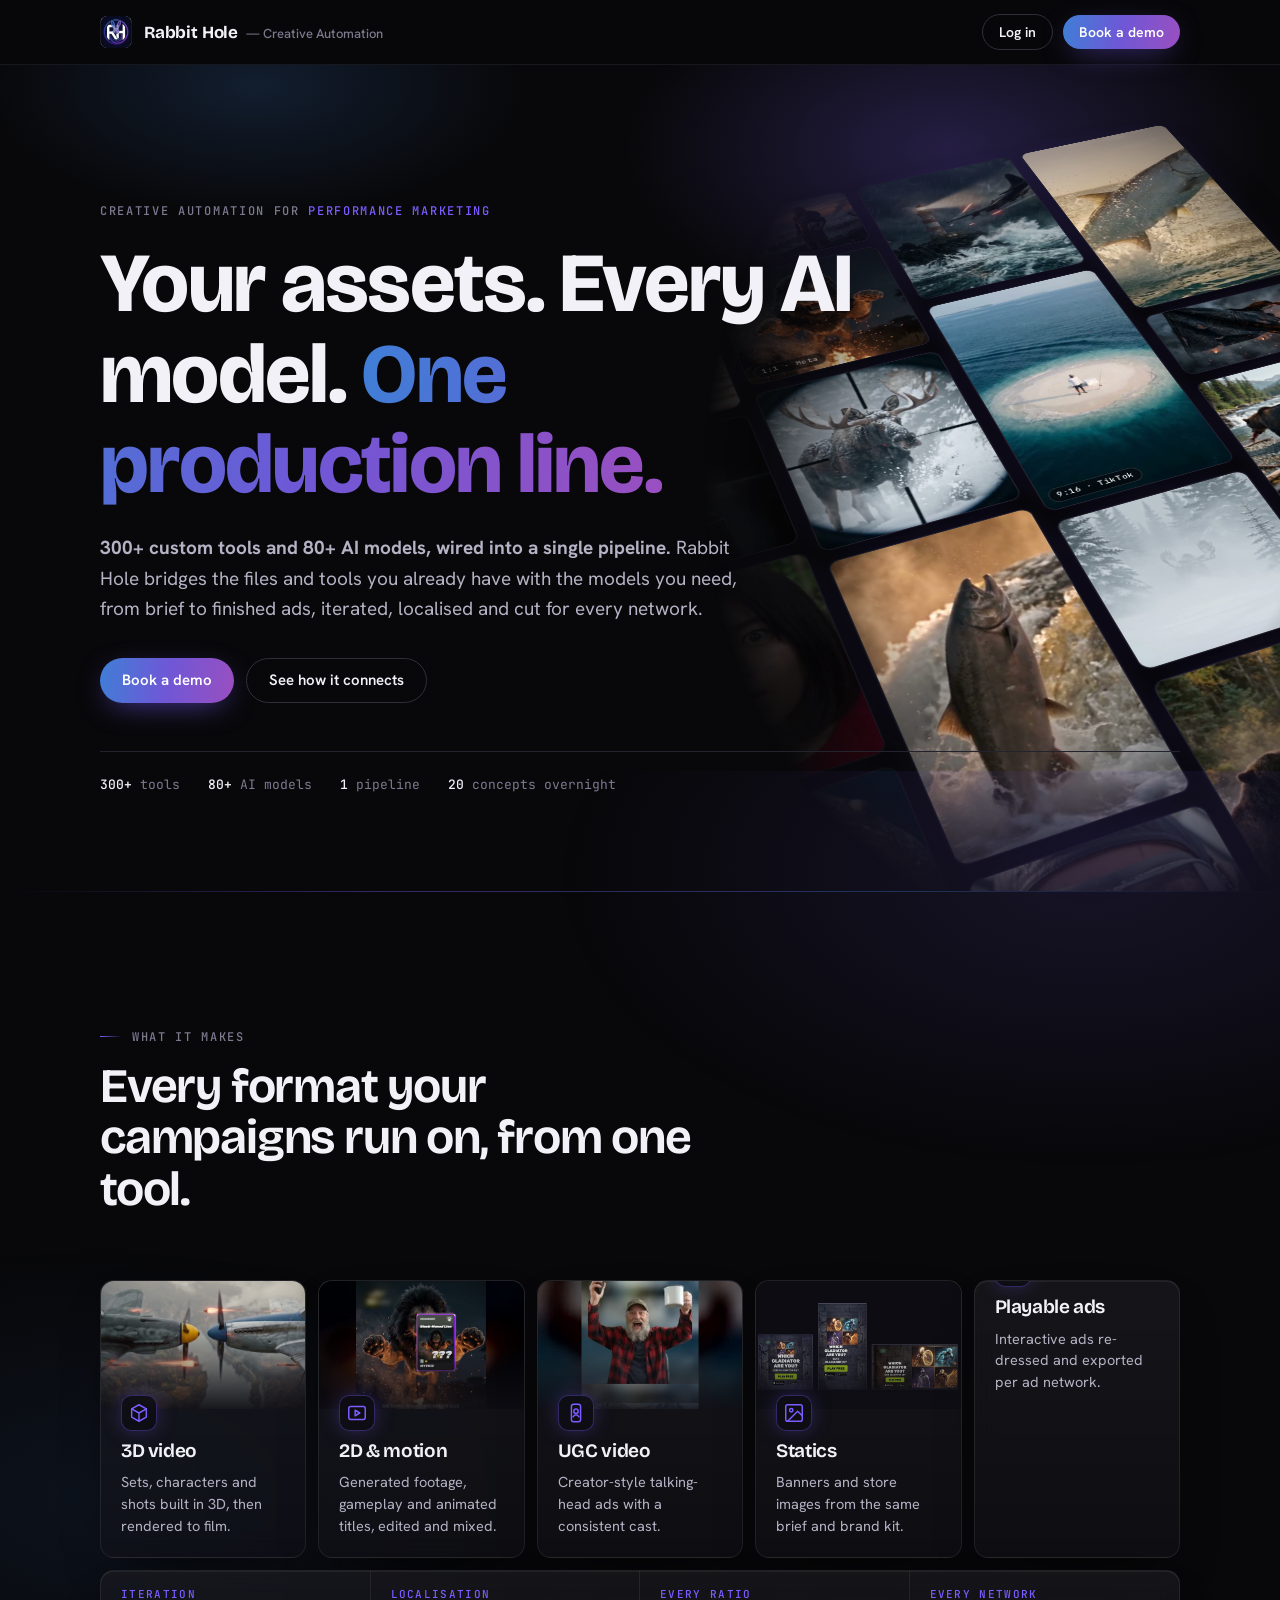
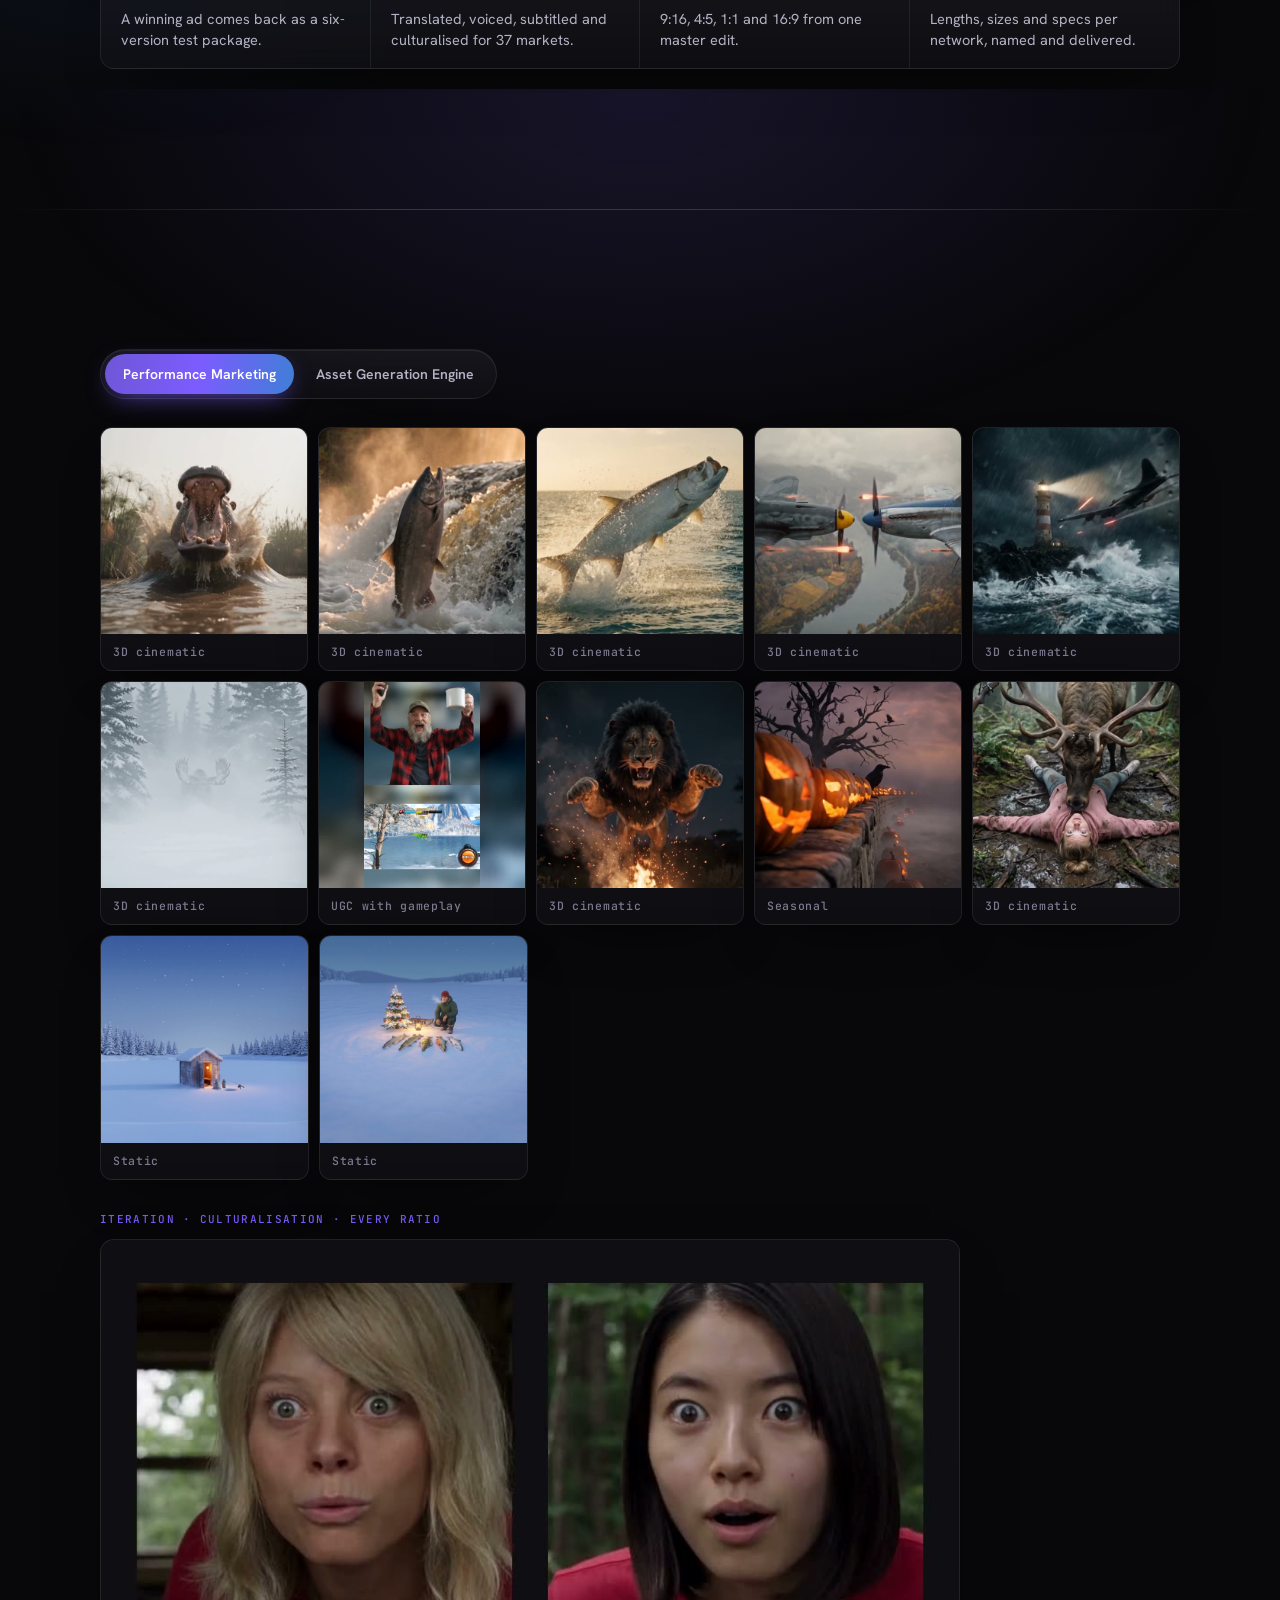
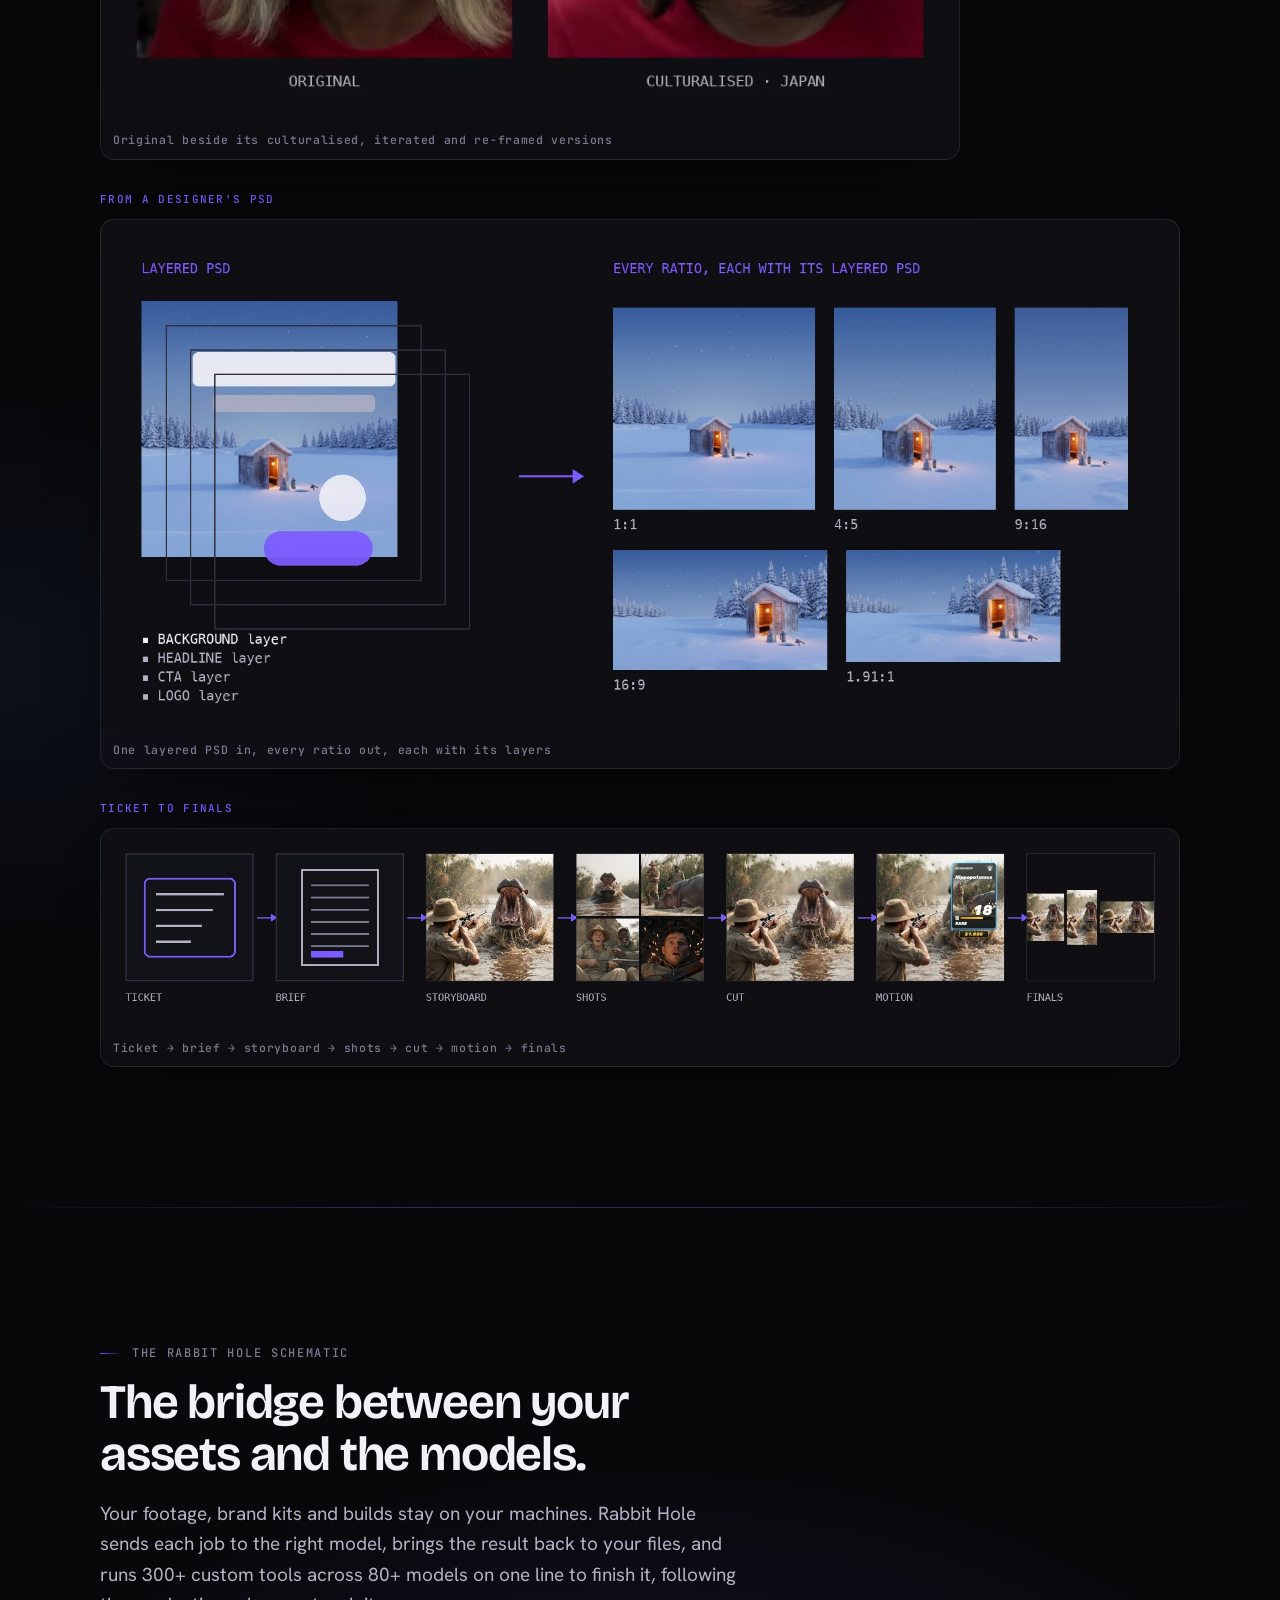
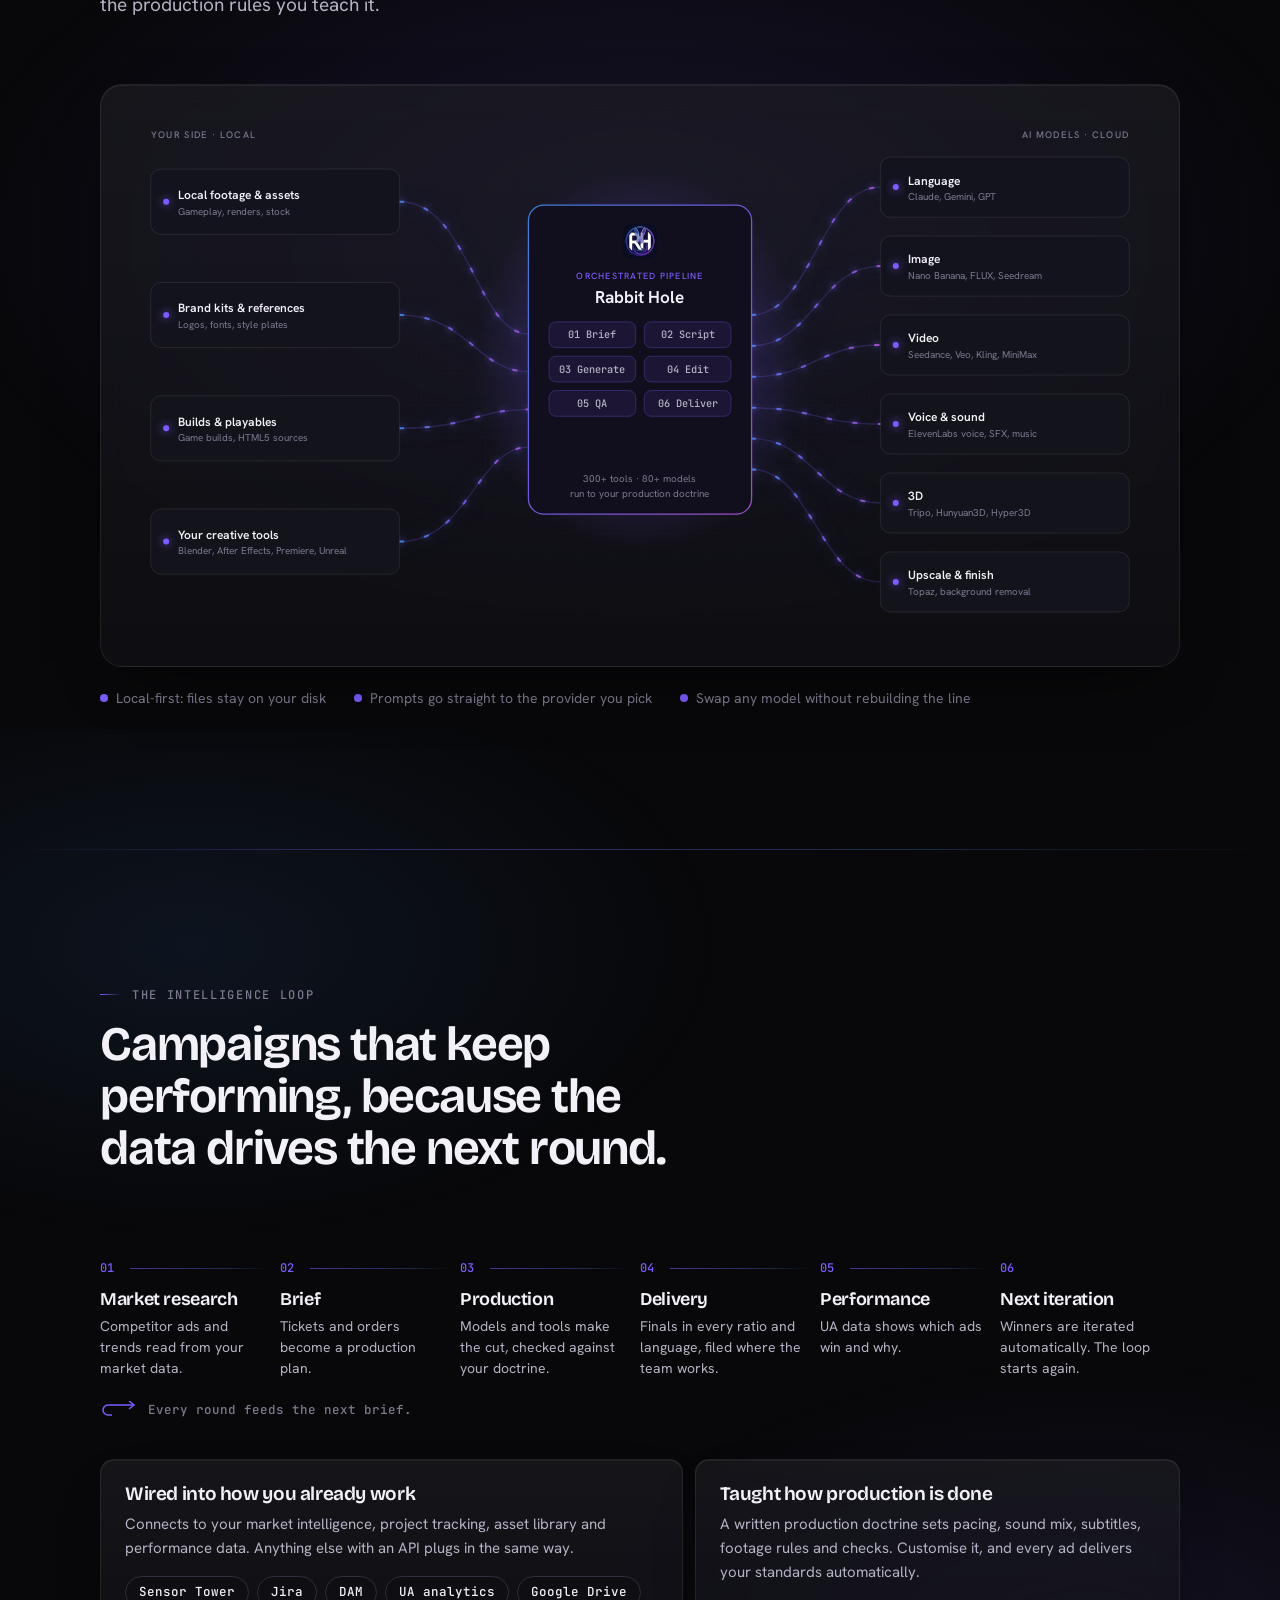
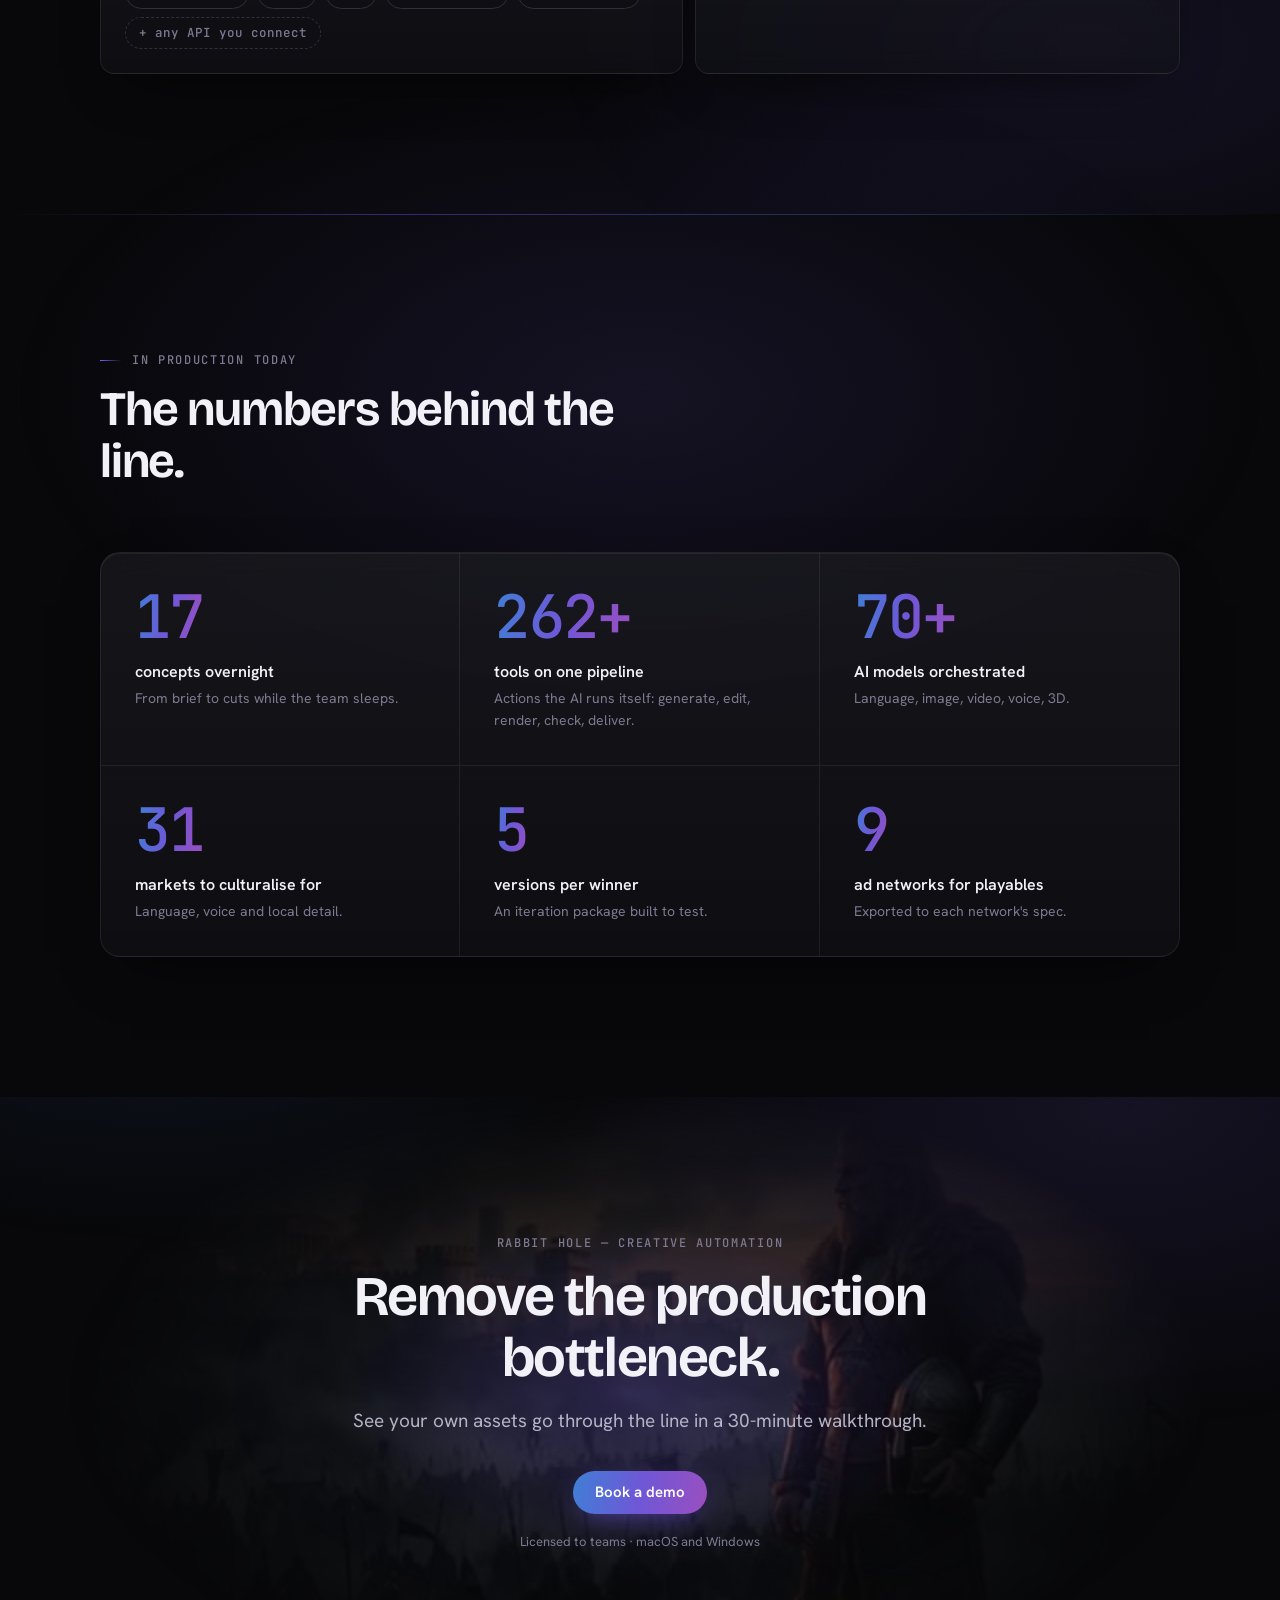
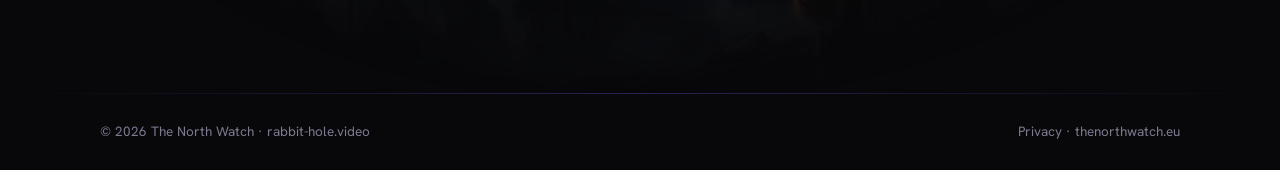
==== commit 7982b1a1: "Homepage: remove the playable clip from the Playable ads card (not confirmed released); the card sho" ====
--- a/index.html
+++ b/index.html
@@ -337,7 +337,6 @@
           <h3>Statics</h3><p>Banners and store images from the same brief and brand kit.</p>
         </article>
         <article class="make reveal" style="--i:4">
-          <div class="mk-media" aria-hidden="true"><video muted loop playsinline preload="none" poster="media/card-playable.jpg" data-src="media/card-playable.mp4"></video></div>
           <svg viewBox="0 0 24 24" aria-hidden="true"><rect x="2.5" y="6.5" width="19" height="11" rx="5.5"/><path d="M7.5 10.2v3.6M5.7 12h3.6"/><circle cx="15.5" cy="11" r=".9"/><circle cx="17.6" cy="13.2" r=".9"/></svg>
           <h3>Playable ads</h3><p>Interactive ads re-dressed and exported per ad network.</p>
         </article>
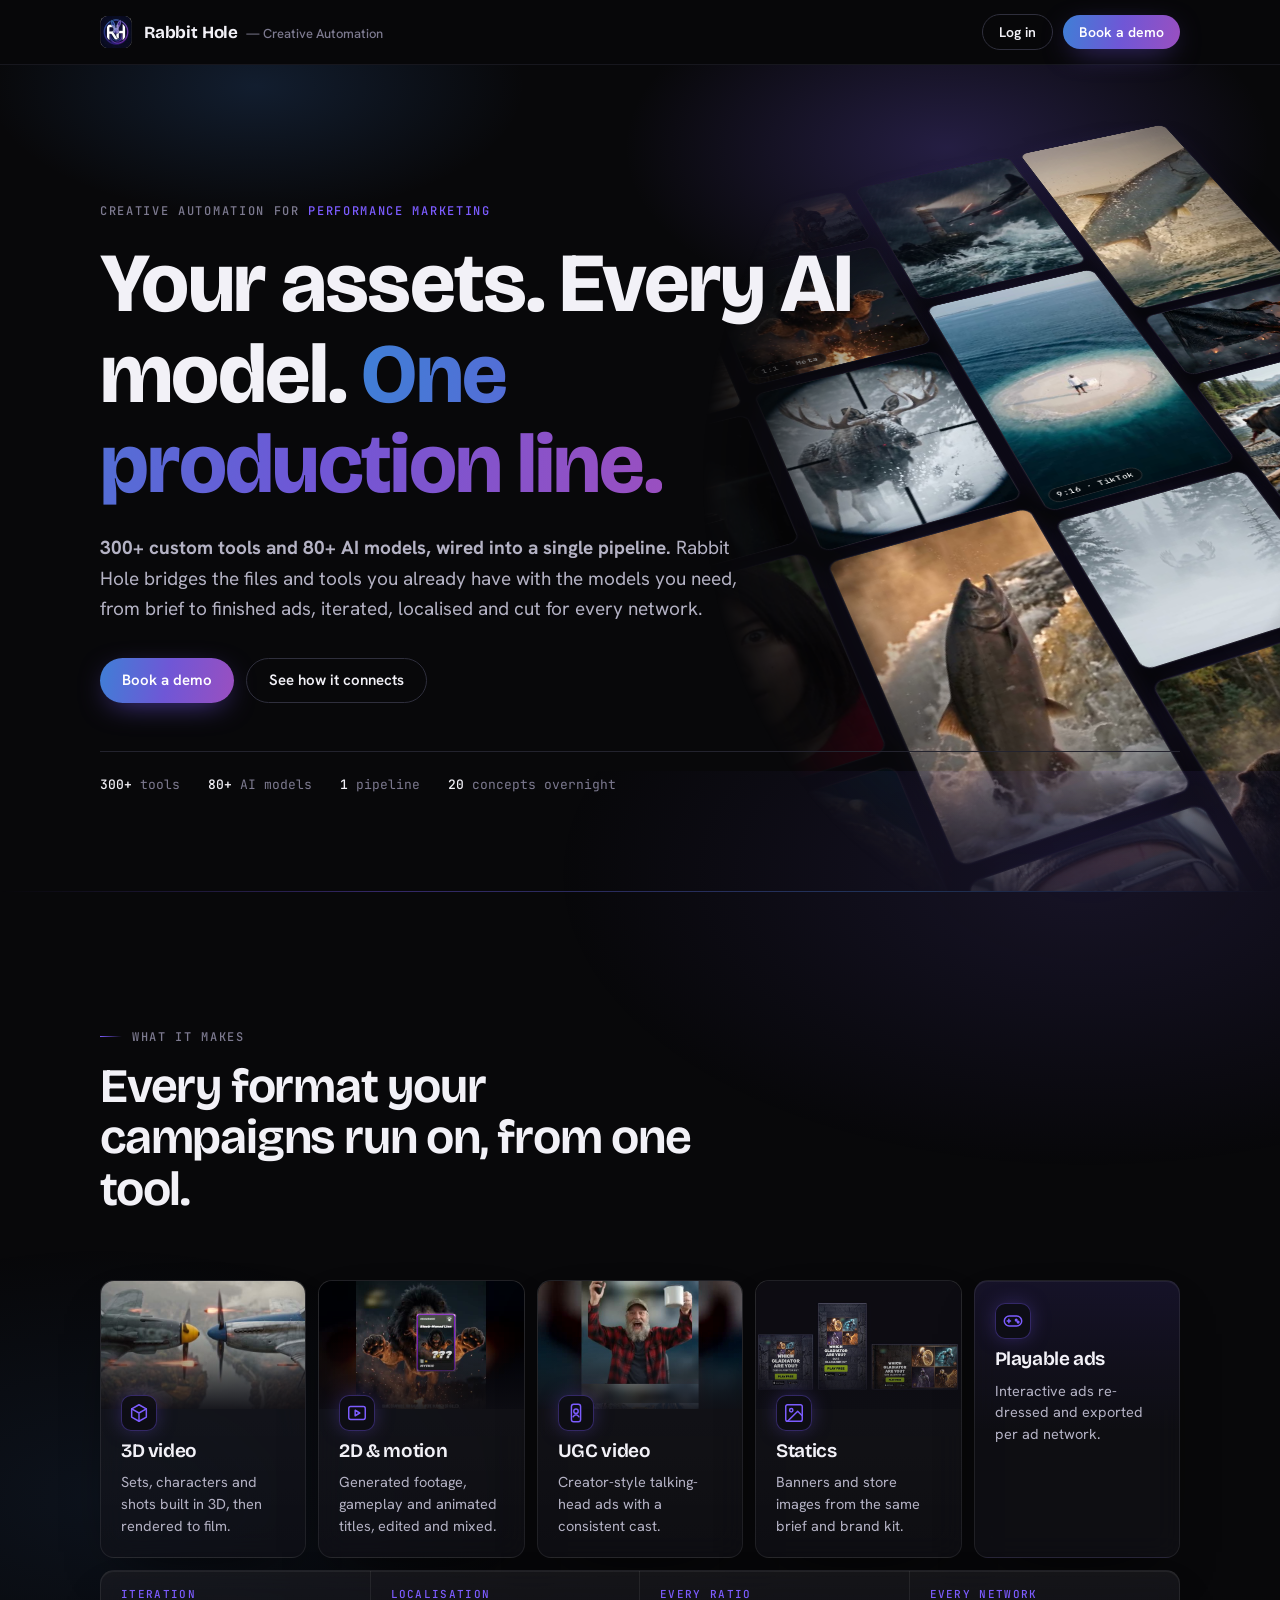
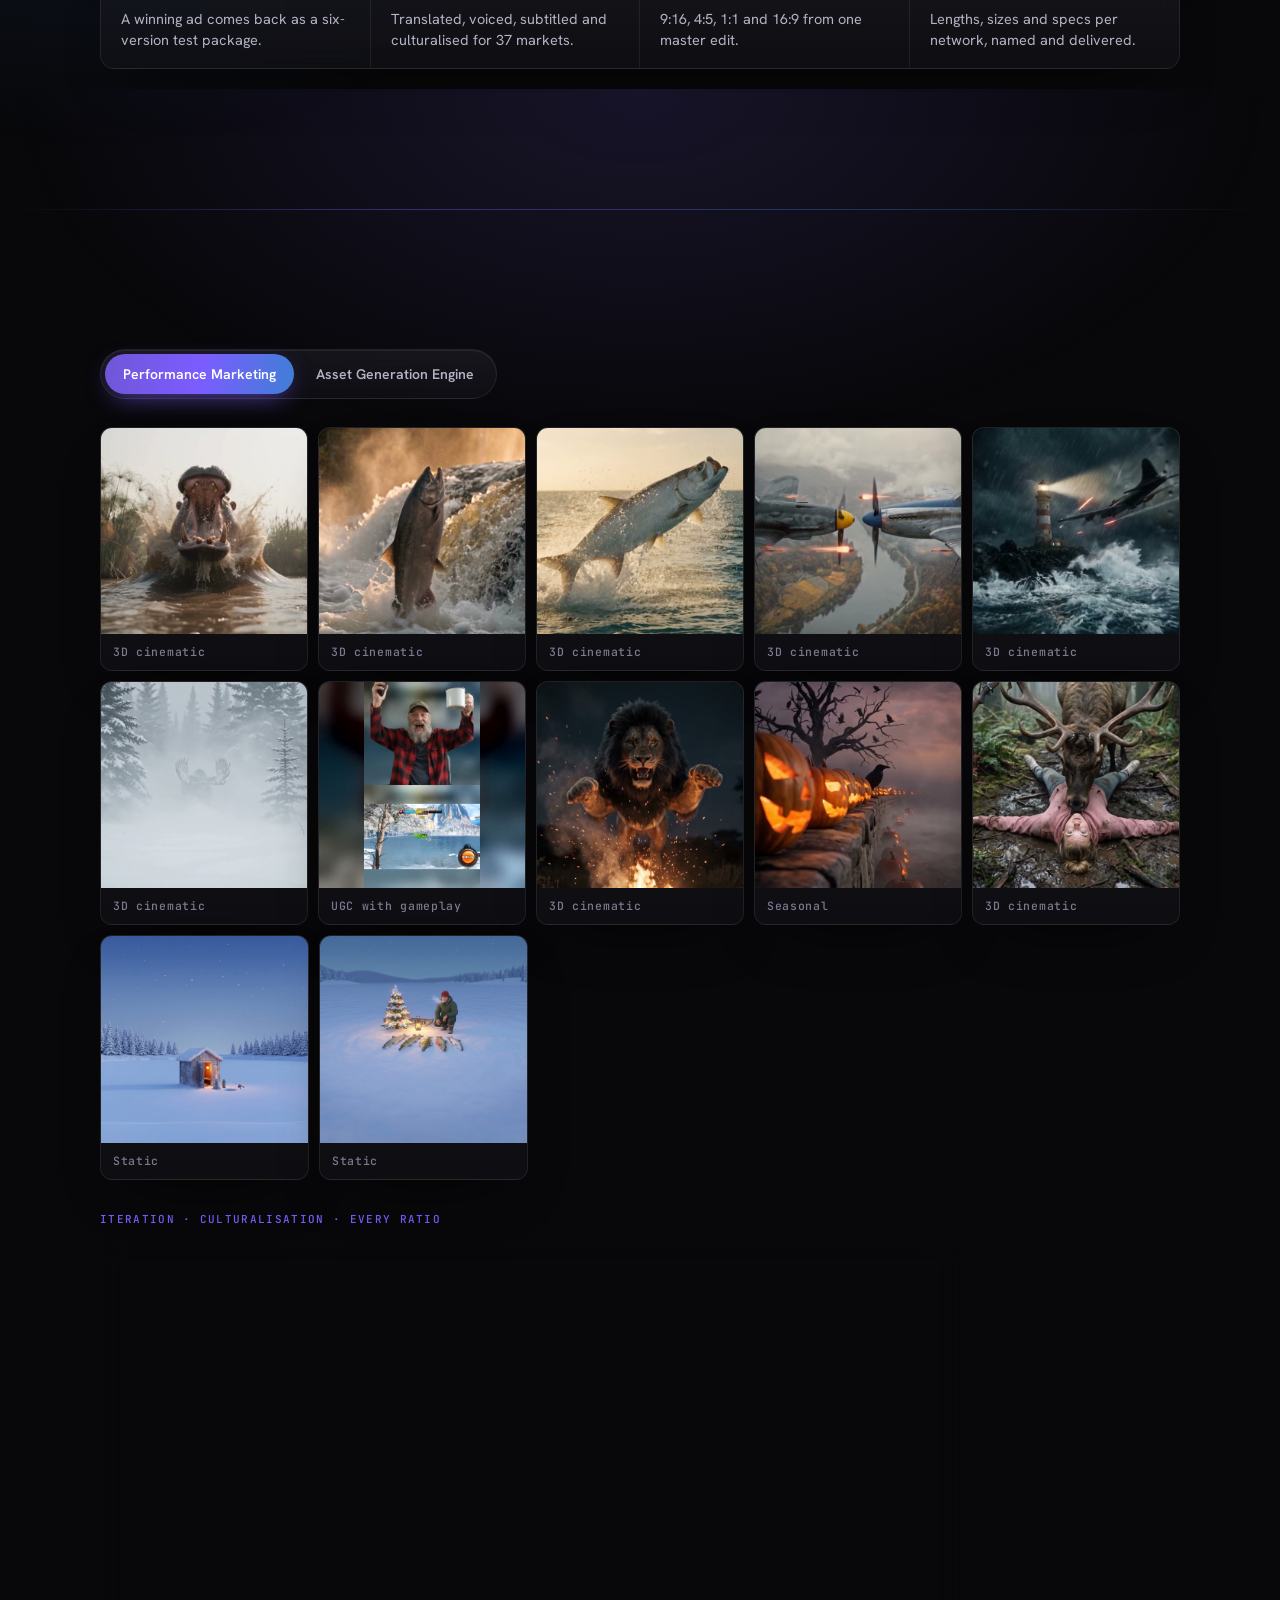
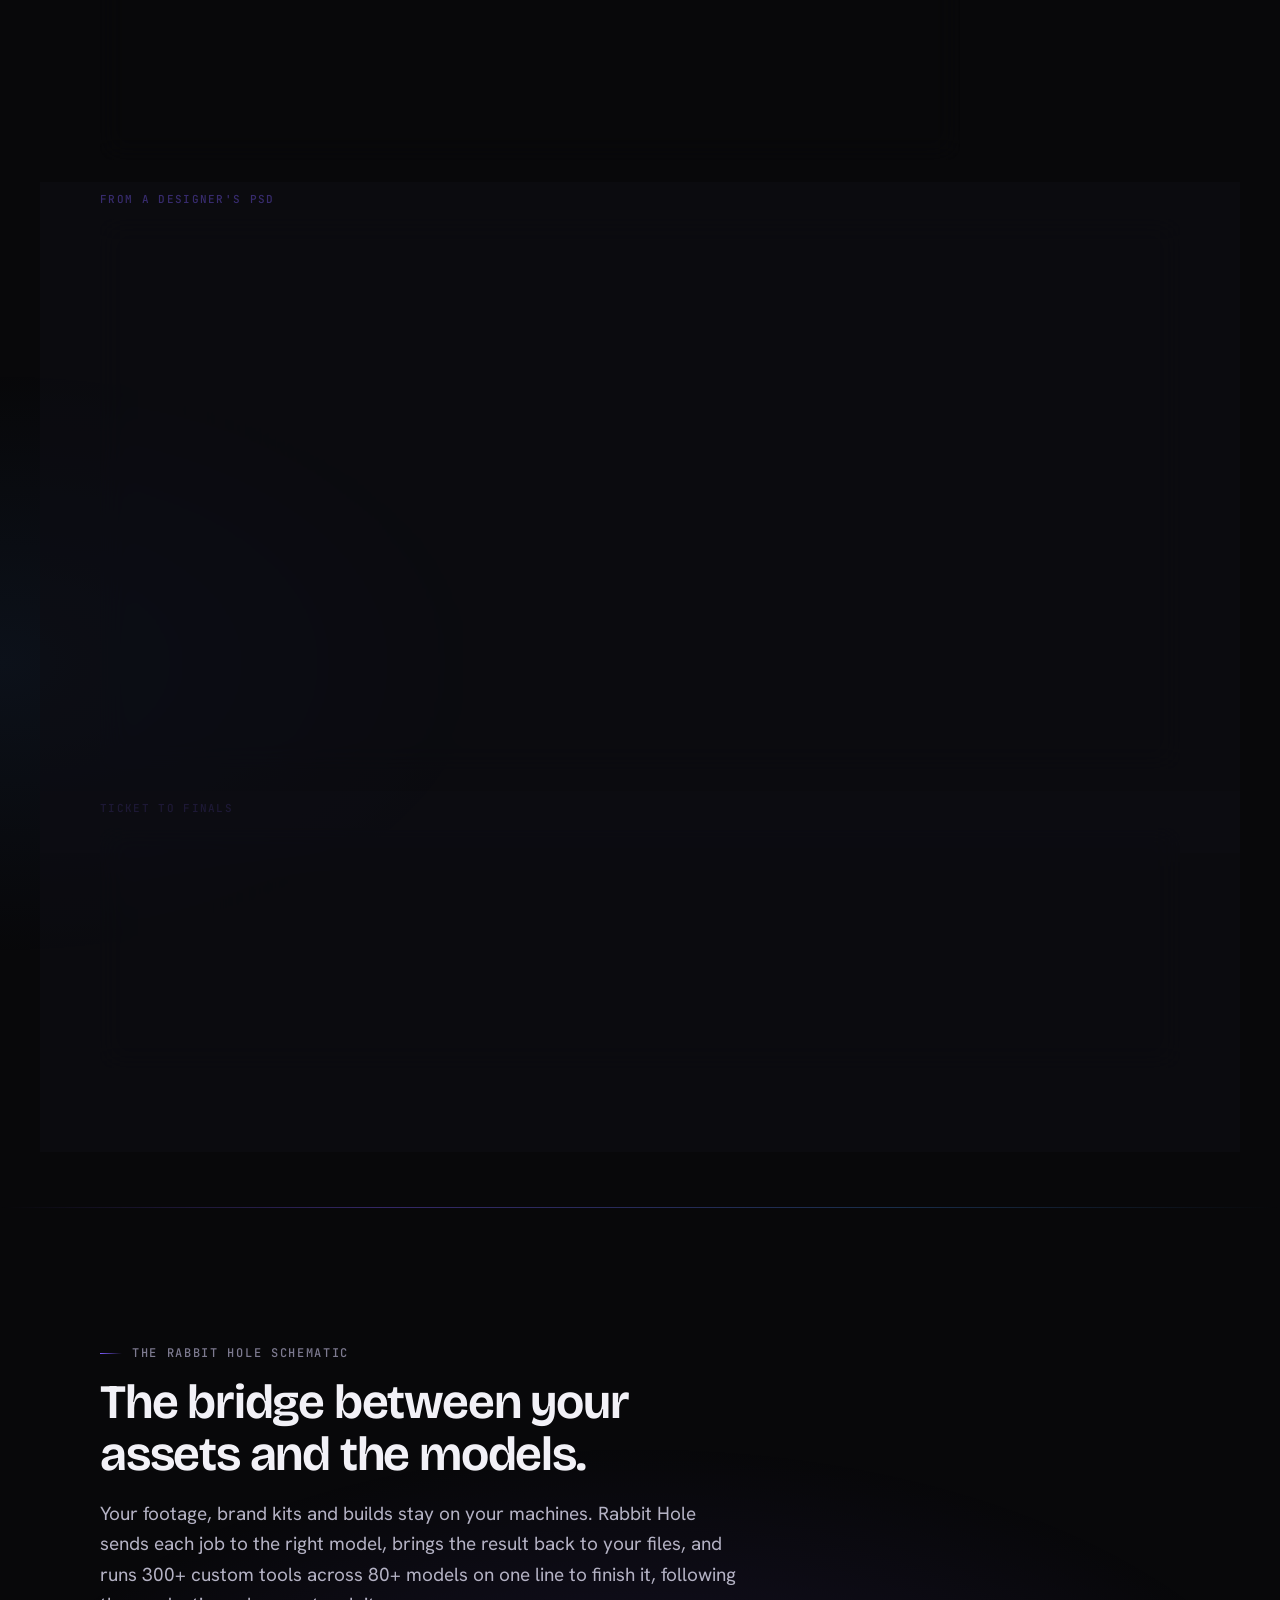
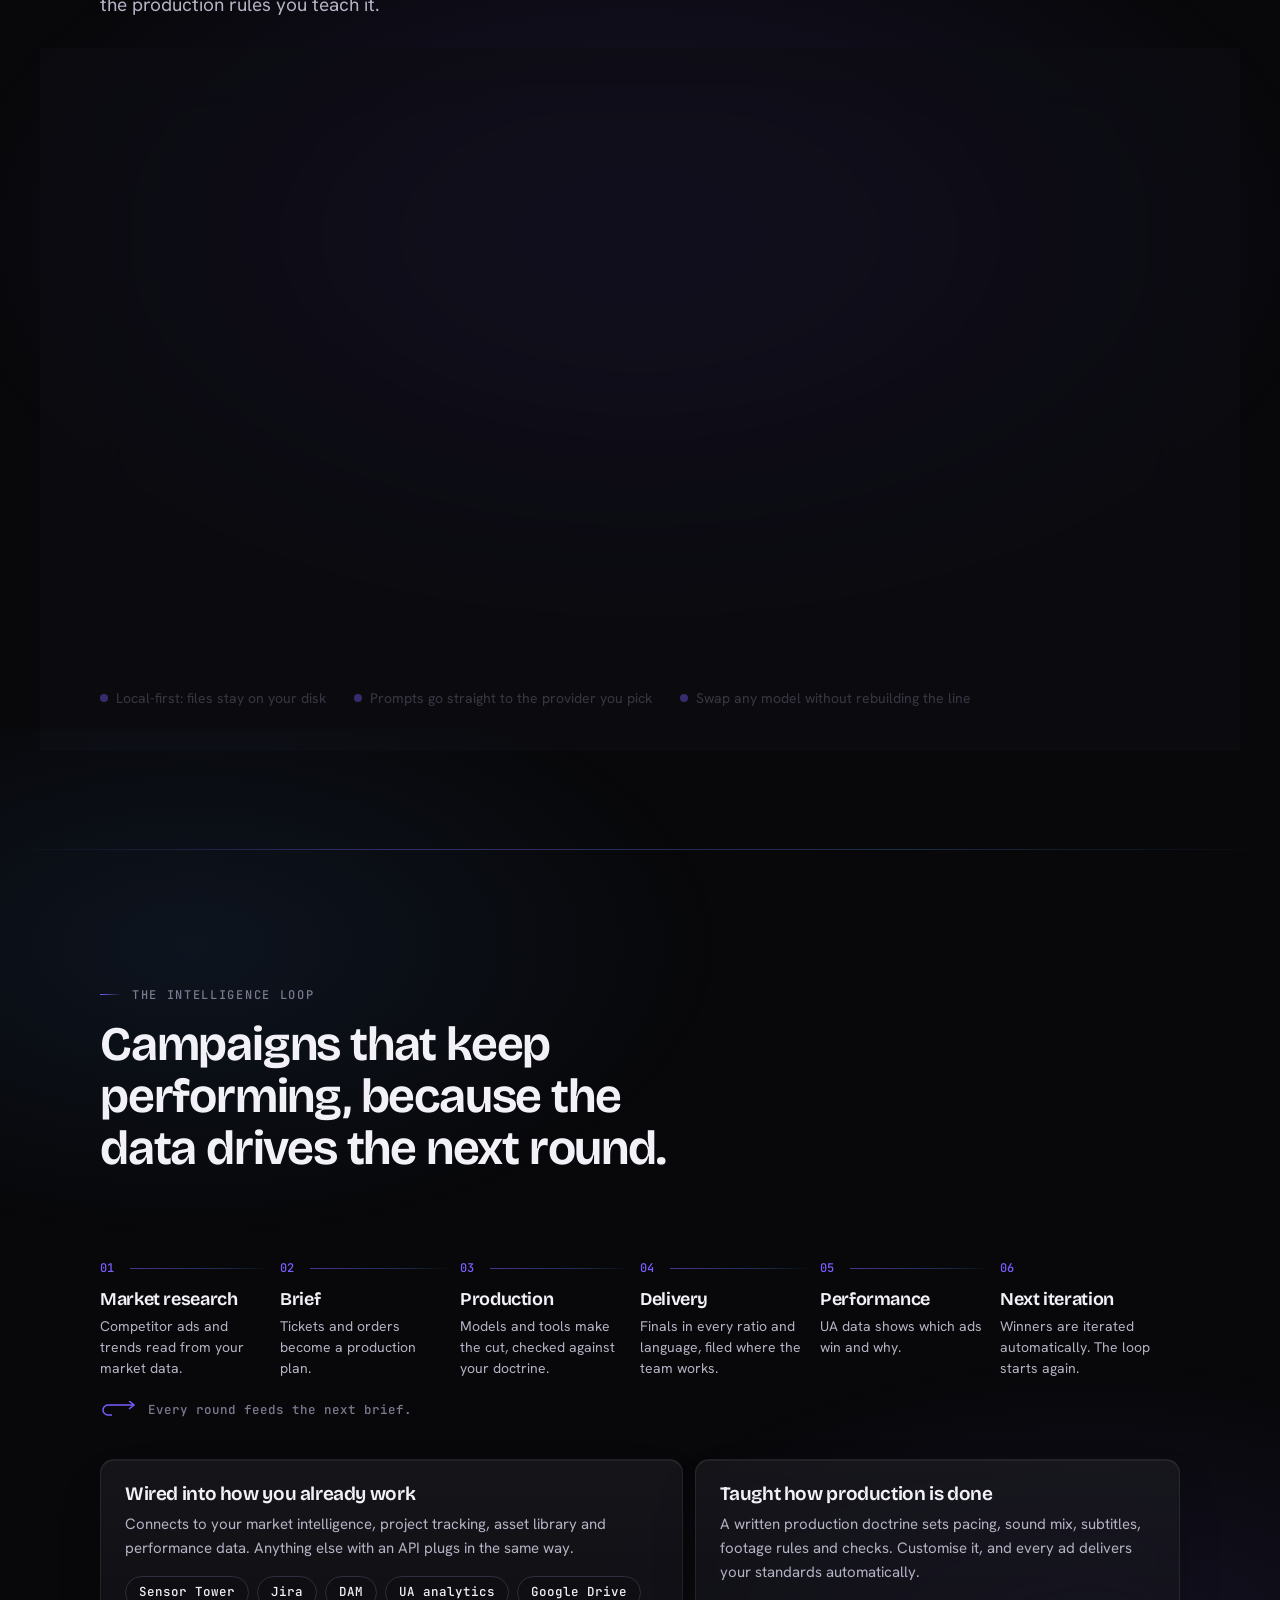
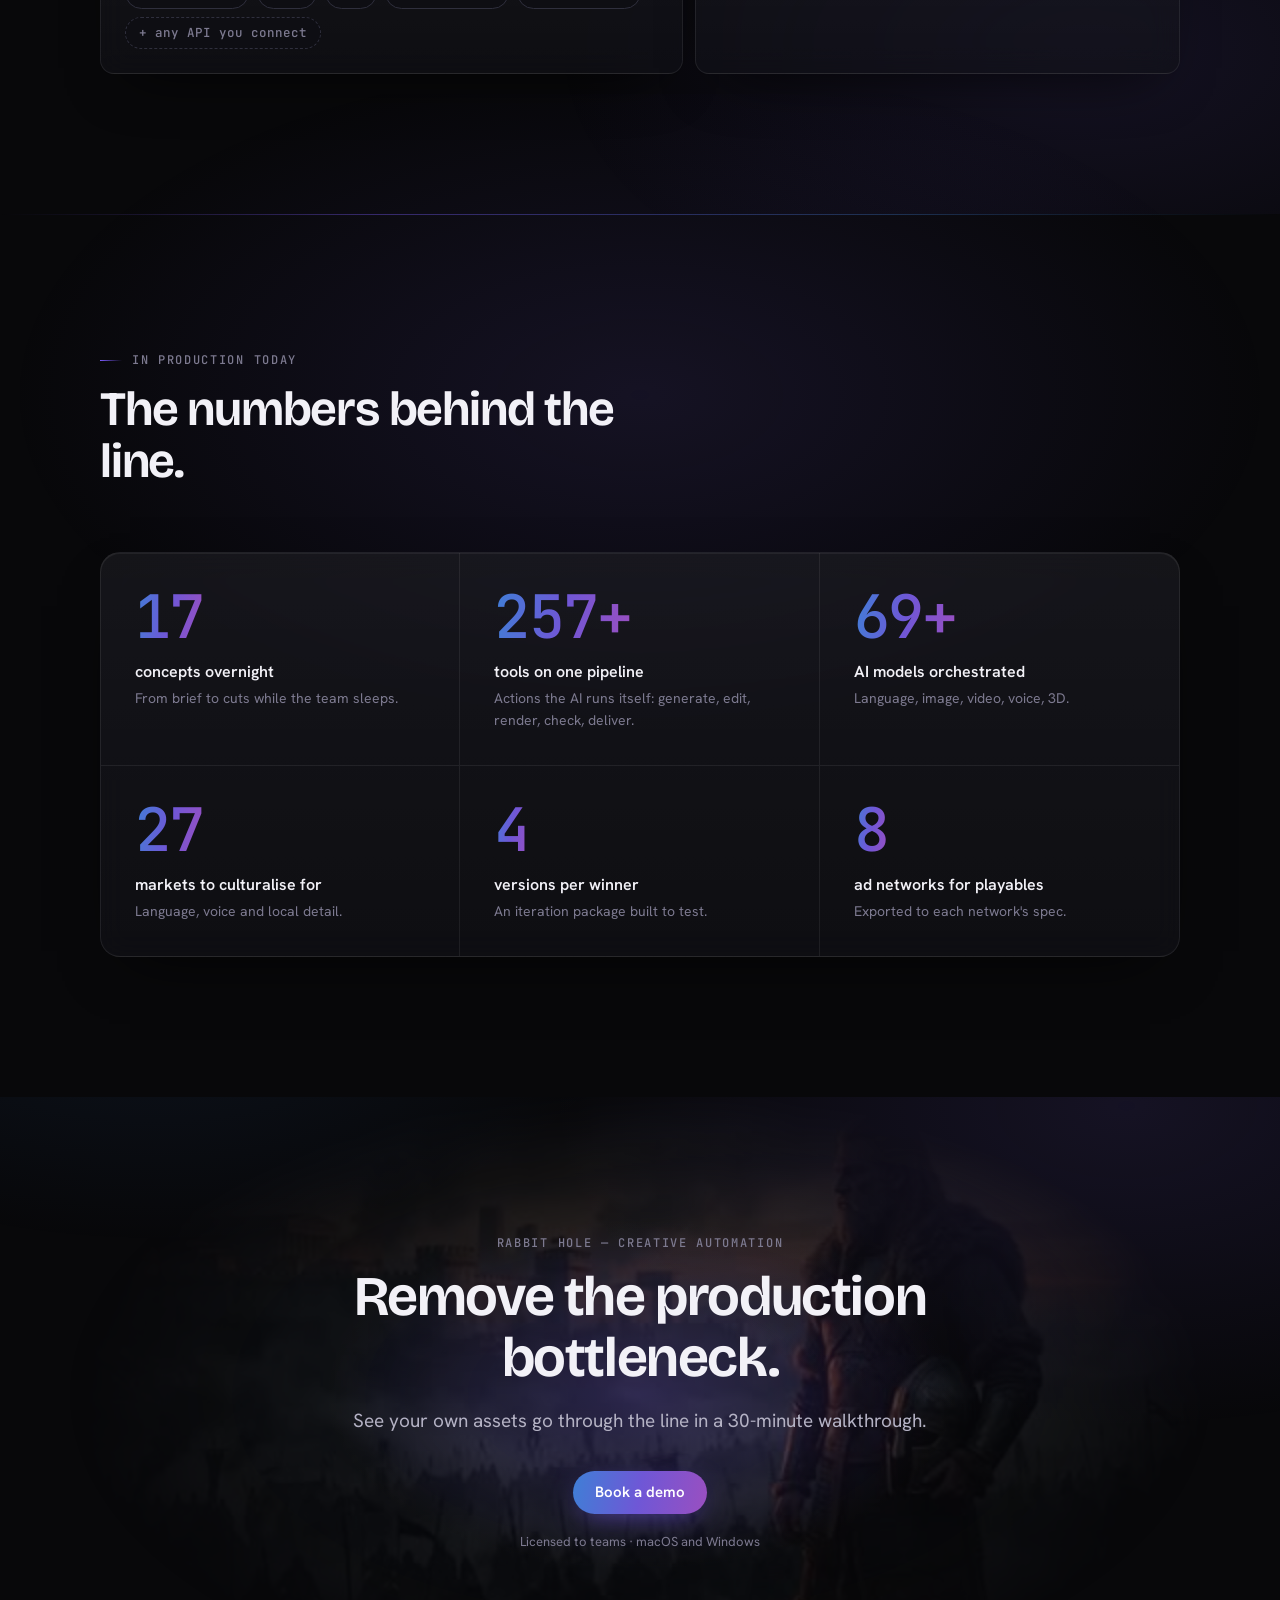
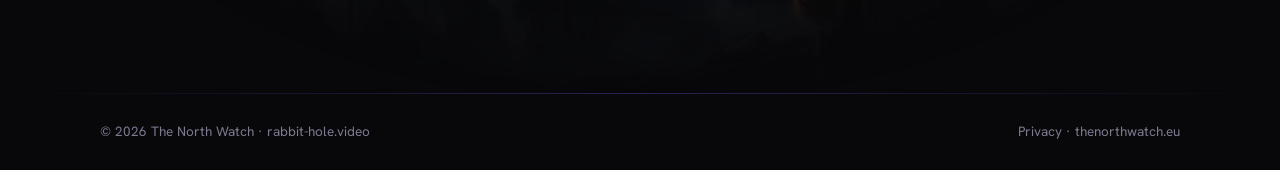
==== commit 05eeb13c: "Homepage: the media-less Playable ads card keeps its icon inside the card, on a dark gradient Co-Aut" ====
--- a/index.html
+++ b/index.html
@@ -272,6 +272,8 @@
 footer::before{content:"";position:absolute;left:0;right:0;top:0;height:1px;background:linear-gradient(90deg,transparent,rgba(124,92,255,.3),transparent)}
 @media (max-width:640px){main > section{padding:72px 0}.make svg{margin-top:-26px}}
 @media (prefers-reduced-motion:reduce){.make,.card,.sc-tile,.num,.make .mk-media img,.make .mk-media video,.sc-pill{transition:none!important}.make:hover,.card:hover,.sc-tile:hover{transform:none}.schem .flow{animation:none}}
+.make:not(:has(.mk-media)){padding-top:22px;background:linear-gradient(180deg,rgba(124,92,255,.10),rgba(255,255,255,.01) 55%),rgba(14,14,20,.62)}
+.make:not(:has(.mk-media)) svg{margin-top:0}
 </style>
 </head>
 <body>
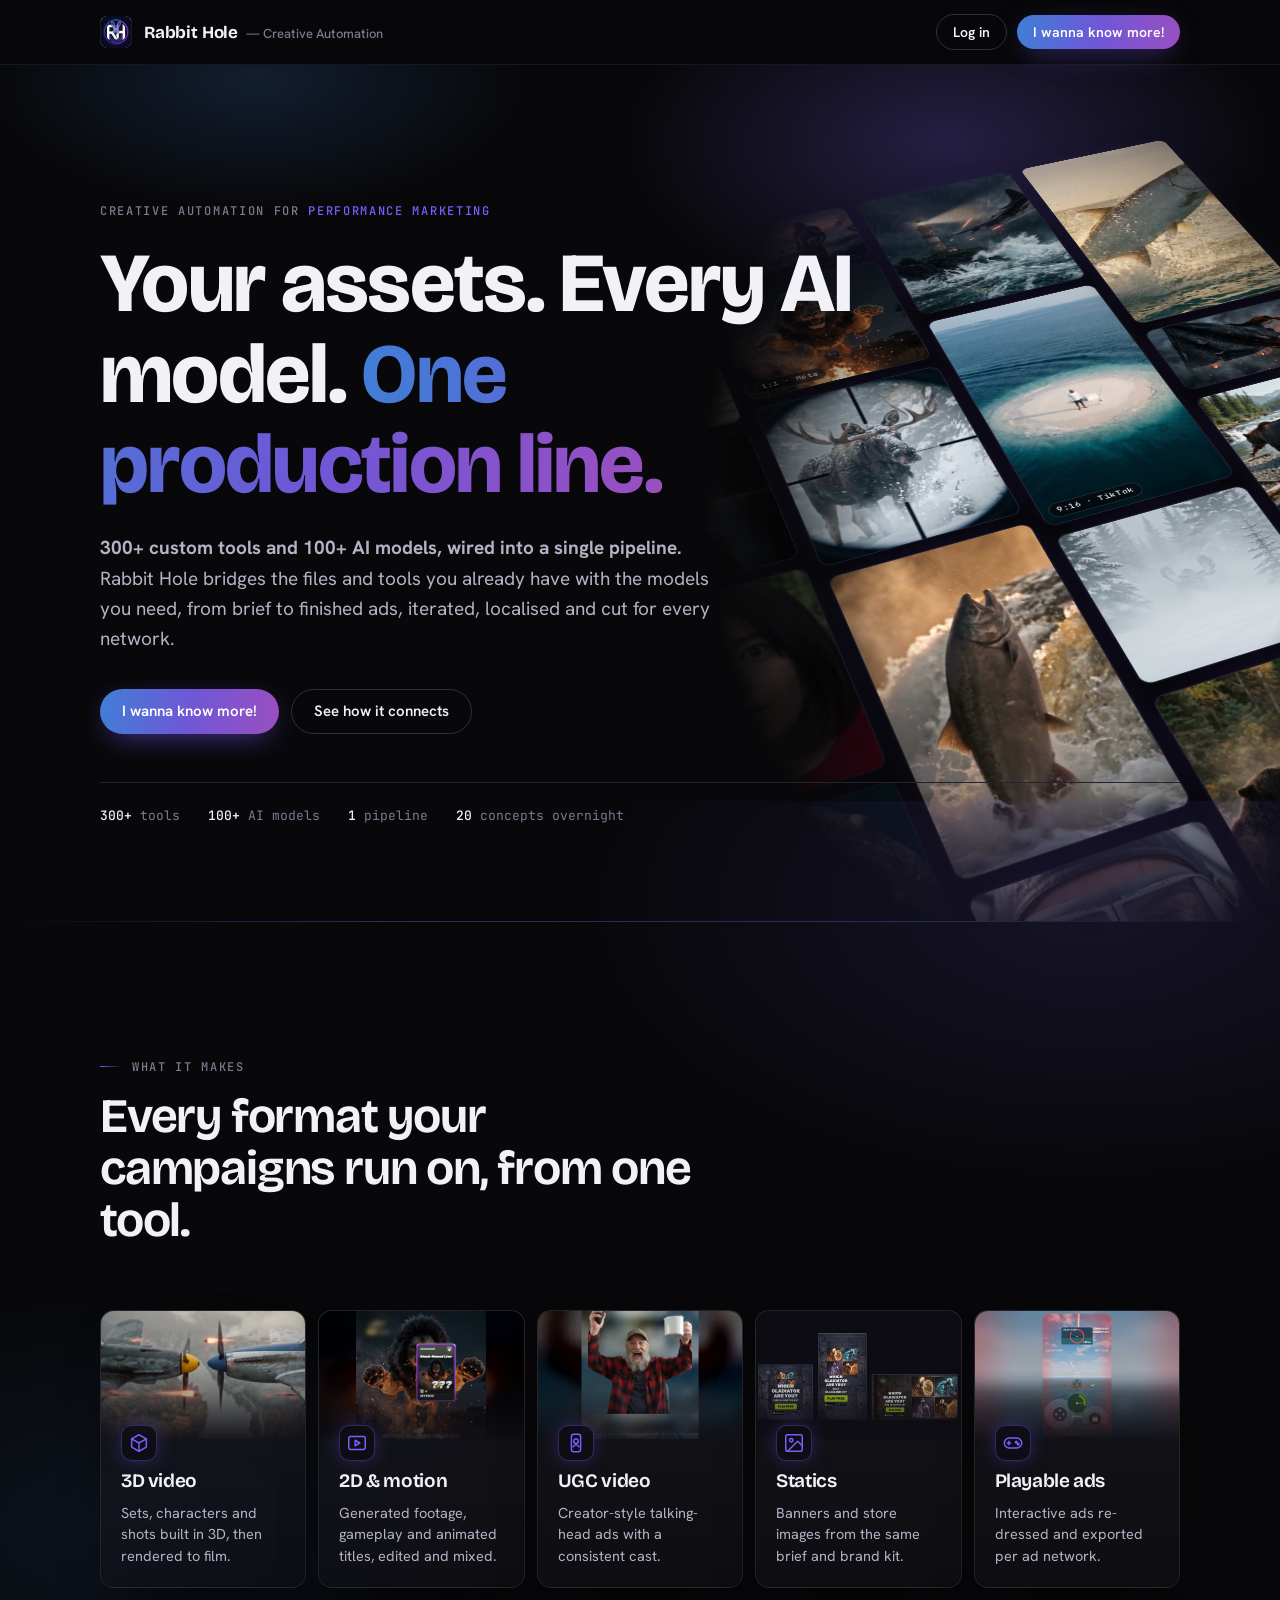
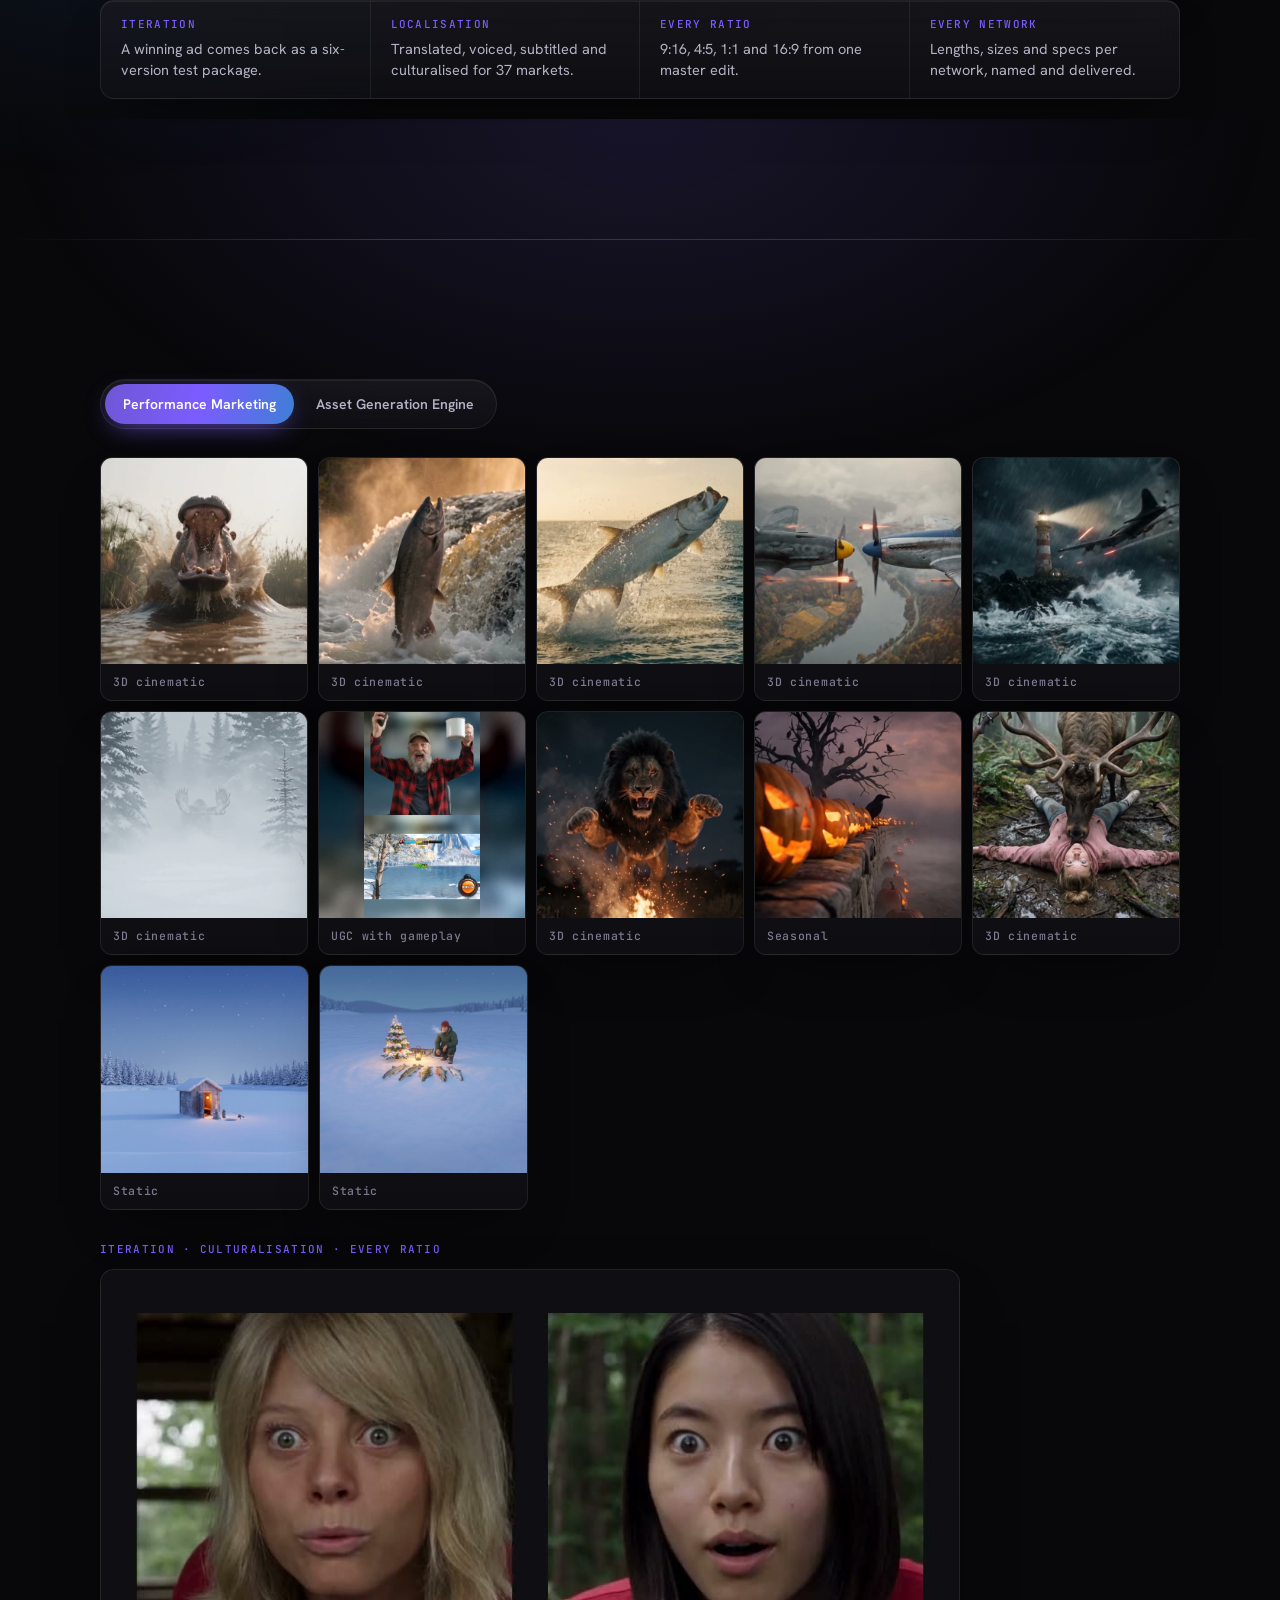
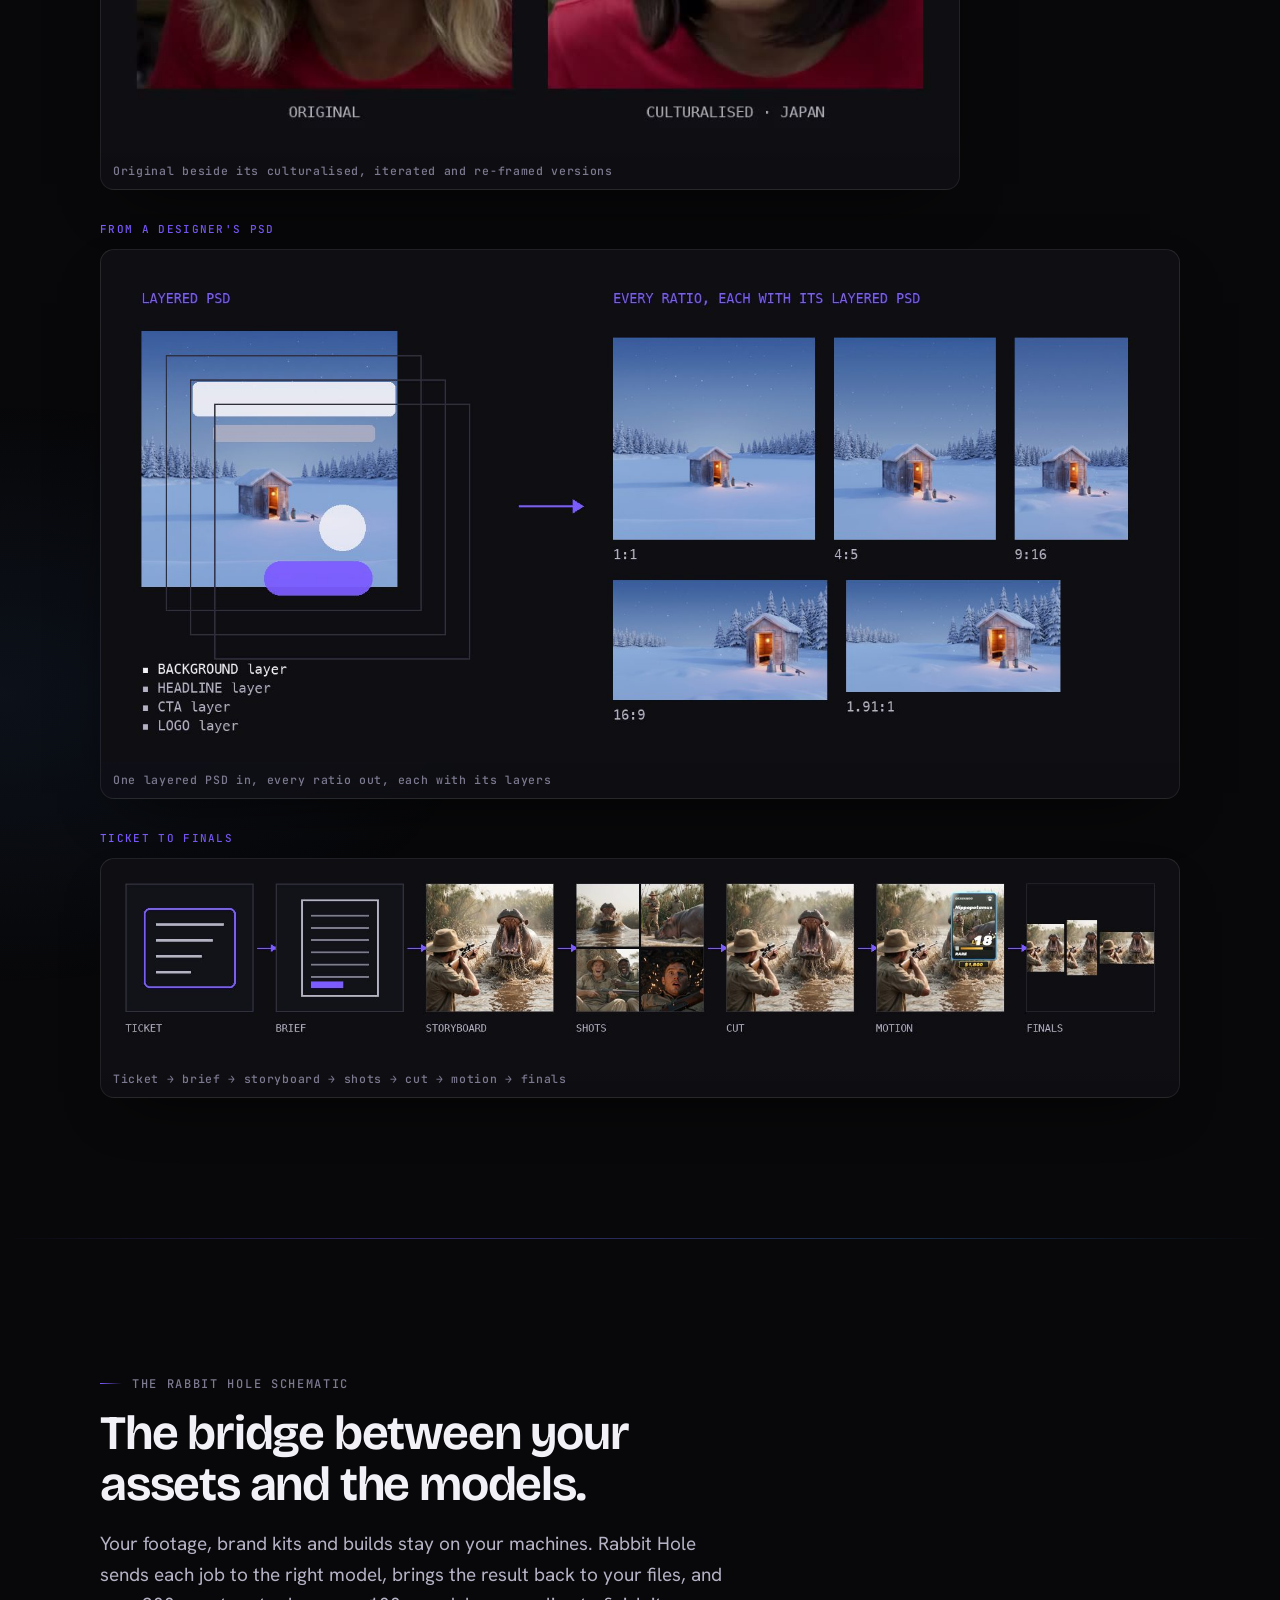
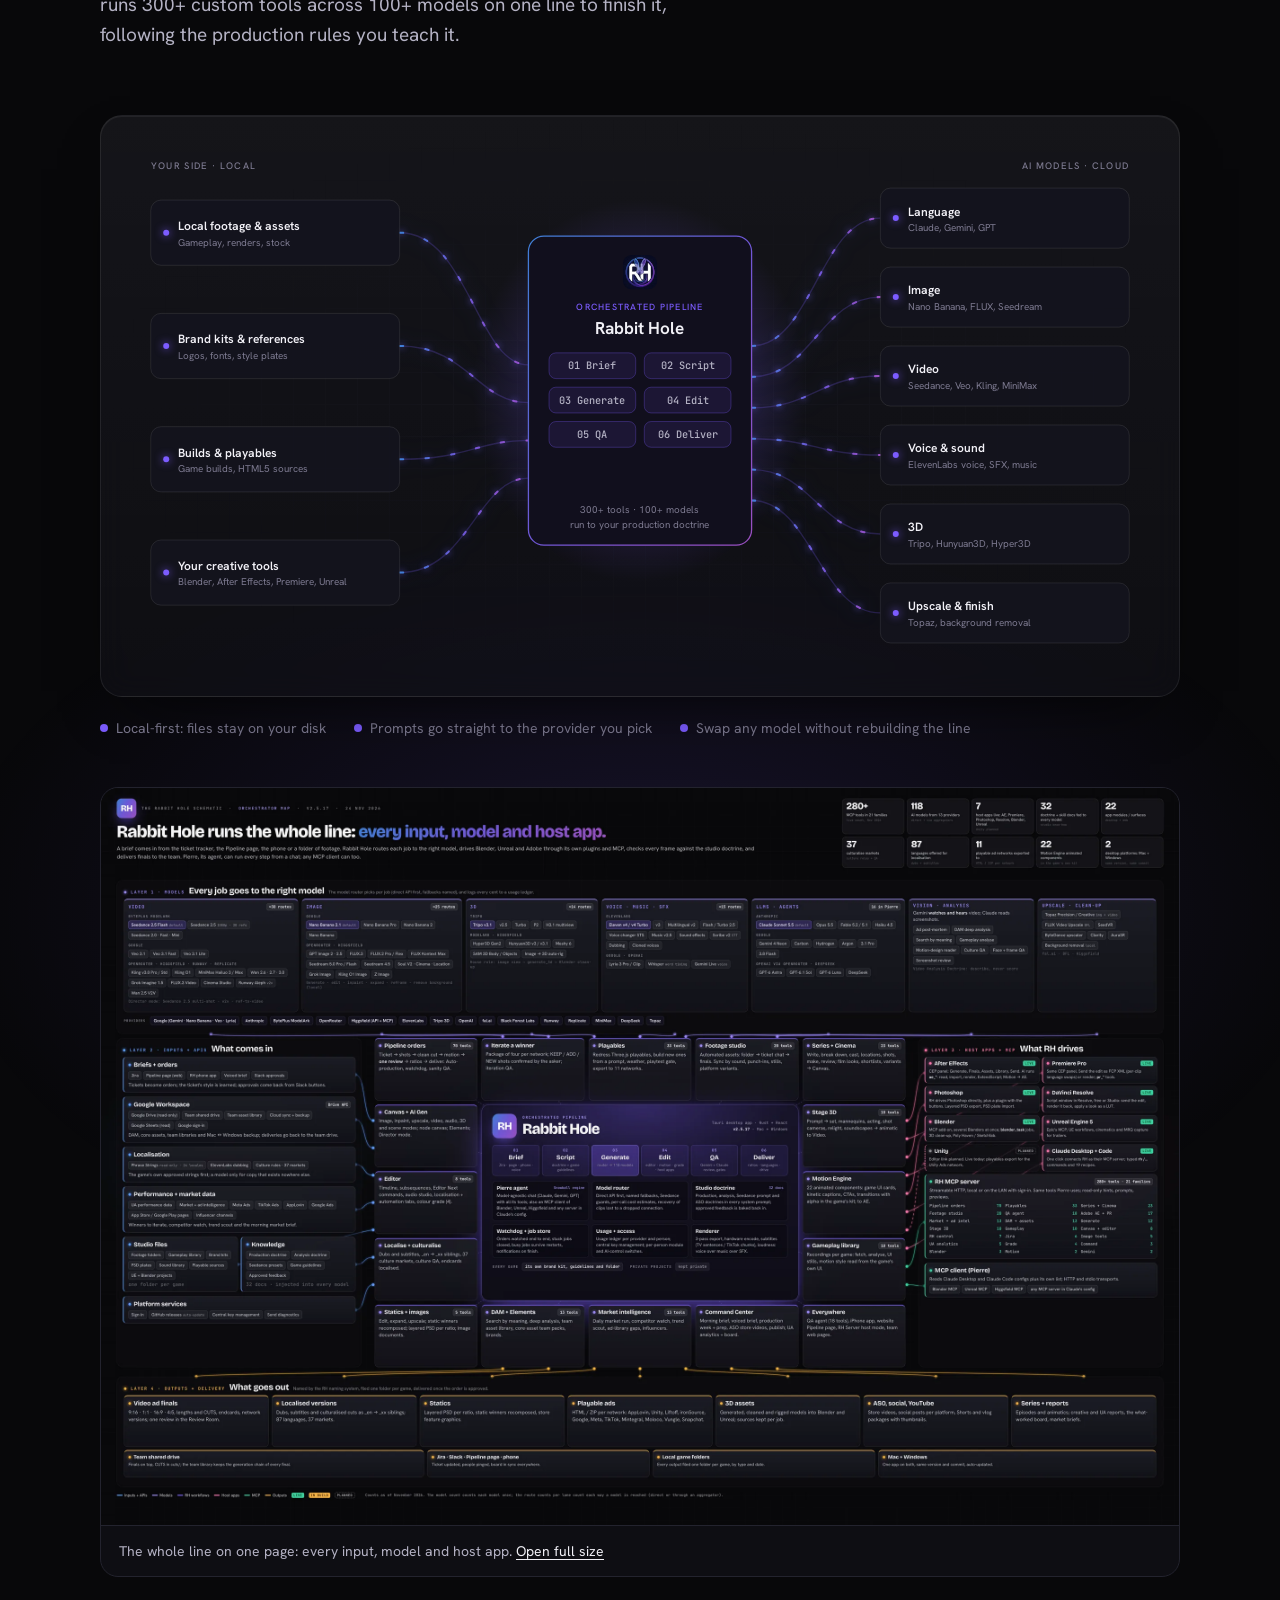
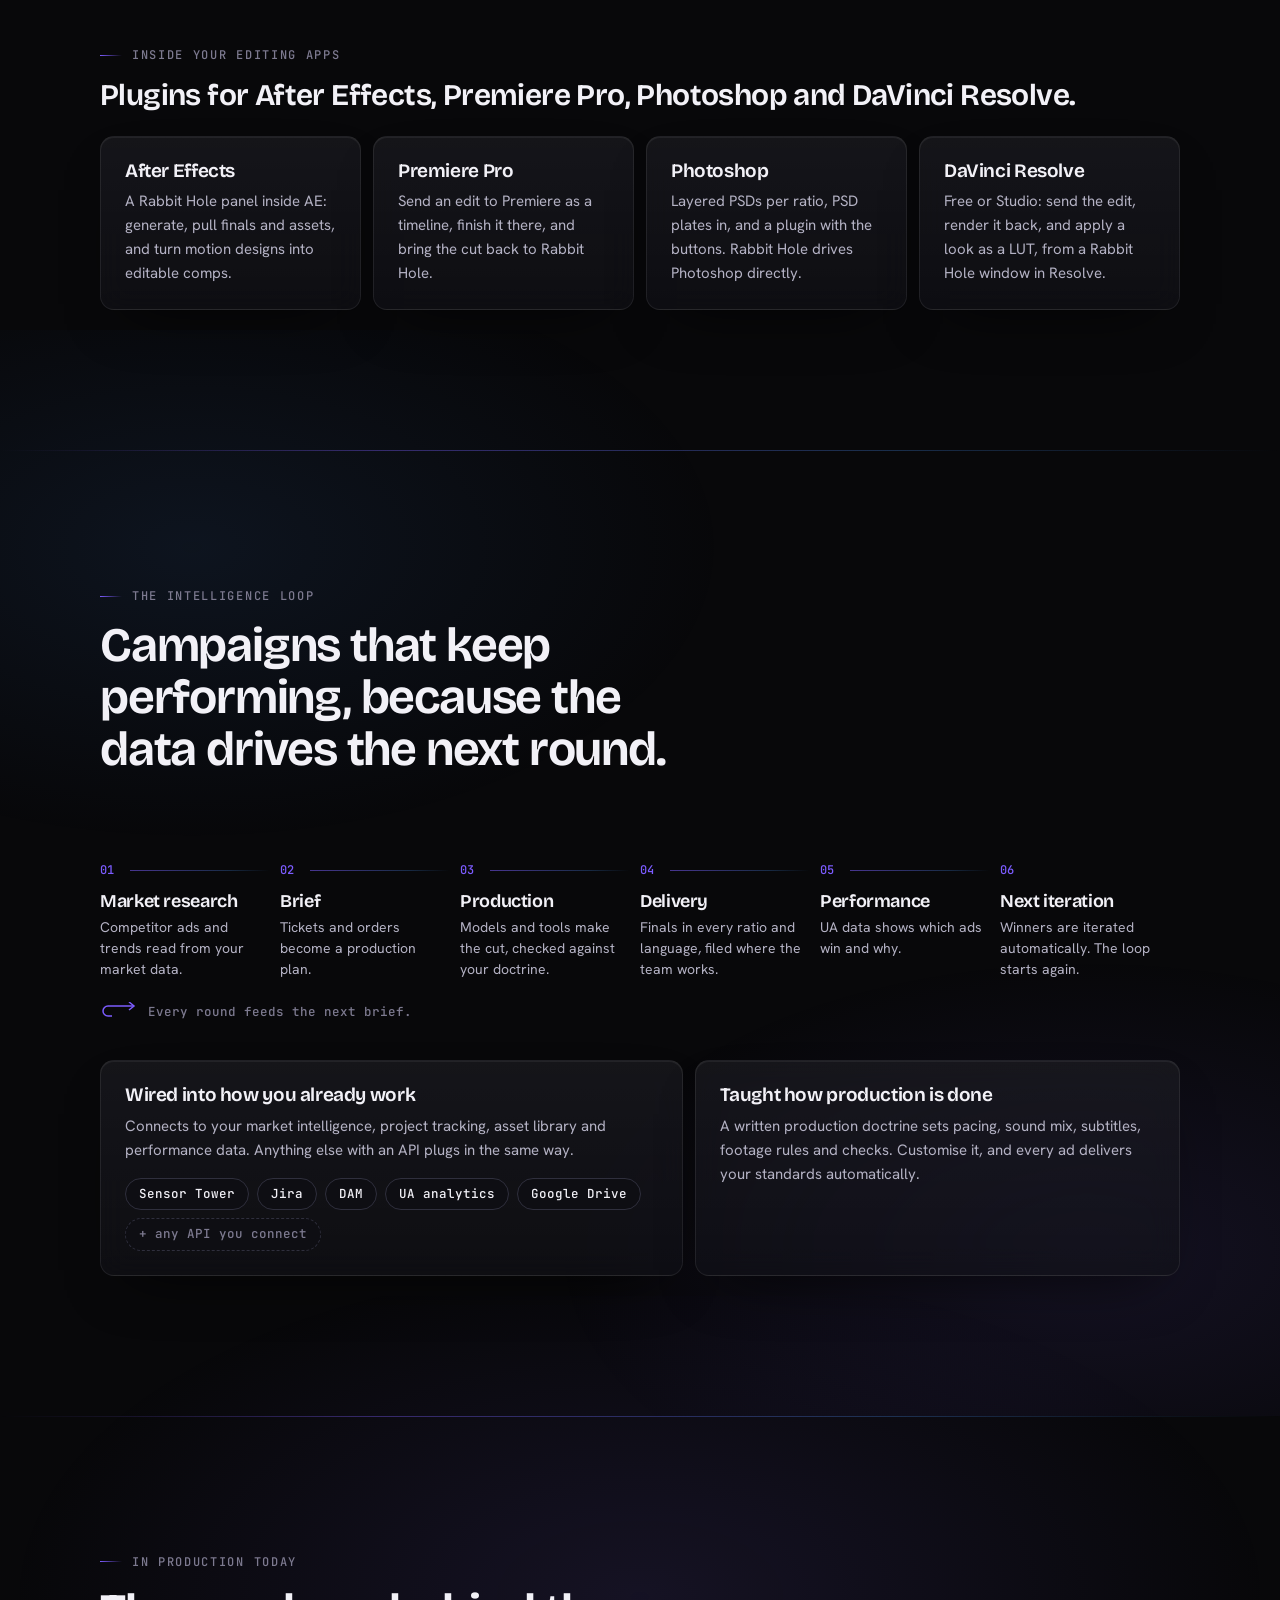
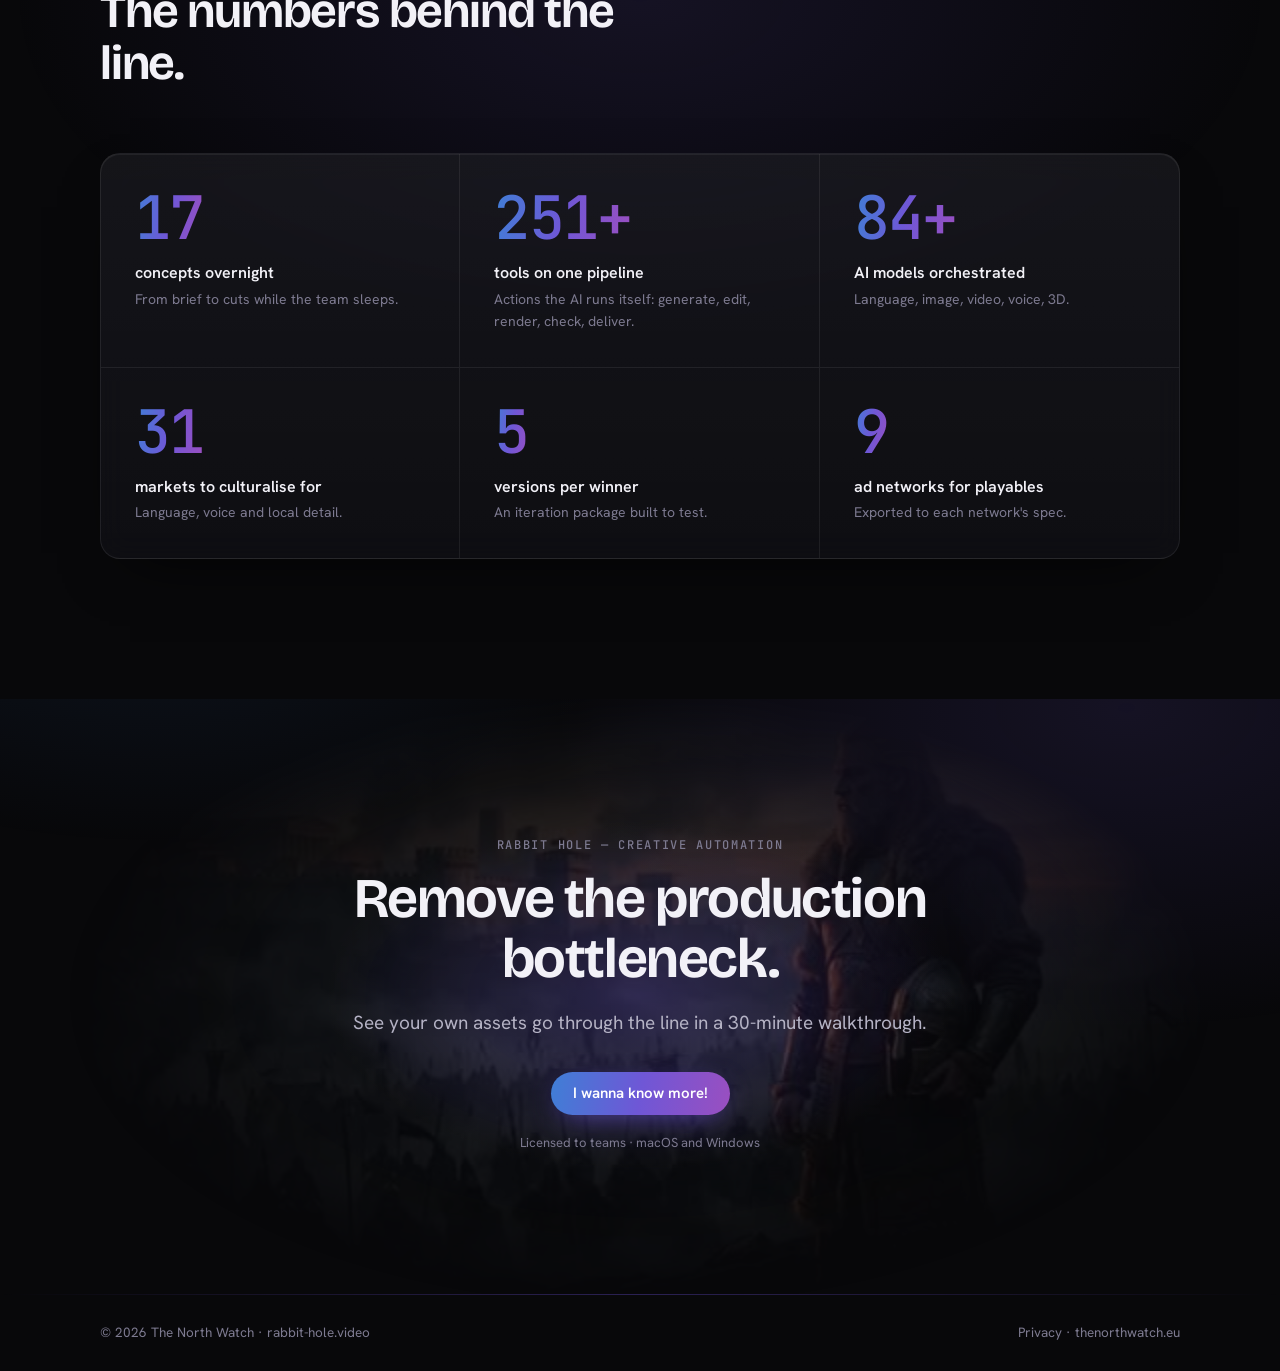
==== commit acd4a025: "Homepage: 'I wanna know more!' button, 100+ AI models (118 counted in 2.5.17), the orchestrator map," ====
--- a/index.html
+++ b/index.html
@@ -4,7 +4,7 @@
 <meta charset="utf-8">
 <meta name="viewport" content="width=device-width, initial-scale=1">
 <title>Rabbit Hole Creative Automation</title>
-<meta name="description" content="Rabbit Hole is a creative-automation pipeline for performance marketing: your local assets and tools bridged with 80+ AI models, 300+ tools on one orchestrated line.">
+<meta name="description" content="Rabbit Hole is a creative-automation pipeline for performance marketing: your local assets and tools bridged with 100+ AI models, 300+ tools on one orchestrated line.">
 <link rel="icon" href="[data-uri]">
 <link rel="preconnect" href="https://fonts.googleapis.com">
 <link rel="preconnect" href="https://fonts.gstatic.com" crossorigin>
@@ -123,6 +123,15 @@
 .loop-back{display:flex;align-items:center;gap:12px;margin-top:22px;font:500 12.5px var(--mono);color:var(--ink-3)}
 .loop-back svg{flex:none;stroke:var(--violet);fill:none;stroke-width:1.5}
 .wiring{display:grid;grid-template-columns:1.2fr 1fr;gap:12px;margin-top:40px}
+.rh-map{margin:clamp(28px,4vw,48px) 0 0;border:1px solid var(--line);border-radius:18px;overflow:hidden;background:var(--bg-2)}
+.rh-map img{display:block;width:100%;height:auto}
+.rh-map figcaption{padding:14px 18px;font-size:14px;color:var(--ink-2);border-top:1px solid var(--line)}
+.rh-map figcaption a{color:var(--ink);text-decoration:underline;text-underline-offset:3px}
+.hosts{margin-top:clamp(48px,6vw,72px)}
+.sec-head.sub{margin-bottom:24px}.sec-head.sub h3{font-size:clamp(22px,2.6vw,30px);text-wrap:balance}
+.host-grid{display:grid;grid-template-columns:repeat(4,1fr);gap:12px}
+@media (max-width:900px){.host-grid{grid-template-columns:1fr 1fr}}
+@media (max-width:560px){.host-grid{grid-template-columns:1fr}}
 .card{background:var(--panel);border:1px solid var(--line);border-radius:14px;padding:24px}
 .card h3{font-size:19px;margin-bottom:8px}
 .card p{color:var(--ink-2);font-size:15px}
@@ -285,7 +294,7 @@
       <img src="[data-uri]" alt="" width="32" height="32">
       <span class="lockup"><span class="name">Rabbit Hole</span><span class="sub">— Creative Automation</span></span>
     </a>
-    <div class="nav-actions"><a class="btn btn-ghost" href="https://app.rabbit-hole.video/">Log in</a><a class="btn btn-primary" href="mailto:support@thenorthwatch.eu?subject=Rabbit%20Hole%20demo">Book a demo</a></div>
+    <div class="nav-actions"><a class="btn btn-ghost" href="https://app.rabbit-hole.video/">Log in</a><a class="btn btn-primary" href="mailto:support@thenorthwatch.eu?subject=Rabbit%20Hole%20%E2%80%94%20I%20want%20to%20know%20more">I wanna know more!</a></div>
   </div>
 </header>
 
@@ -295,14 +304,14 @@
     <div class="wrap">
       <p class="eyebrow rise" style="--i:0">Creative automation for <b>performance marketing</b></p>
       <h1 class="rise" style="--i:1">Your assets. Every AI model. <span class="grad">One production line.</span></h1>
-      <p class="lede rise" style="--i:2"><strong>300+ custom tools and 80+ AI models, wired into a single pipeline.</strong> Rabbit Hole bridges the files and tools you already have with the models you need, from brief to finished ads, iterated, localised and cut for every network.</p>
+      <p class="lede rise" style="--i:2"><strong>300+ custom tools and 100+ AI models, wired into a single pipeline.</strong> Rabbit Hole bridges the files and tools you already have with the models you need, from brief to finished ads, iterated, localised and cut for every network.</p>
       <div class="ctas rise" style="--i:3">
-        <a class="btn btn-primary" href="mailto:support@thenorthwatch.eu?subject=Rabbit%20Hole%20demo">Book a demo</a>
+        <a class="btn btn-primary" href="mailto:support@thenorthwatch.eu?subject=Rabbit%20Hole%20%E2%80%94%20I%20want%20to%20know%20more">I wanna know more!</a>
         <a class="btn btn-ghost" href="#bridge">See how it connects</a>
       </div>
       <div class="hero-meta rise" style="--i:4">
         <span><strong>300+</strong> tools</span>
-        <span><strong>80+</strong> AI models</span>
+        <span><strong>100+</strong> AI models</span>
         <span><strong>1</strong> pipeline</span>
         <span><strong>20</strong> concepts overnight</span>
       </div>
@@ -339,6 +348,7 @@
           <h3>Statics</h3><p>Banners and store images from the same brief and brand kit.</p>
         </article>
         <article class="make reveal" style="--i:4">
+          <div class="mk-media" aria-hidden="true"><video muted loop playsinline preload="none" poster="media/card-playable.jpg" data-src="media/card-playable.mp4"></video></div>
           <svg viewBox="0 0 24 24" aria-hidden="true"><rect x="2.5" y="6.5" width="19" height="11" rx="5.5"/><path d="M7.5 10.2v3.6M5.7 12h3.6"/><circle cx="15.5" cy="11" r=".9"/><circle cx="17.6" cy="13.2" r=".9"/></svg>
           <h3>Playable ads</h3><p>Interactive ads re-dressed and exported per ad network.</p>
         </article>
@@ -431,7 +441,7 @@
       <div class="sec-head">
         <p class="eyebrow reveal">The Rabbit Hole schematic</p>
         <h2 id="bridge-h" class="reveal" style="--i:1">The bridge between your assets and the models.</h2>
-        <p class="lede reveal" style="--i:2">Your footage, brand kits and builds stay on your machines. Rabbit Hole sends each job to the right model, brings the result back to your files, and runs 300+ custom tools across 80+ models on one line to finish it, following the production rules you teach it.</p>
+        <p class="lede reveal" style="--i:2">Your footage, brand kits and builds stay on your machines. Rabbit Hole sends each job to the right model, brings the result back to your files, and runs 300+ custom tools across 100+ models on one line to finish it, following the production rules you teach it.</p>
       </div>
       <figure class="schem reveal" style="--i:2">
         <svg id="schematic" role="img" aria-labelledby="schem-title schem-desc" viewBox="0 0 1200 620">
@@ -440,6 +450,22 @@
         </svg>
       </figure>
       <div class="legend reveal" style="--i:3"><span>Local-first: files stay on your disk</span><span>Prompts go straight to the provider you pick</span><span>Swap any model without rebuilding the line</span></div>
+      <figure class="rh-map reveal" style="--i:2">
+        <a href="media/rh-map-full.jpg" target="_blank" rel="noopener" aria-label="Open the full Rabbit Hole orchestrator map"><img src="media/rh-map.webp" alt="The Rabbit Hole orchestrator map: models in, inputs and APIs on the left, the orchestrated pipeline in the centre, host apps and MCP on the right, finished outputs at the bottom" width="2400" height="1640" loading="lazy" decoding="async"></a>
+        <figcaption>The whole line on one page: every input, model and host app. <a href="media/rh-map-full.jpg" target="_blank" rel="noopener">Open full size</a></figcaption>
+      </figure>
+      <div class="hosts">
+        <div class="sec-head sub">
+          <p class="eyebrow reveal">Inside your editing apps</p>
+          <h3 class="reveal" style="--i:1">Plugins for After Effects, Premiere Pro, Photoshop and DaVinci Resolve.</h3>
+        </div>
+        <div class="host-grid">
+          <div class="card reveal" style="--i:0"><h3>After Effects</h3><p>A Rabbit Hole panel inside AE: generate, pull finals and assets, and turn motion designs into editable comps.</p></div>
+          <div class="card reveal" style="--i:1"><h3>Premiere Pro</h3><p>Send an edit to Premiere as a timeline, finish it there, and bring the cut back to Rabbit Hole.</p></div>
+          <div class="card reveal" style="--i:2"><h3>Photoshop</h3><p>Layered PSDs per ratio, PSD plates in, and a plugin with the buttons. Rabbit Hole drives Photoshop directly.</p></div>
+          <div class="card reveal" style="--i:3"><h3>DaVinci Resolve</h3><p>Free or Studio: send the edit, render it back, and apply a look as a LUT, from a Rabbit Hole window in Resolve.</p></div>
+        </div>
+      </div>
     </div>
   </section>
 
@@ -486,7 +512,7 @@
       <div class="nums">
         <div class="num reveal" style="--i:0"><span class="v" data-to="20">20</span><p class="l">concepts overnight</p><p class="s">From brief to cuts while the team sleeps.</p></div>
         <div class="num reveal" style="--i:1"><span class="v" data-to="300" data-suffix="+">300+</span><p class="l">tools on one pipeline</p><p class="s">Actions the AI runs itself: generate, edit, render, check, deliver.</p></div>
-        <div class="num reveal" style="--i:2"><span class="v" data-to="80" data-suffix="+">80+</span><p class="l">AI models orchestrated</p><p class="s">Language, image, video, voice, 3D.</p></div>
+        <div class="num reveal" style="--i:2"><span class="v" data-to="100" data-suffix="+">100+</span><p class="l">AI models orchestrated</p><p class="s">Language, image, video, voice, 3D.</p></div>
         <div class="num reveal" style="--i:3"><span class="v" data-to="37">37</span><p class="l">markets to culturalise for</p><p class="s">Language, voice and local detail.</p></div>
         <div class="num reveal" style="--i:4"><span class="v" data-to="6">6</span><p class="l">versions per winner</p><p class="s">An iteration package built to test.</p></div>
         <div class="num reveal" style="--i:5"><span class="v" data-to="11">11</span><p class="l">ad networks for playables</p><p class="s">Exported to each network's spec.</p></div>
@@ -501,7 +527,7 @@
       <p class="eyebrow reveal">Rabbit Hole — Creative Automation</p>
       <h2 id="close-h" class="reveal" style="--i:1">Remove the production bottleneck.</h2>
       <p class="lede reveal" style="--i:2">See your own assets go through the line in a 30-minute walkthrough.</p>
-      <div class="ctas reveal" style="--i:3"><a class="btn btn-primary" href="mailto:support@thenorthwatch.eu?subject=Rabbit%20Hole%20demo">Book a demo</a></div>
+      <div class="ctas reveal" style="--i:3"><a class="btn btn-primary" href="mailto:support@thenorthwatch.eu?subject=Rabbit%20Hole%20%E2%80%94%20I%20want%20to%20know%20more">I wanna know more!</a></div>
       <p class="small reveal" style="--i:4">Licensed to teams · macOS and Windows</p>
     </div>
   </section>
@@ -588,7 +614,7 @@
       el('text', {x:cx+sw/2, y:cy+sh/2+4, 'text-anchor':'middle'}, sg, compact ? STAGES[i] : String(i+1).padStart(2,'0') + ' ' + STAGES[i]);
       stageEls.push(sg);
     }
-    el('text', {'class':'s-foot', x:x+w/2, y:y+h-38, 'text-anchor':'middle'}, g, '300+ tools · 80+ models');
+    el('text', {'class':'s-foot', x:x+w/2, y:y+h-38, 'text-anchor':'middle'}, g, '300+ tools · 100+ models');
     el('text', {'class':'s-foot', x:x+w/2, y:y+h-20, 'text-anchor':'middle'}, g, 'run to your production doctrine');
   }
   function drawWide(svg){
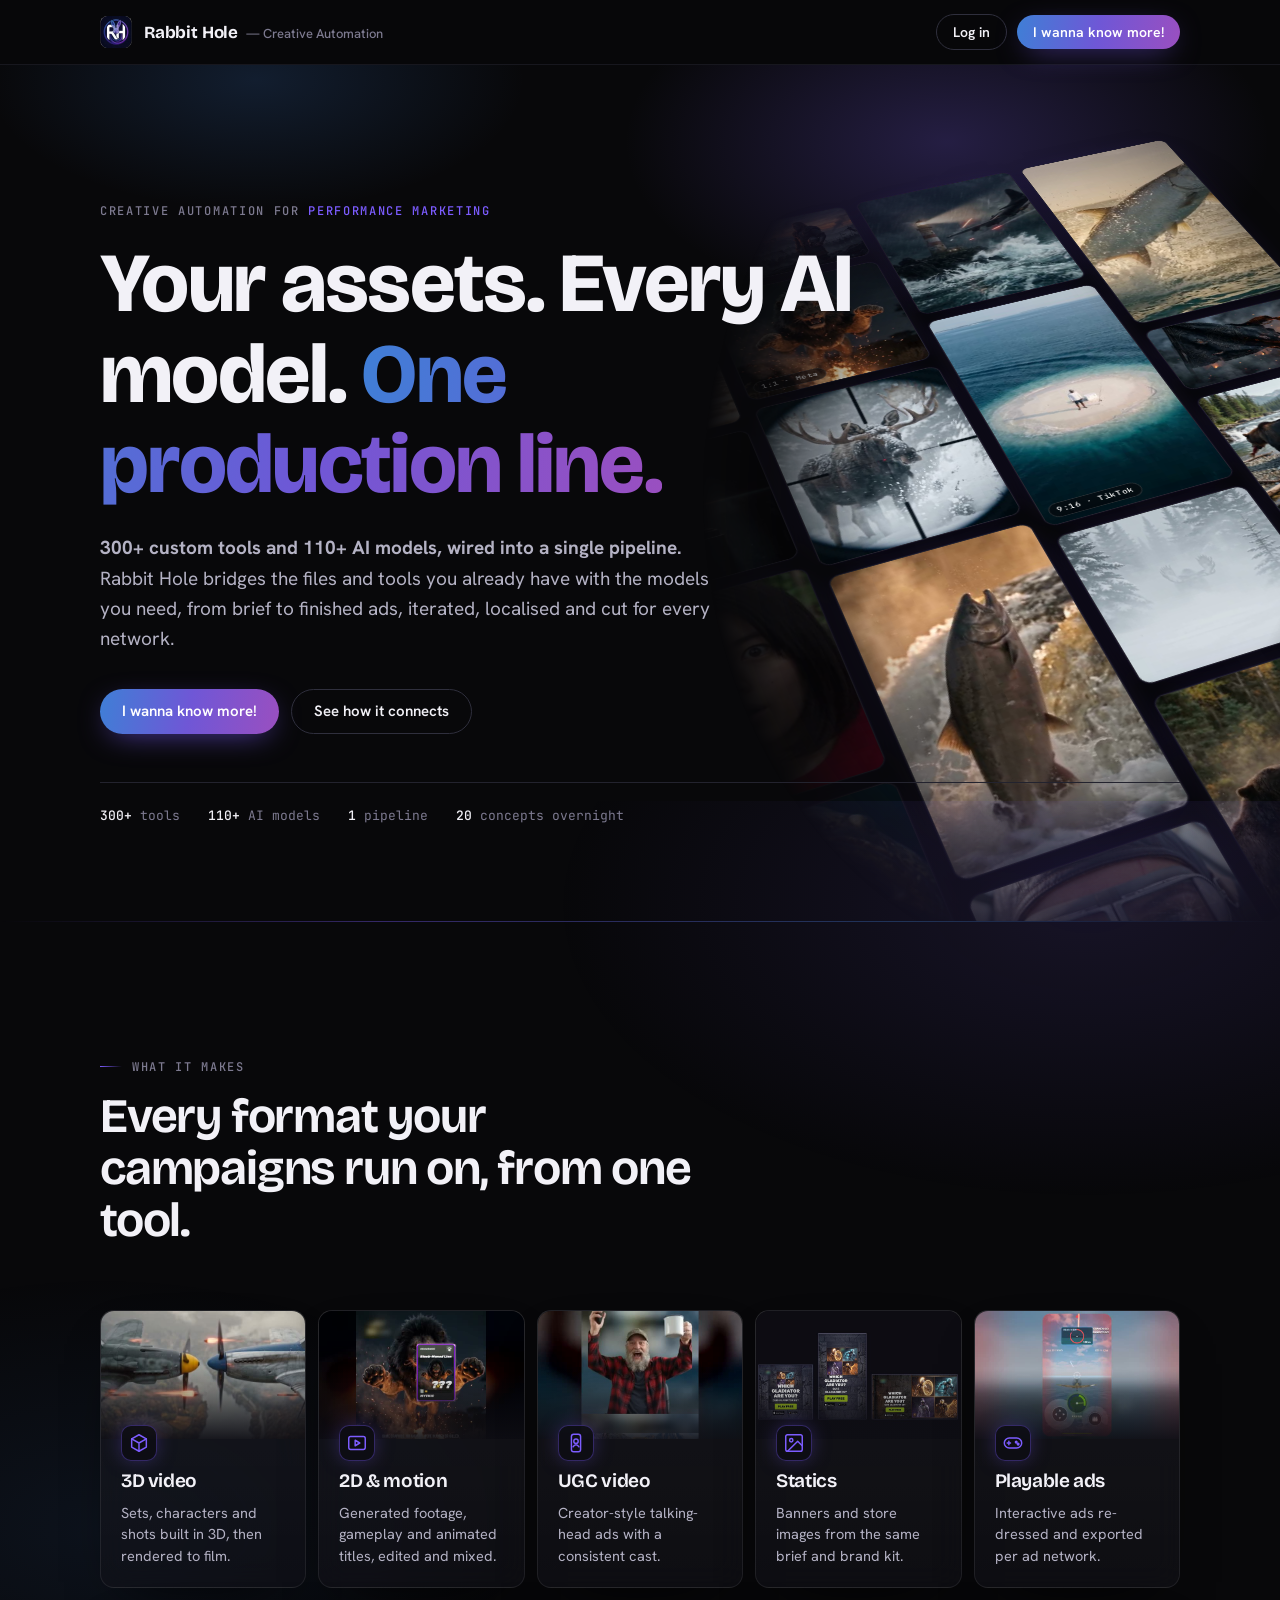
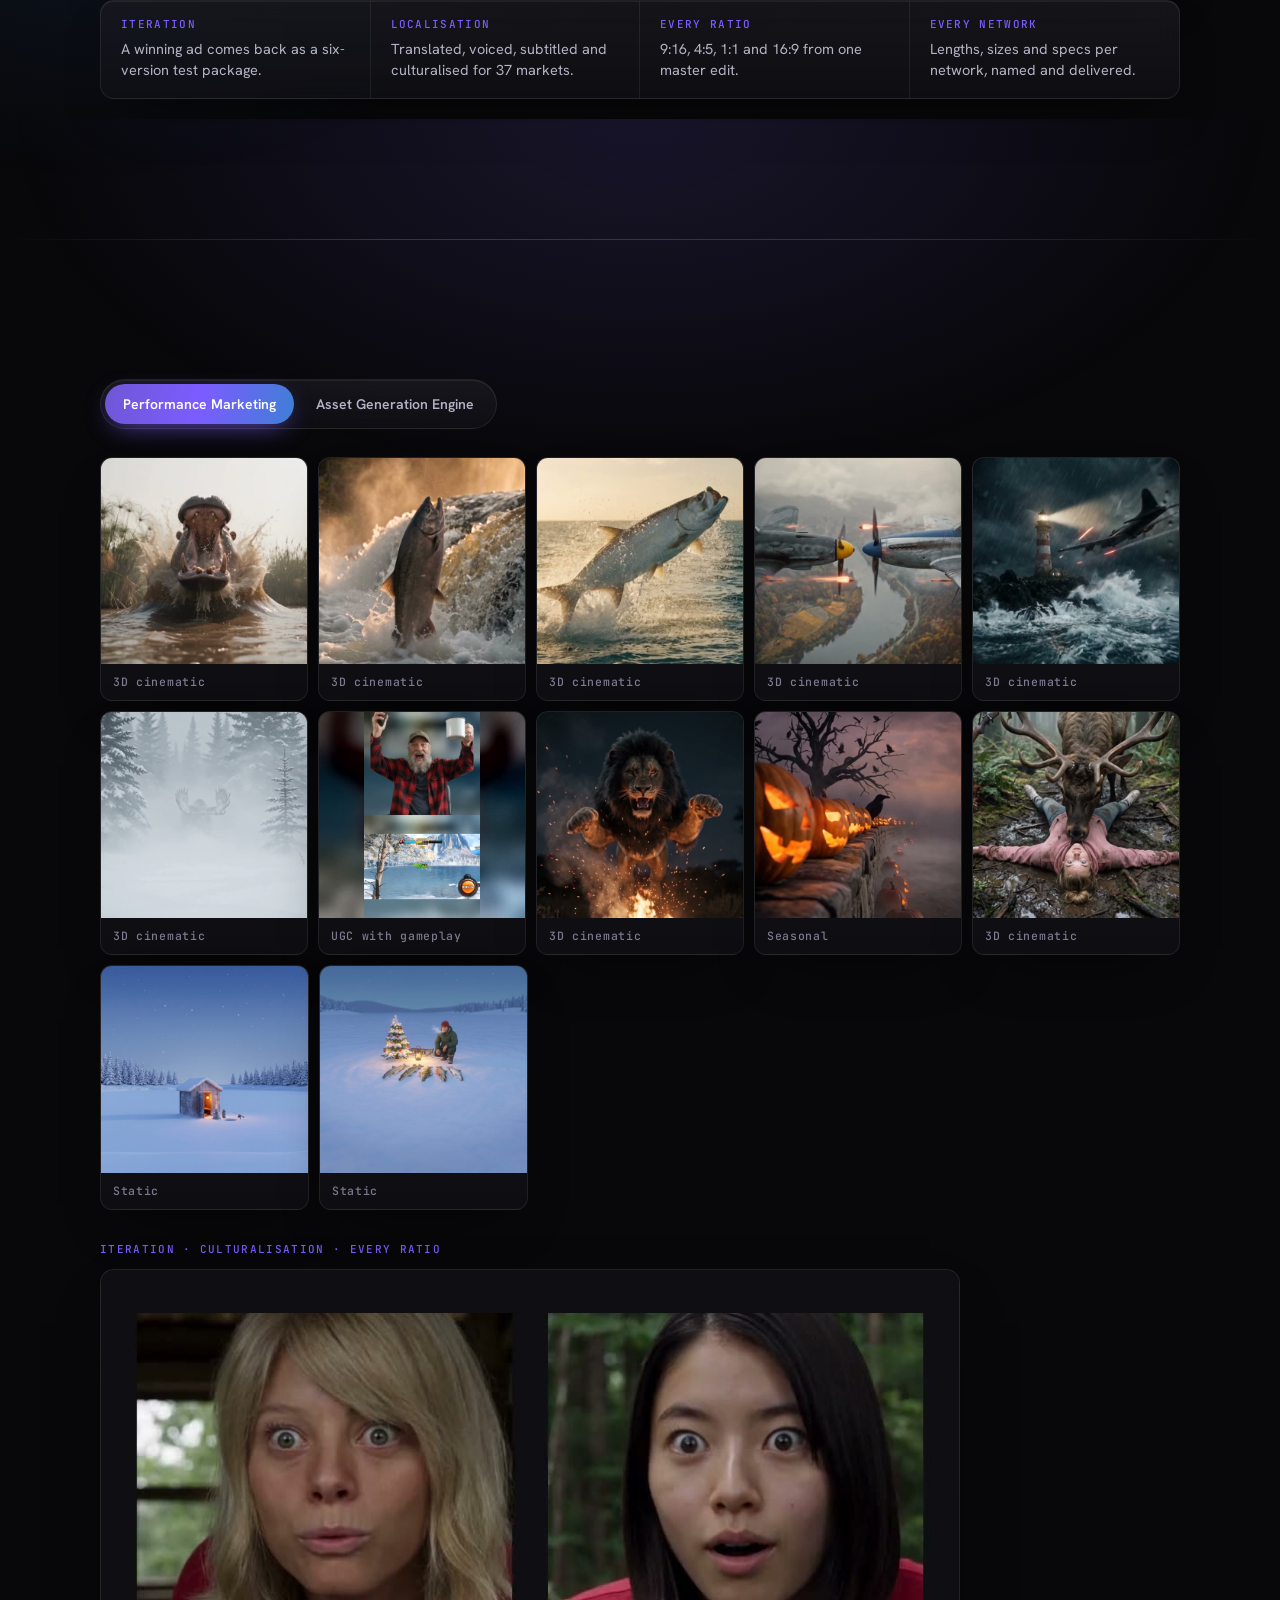
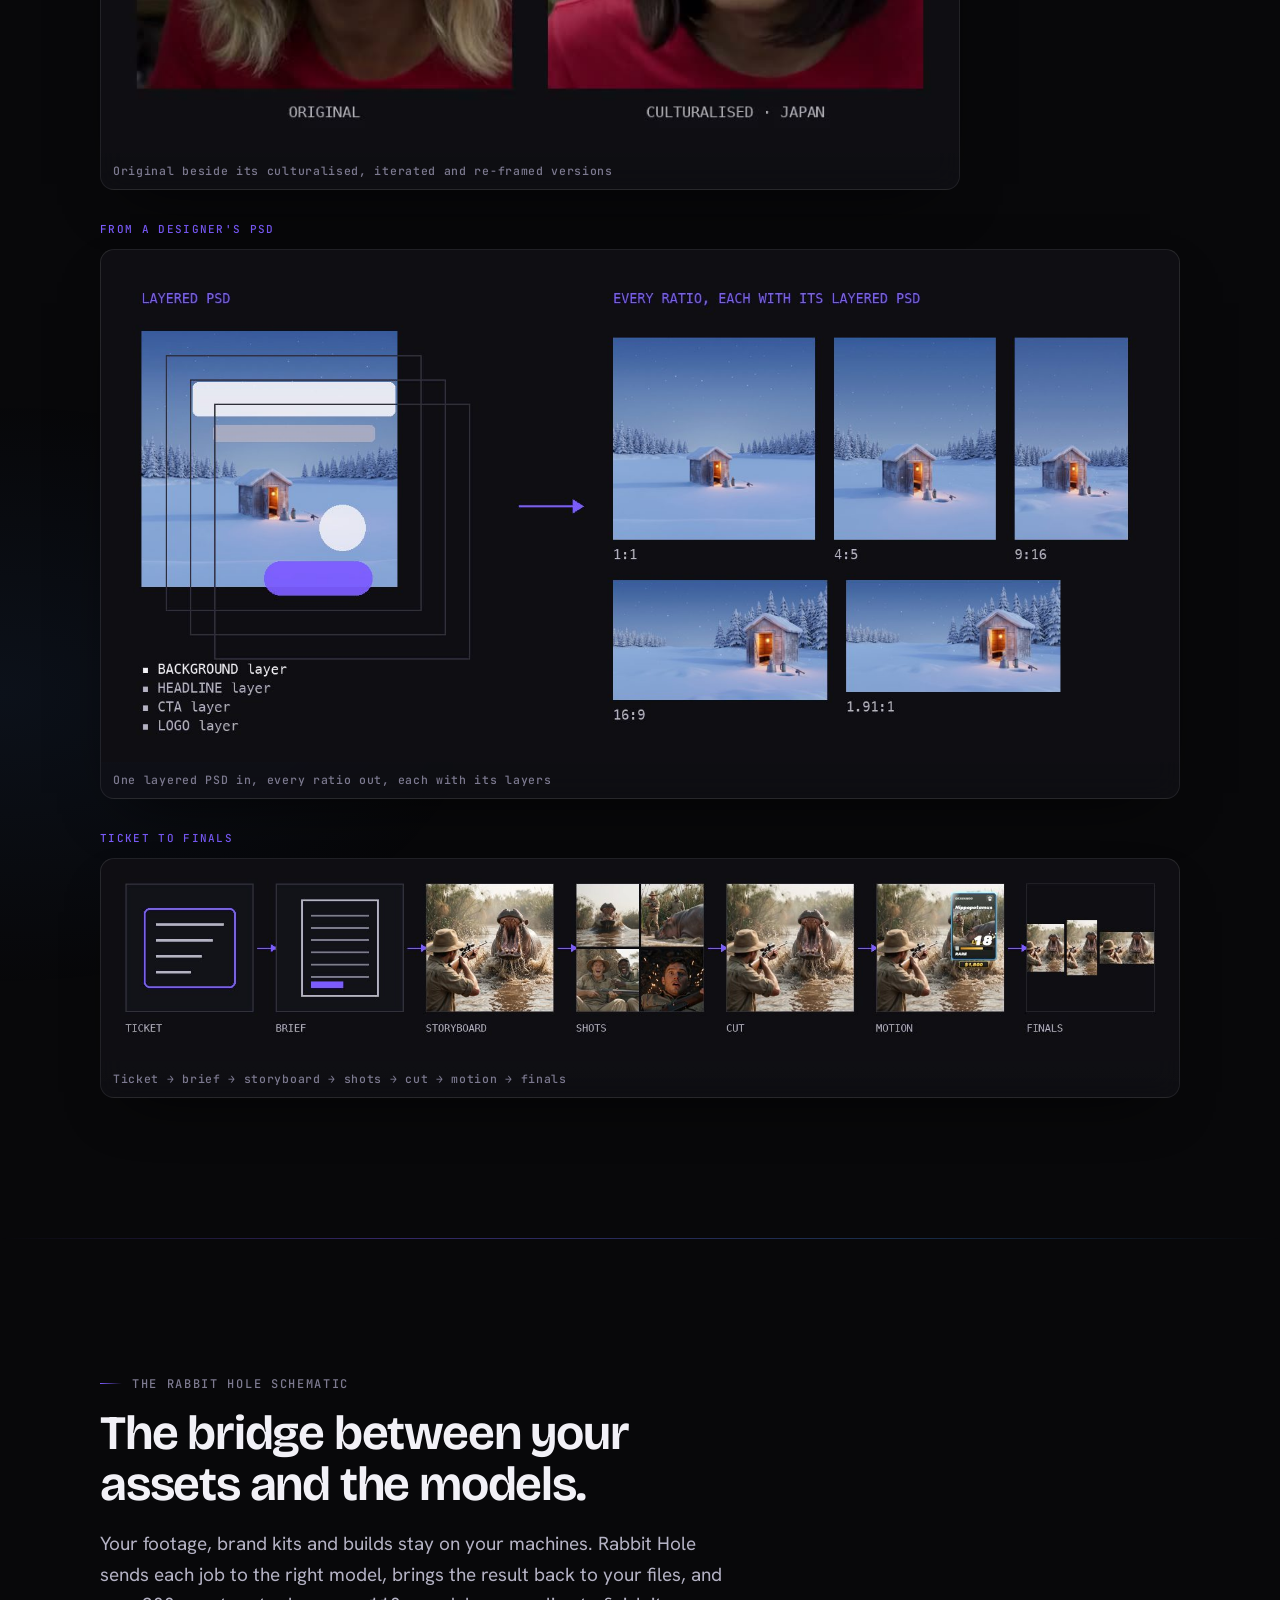
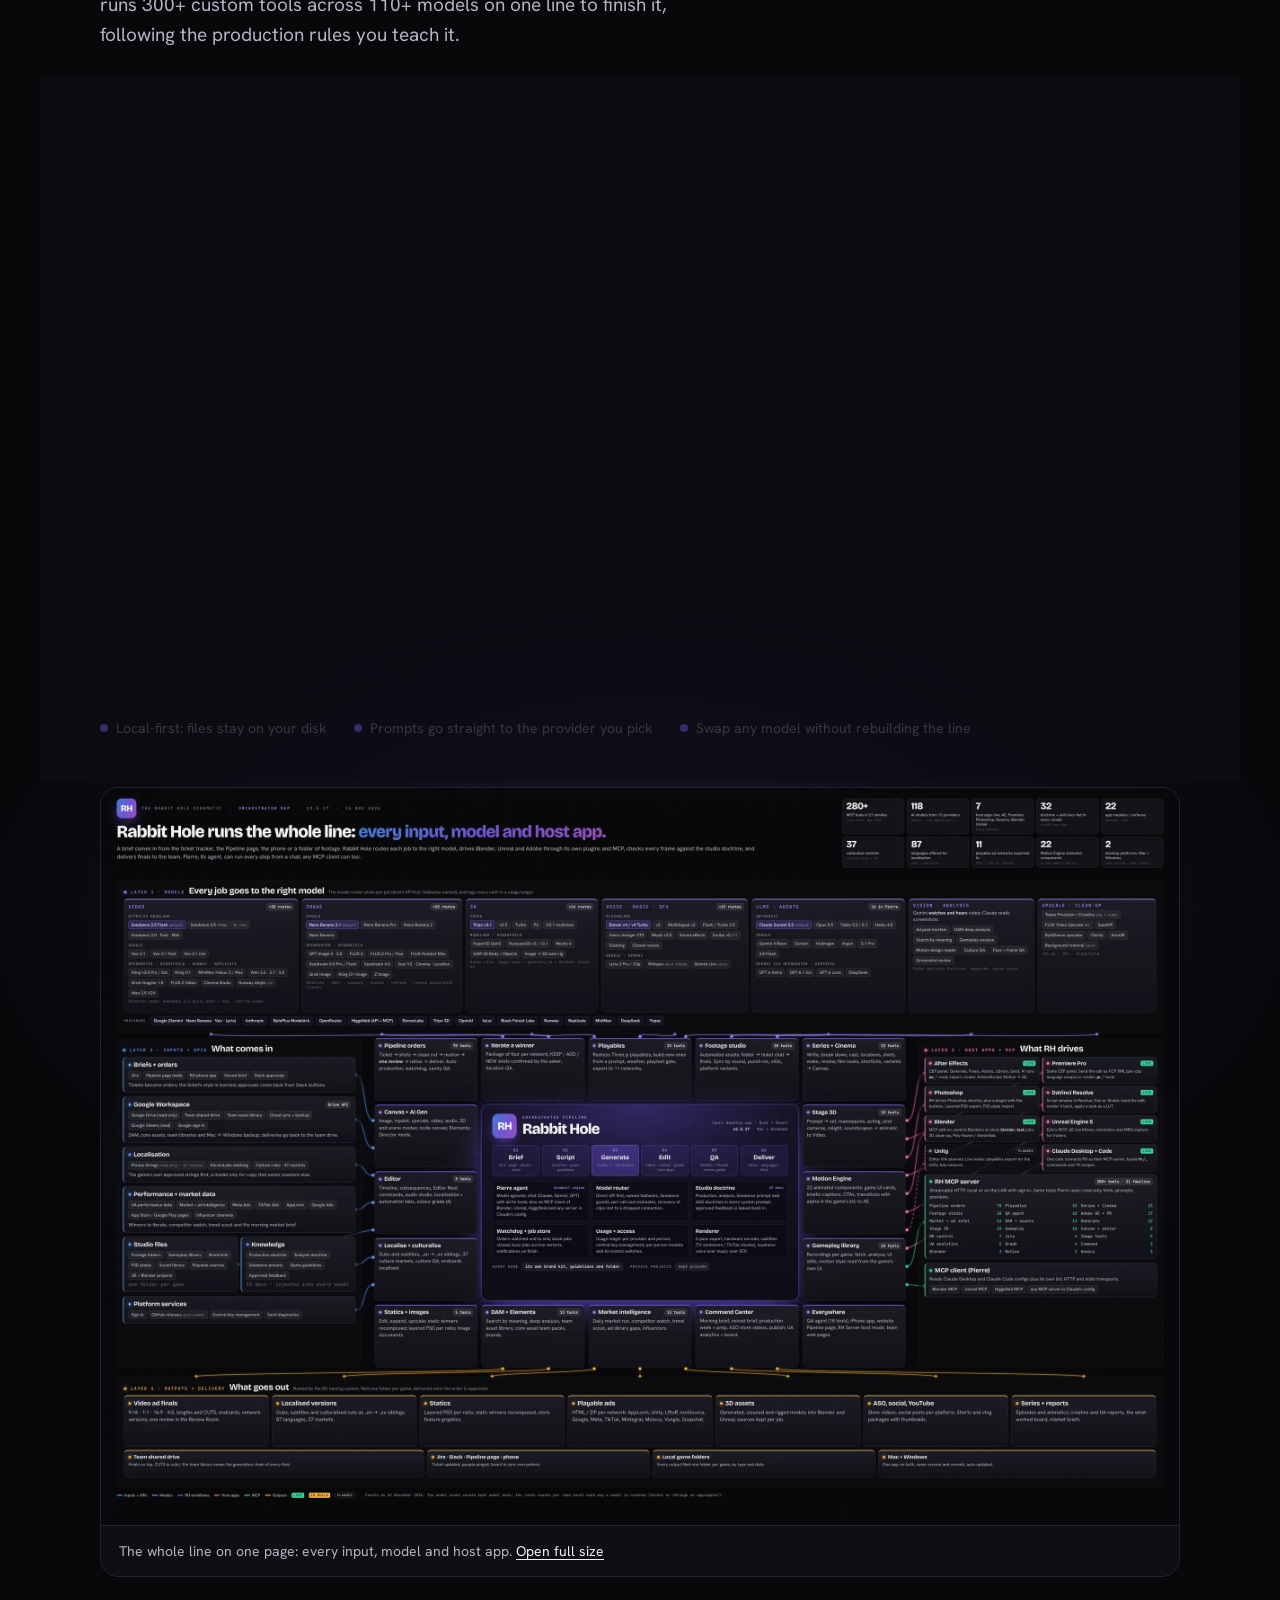
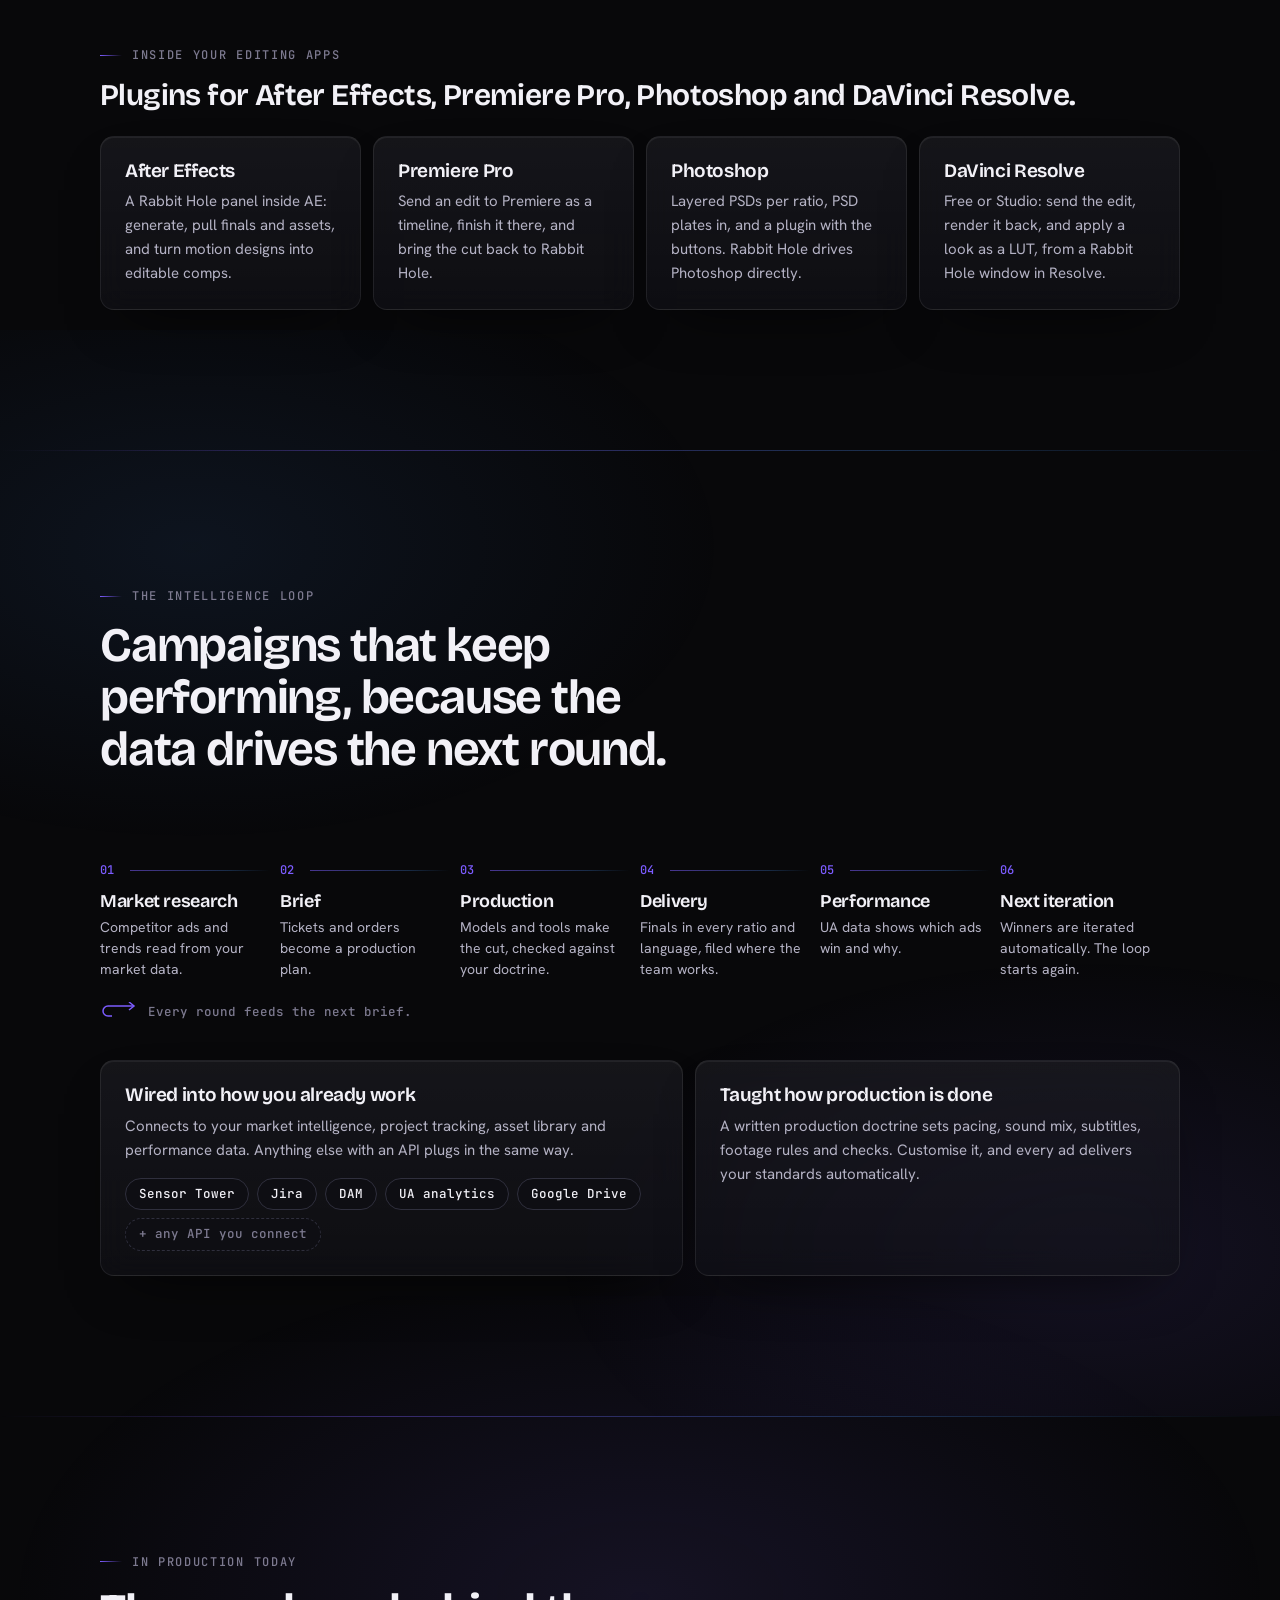
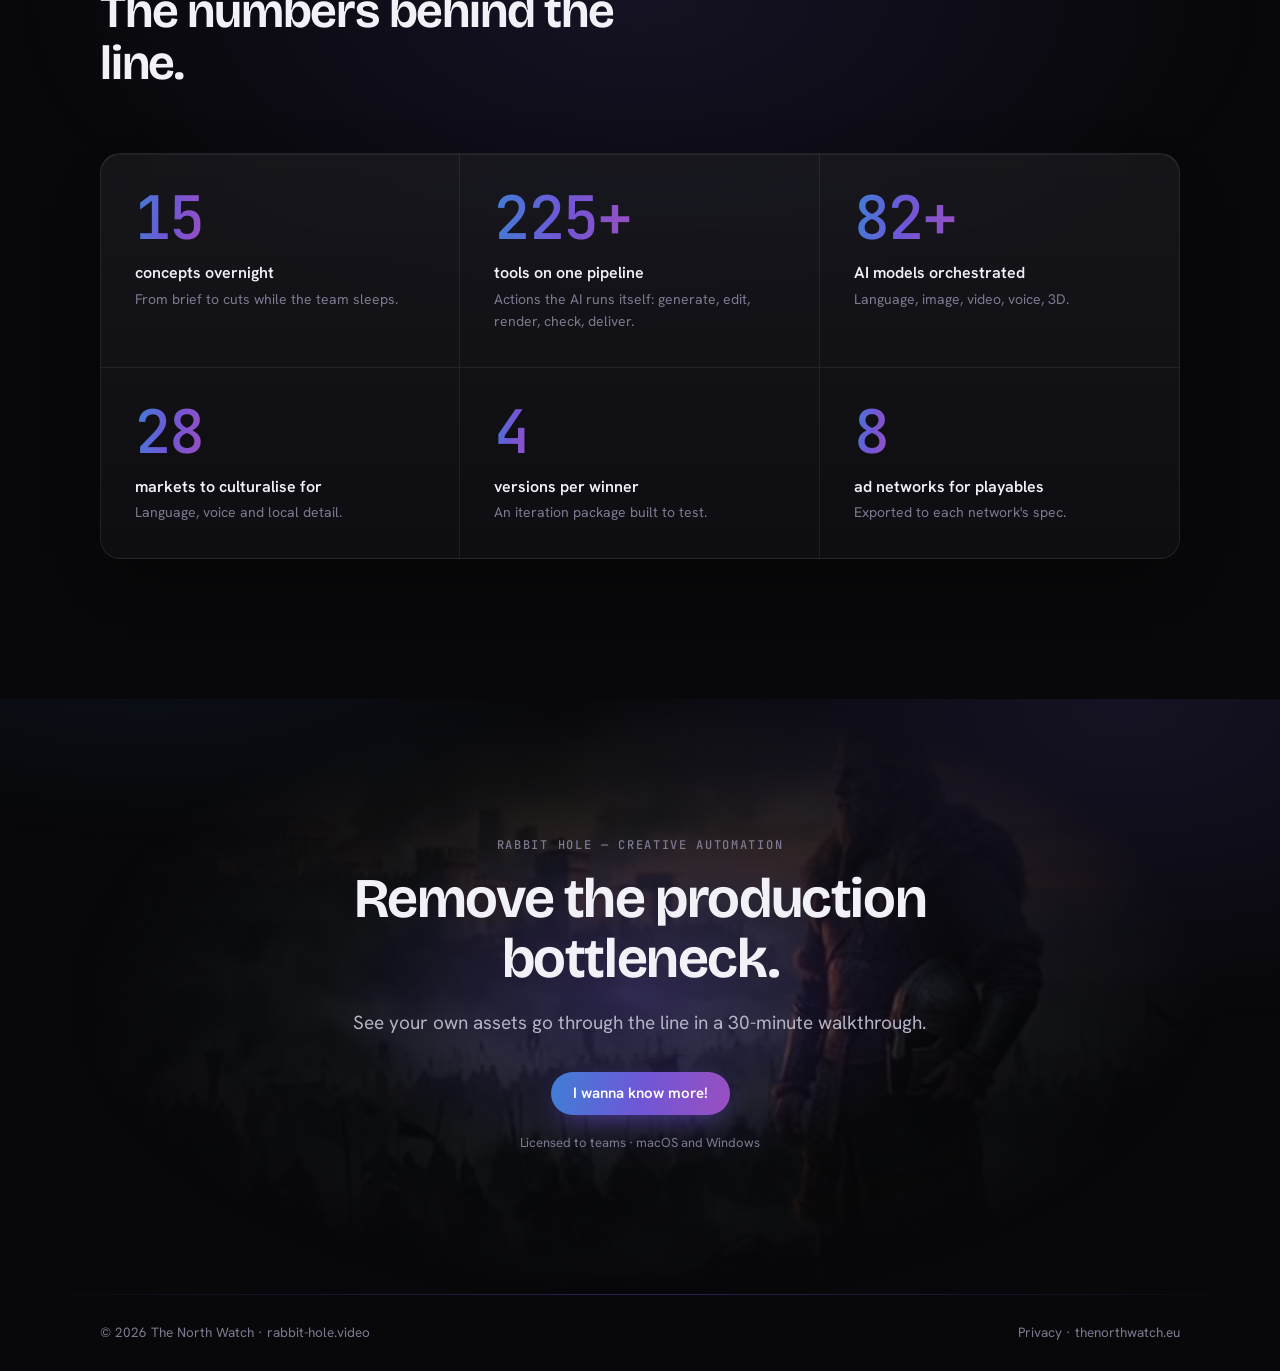
==== commit 09986349: "Homepage: 110+ AI models Co-Authored-By: Claude Opus 5.5 <noreply@anthropic.com>" ====
--- a/index.html
+++ b/index.html
@@ -4,7 +4,7 @@
 <meta charset="utf-8">
 <meta name="viewport" content="width=device-width, initial-scale=1">
 <title>Rabbit Hole Creative Automation</title>
-<meta name="description" content="Rabbit Hole is a creative-automation pipeline for performance marketing: your local assets and tools bridged with 100+ AI models, 300+ tools on one orchestrated line.">
+<meta name="description" content="Rabbit Hole is a creative-automation pipeline for performance marketing: your local assets and tools bridged with 110+ AI models, 300+ tools on one orchestrated line.">
 <link rel="icon" href="[data-uri]">
 <link rel="preconnect" href="https://fonts.googleapis.com">
 <link rel="preconnect" href="https://fonts.gstatic.com" crossorigin>
@@ -304,14 +304,14 @@
     <div class="wrap">
       <p class="eyebrow rise" style="--i:0">Creative automation for <b>performance marketing</b></p>
       <h1 class="rise" style="--i:1">Your assets. Every AI model. <span class="grad">One production line.</span></h1>
-      <p class="lede rise" style="--i:2"><strong>300+ custom tools and 100+ AI models, wired into a single pipeline.</strong> Rabbit Hole bridges the files and tools you already have with the models you need, from brief to finished ads, iterated, localised and cut for every network.</p>
+      <p class="lede rise" style="--i:2"><strong>300+ custom tools and 110+ AI models, wired into a single pipeline.</strong> Rabbit Hole bridges the files and tools you already have with the models you need, from brief to finished ads, iterated, localised and cut for every network.</p>
       <div class="ctas rise" style="--i:3">
         <a class="btn btn-primary" href="mailto:support@thenorthwatch.eu?subject=Rabbit%20Hole%20%E2%80%94%20I%20want%20to%20know%20more">I wanna know more!</a>
         <a class="btn btn-ghost" href="#bridge">See how it connects</a>
       </div>
       <div class="hero-meta rise" style="--i:4">
         <span><strong>300+</strong> tools</span>
-        <span><strong>100+</strong> AI models</span>
+        <span><strong>110+</strong> AI models</span>
         <span><strong>1</strong> pipeline</span>
         <span><strong>20</strong> concepts overnight</span>
       </div>
@@ -441,7 +441,7 @@
       <div class="sec-head">
         <p class="eyebrow reveal">The Rabbit Hole schematic</p>
         <h2 id="bridge-h" class="reveal" style="--i:1">The bridge between your assets and the models.</h2>
-        <p class="lede reveal" style="--i:2">Your footage, brand kits and builds stay on your machines. Rabbit Hole sends each job to the right model, brings the result back to your files, and runs 300+ custom tools across 100+ models on one line to finish it, following the production rules you teach it.</p>
+        <p class="lede reveal" style="--i:2">Your footage, brand kits and builds stay on your machines. Rabbit Hole sends each job to the right model, brings the result back to your files, and runs 300+ custom tools across 110+ models on one line to finish it, following the production rules you teach it.</p>
       </div>
       <figure class="schem reveal" style="--i:2">
         <svg id="schematic" role="img" aria-labelledby="schem-title schem-desc" viewBox="0 0 1200 620">
@@ -512,7 +512,7 @@
       <div class="nums">
         <div class="num reveal" style="--i:0"><span class="v" data-to="20">20</span><p class="l">concepts overnight</p><p class="s">From brief to cuts while the team sleeps.</p></div>
         <div class="num reveal" style="--i:1"><span class="v" data-to="300" data-suffix="+">300+</span><p class="l">tools on one pipeline</p><p class="s">Actions the AI runs itself: generate, edit, render, check, deliver.</p></div>
-        <div class="num reveal" style="--i:2"><span class="v" data-to="100" data-suffix="+">100+</span><p class="l">AI models orchestrated</p><p class="s">Language, image, video, voice, 3D.</p></div>
+        <div class="num reveal" style="--i:2"><span class="v" data-to="110" data-suffix="+">110+</span><p class="l">AI models orchestrated</p><p class="s">Language, image, video, voice, 3D.</p></div>
         <div class="num reveal" style="--i:3"><span class="v" data-to="37">37</span><p class="l">markets to culturalise for</p><p class="s">Language, voice and local detail.</p></div>
         <div class="num reveal" style="--i:4"><span class="v" data-to="6">6</span><p class="l">versions per winner</p><p class="s">An iteration package built to test.</p></div>
         <div class="num reveal" style="--i:5"><span class="v" data-to="11">11</span><p class="l">ad networks for playables</p><p class="s">Exported to each network's spec.</p></div>
@@ -614,7 +614,7 @@
       el('text', {x:cx+sw/2, y:cy+sh/2+4, 'text-anchor':'middle'}, sg, compact ? STAGES[i] : String(i+1).padStart(2,'0') + ' ' + STAGES[i]);
       stageEls.push(sg);
     }
-    el('text', {'class':'s-foot', x:x+w/2, y:y+h-38, 'text-anchor':'middle'}, g, '300+ tools · 100+ models');
+    el('text', {'class':'s-foot', x:x+w/2, y:y+h-38, 'text-anchor':'middle'}, g, '300+ tools · 110+ models');
     el('text', {'class':'s-foot', x:x+w/2, y:y+h-20, 'text-anchor':'middle'}, g, 'run to your production doctrine');
   }
   function drawWide(svg){
